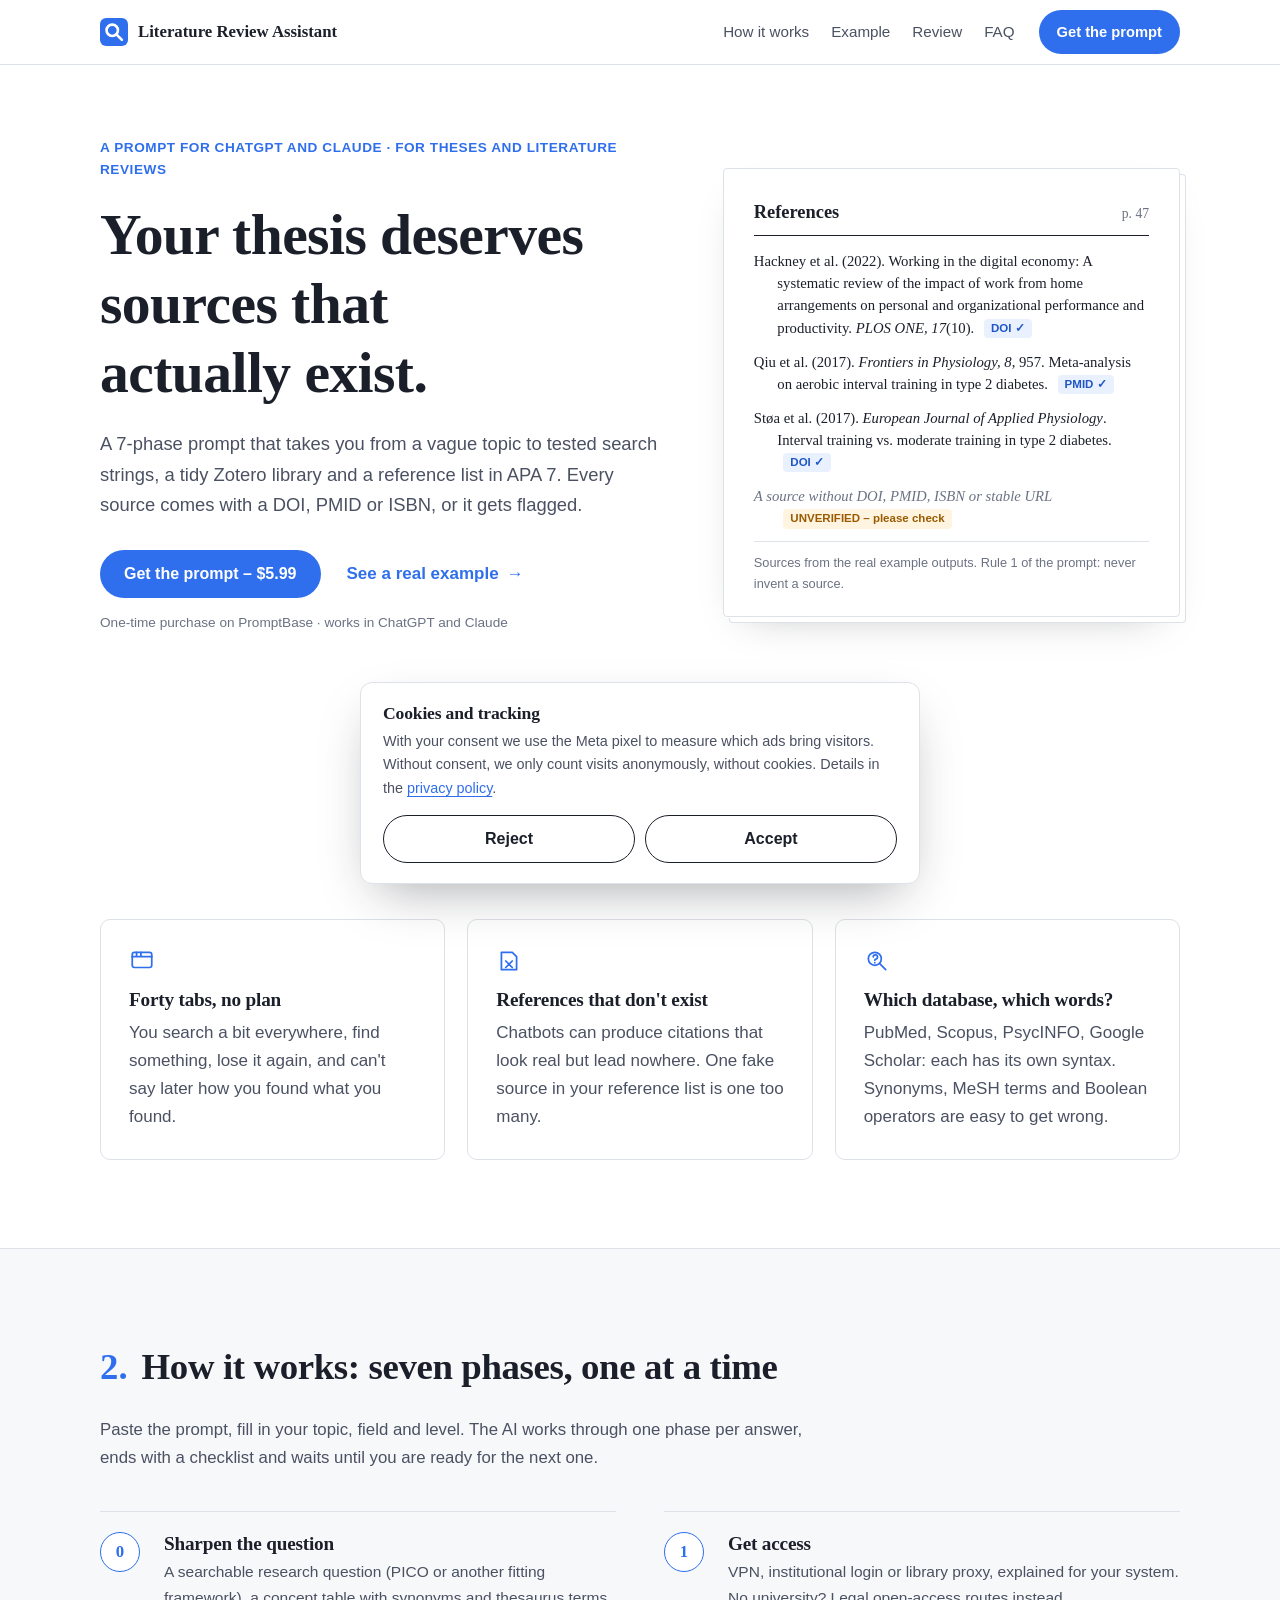
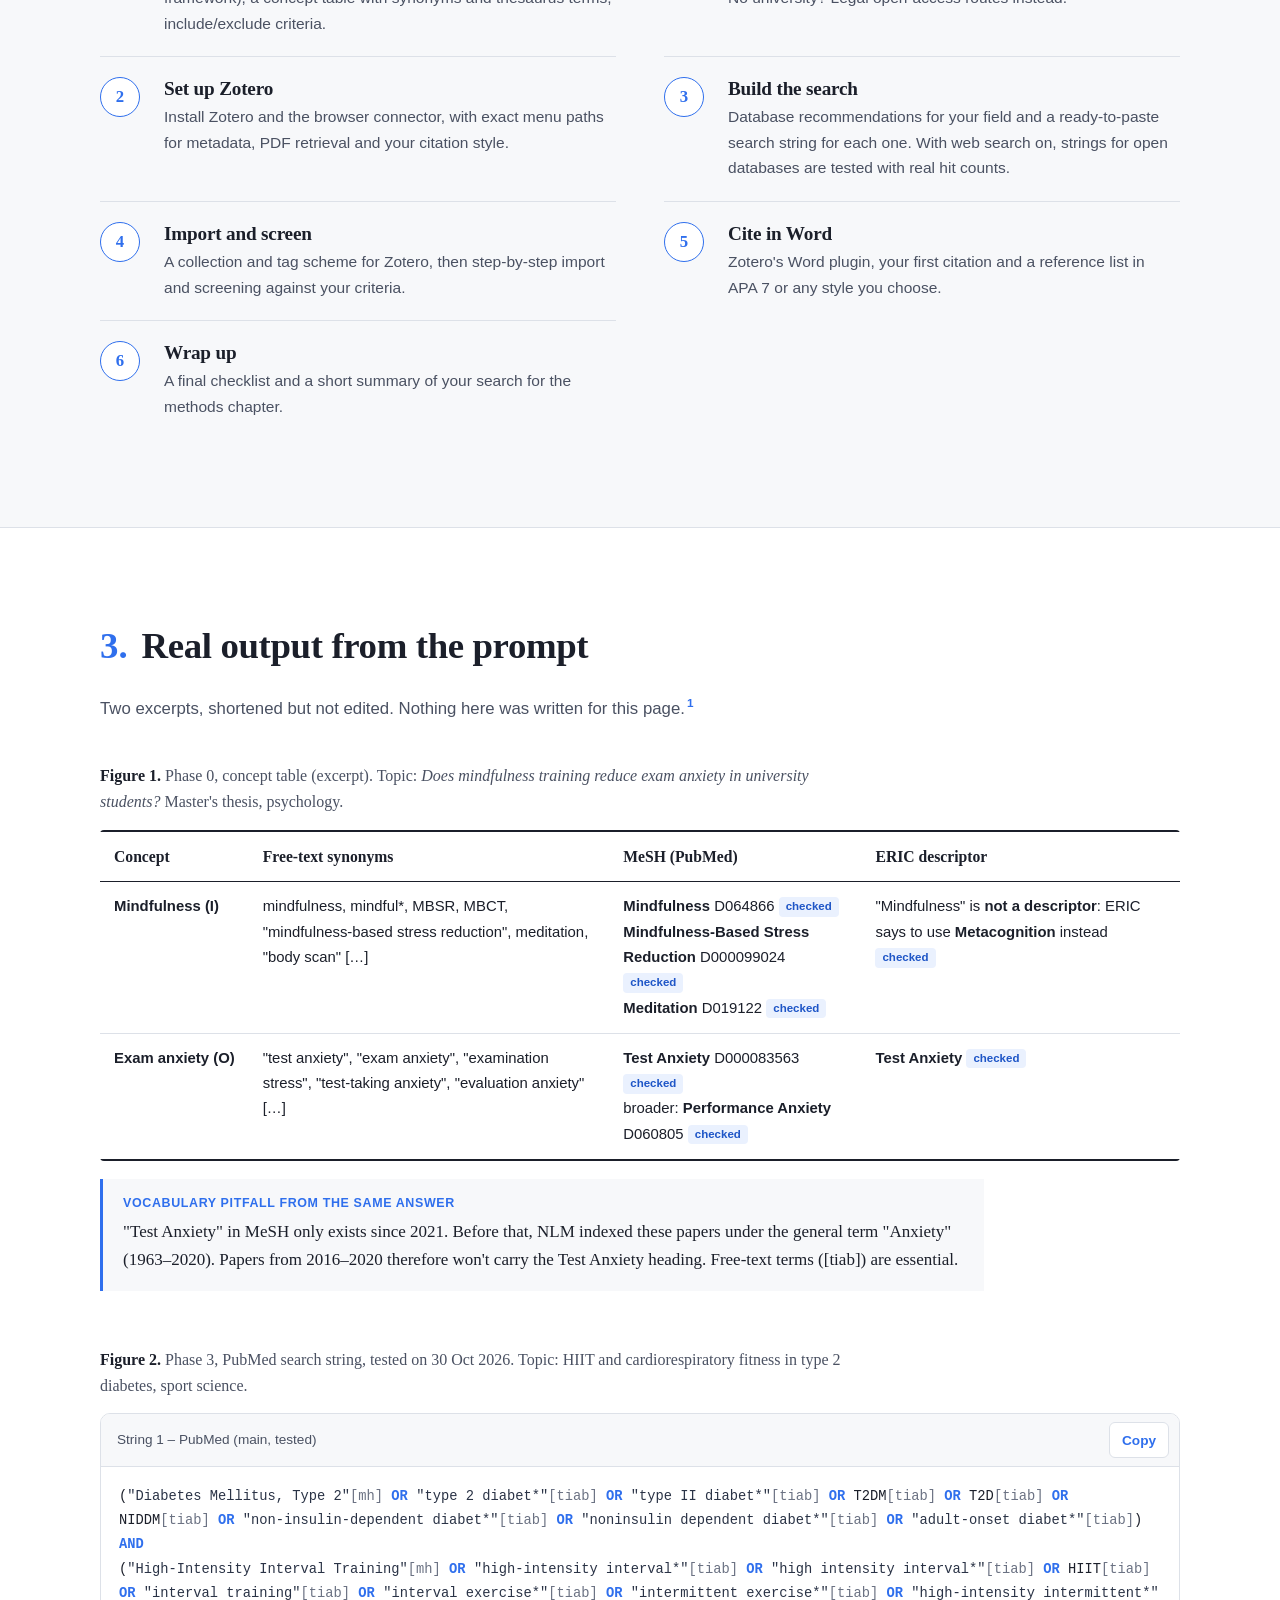
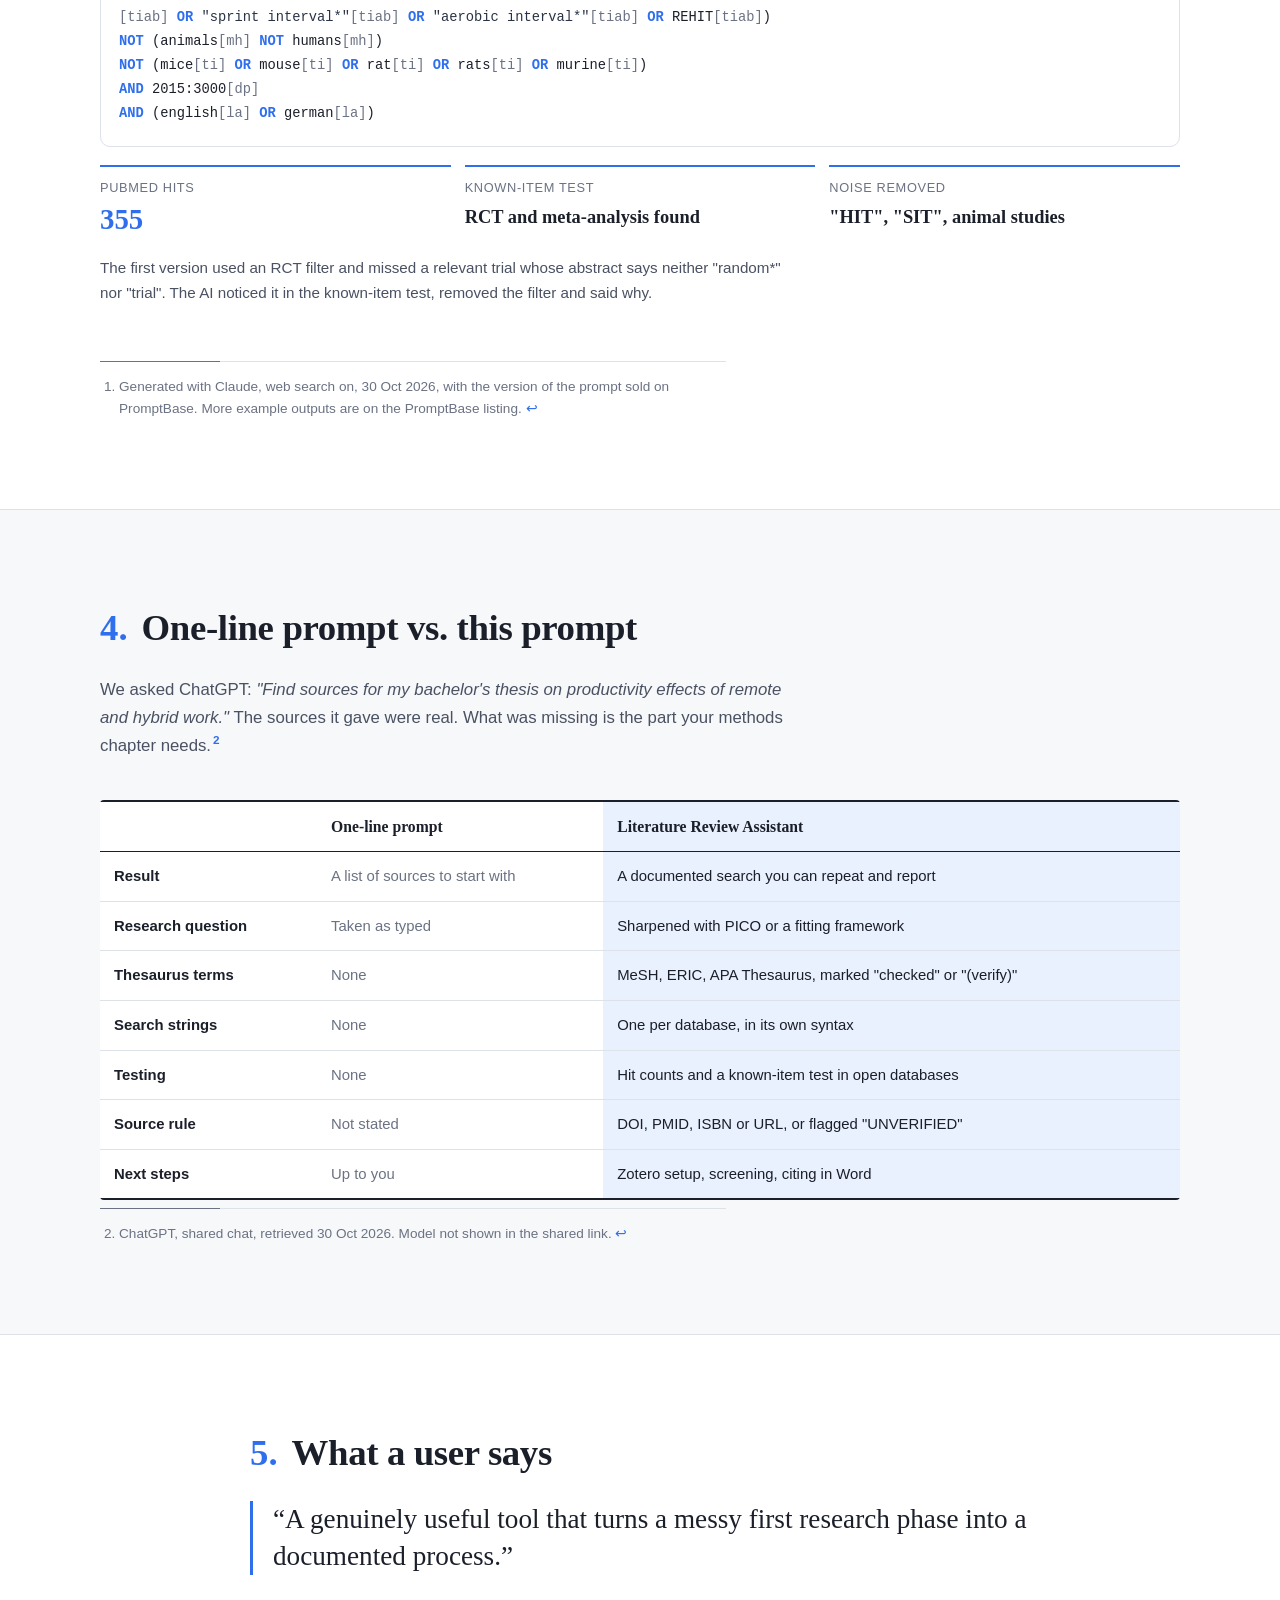
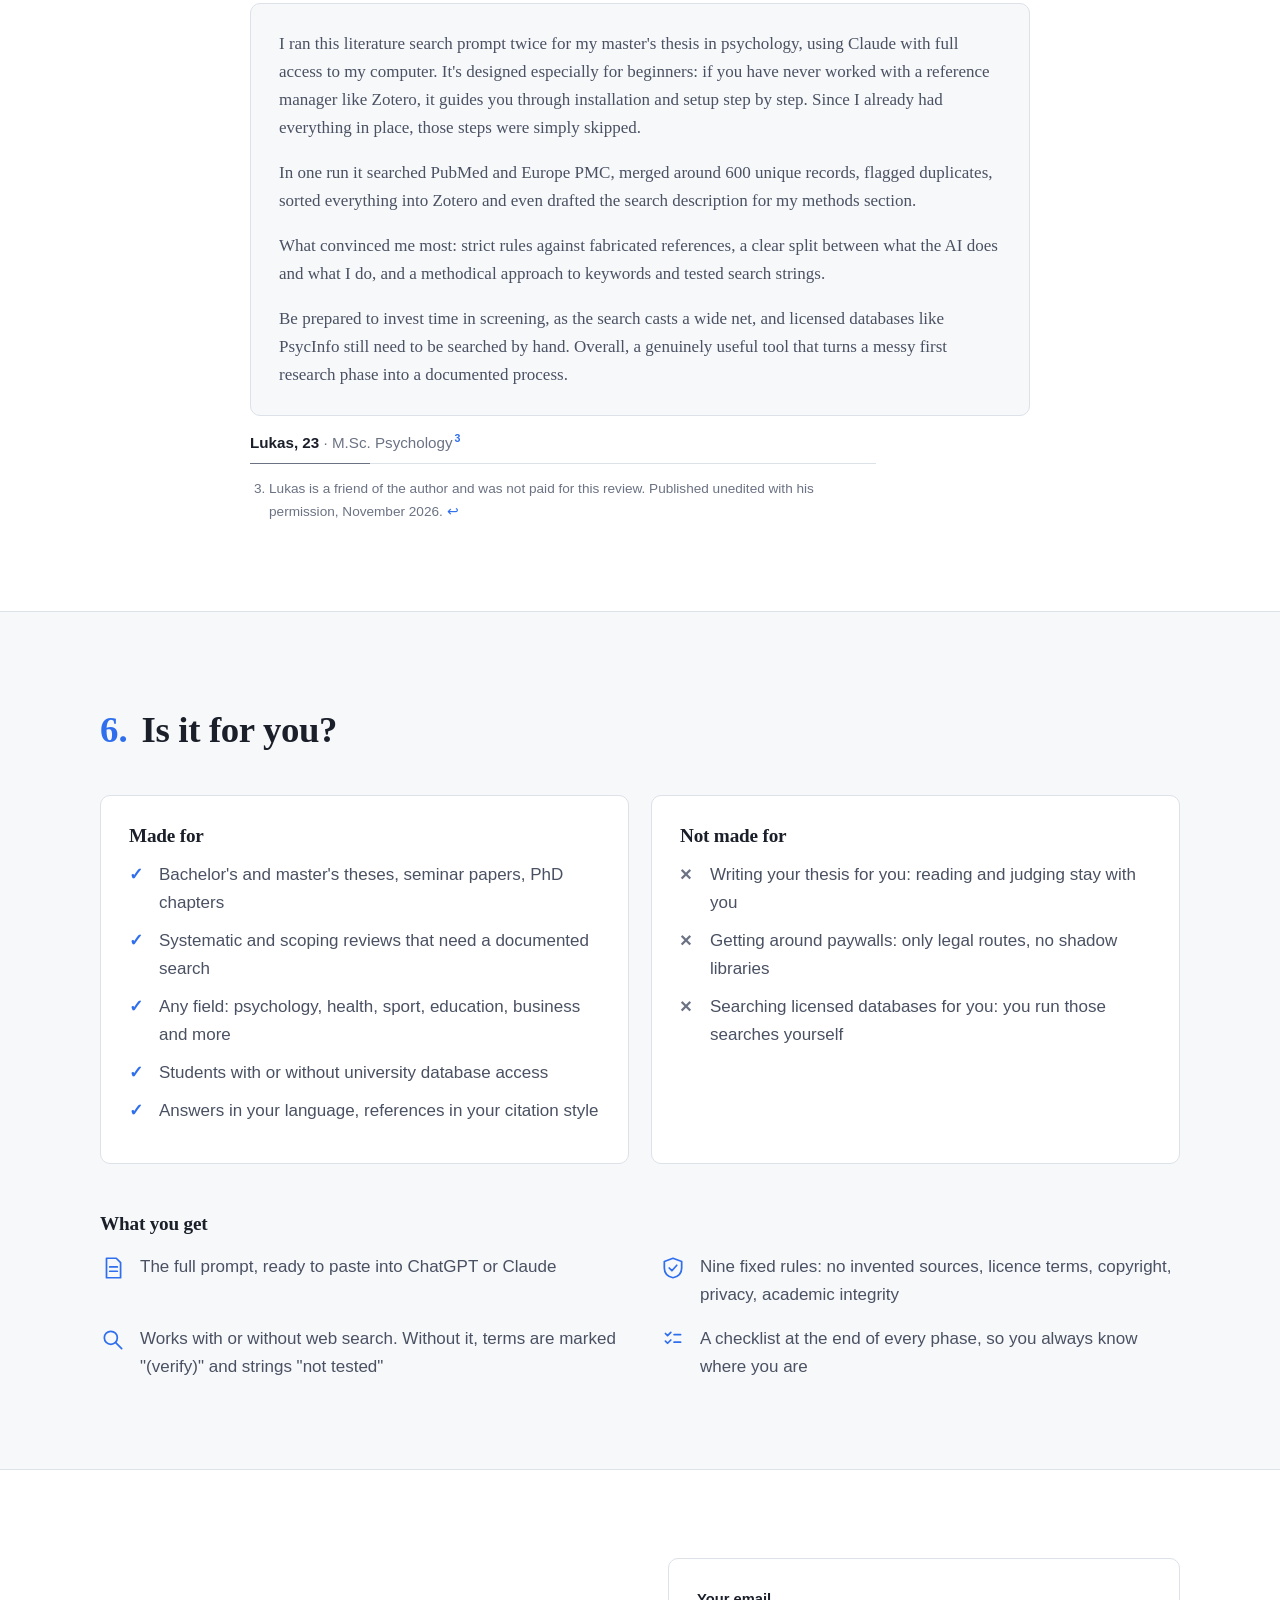
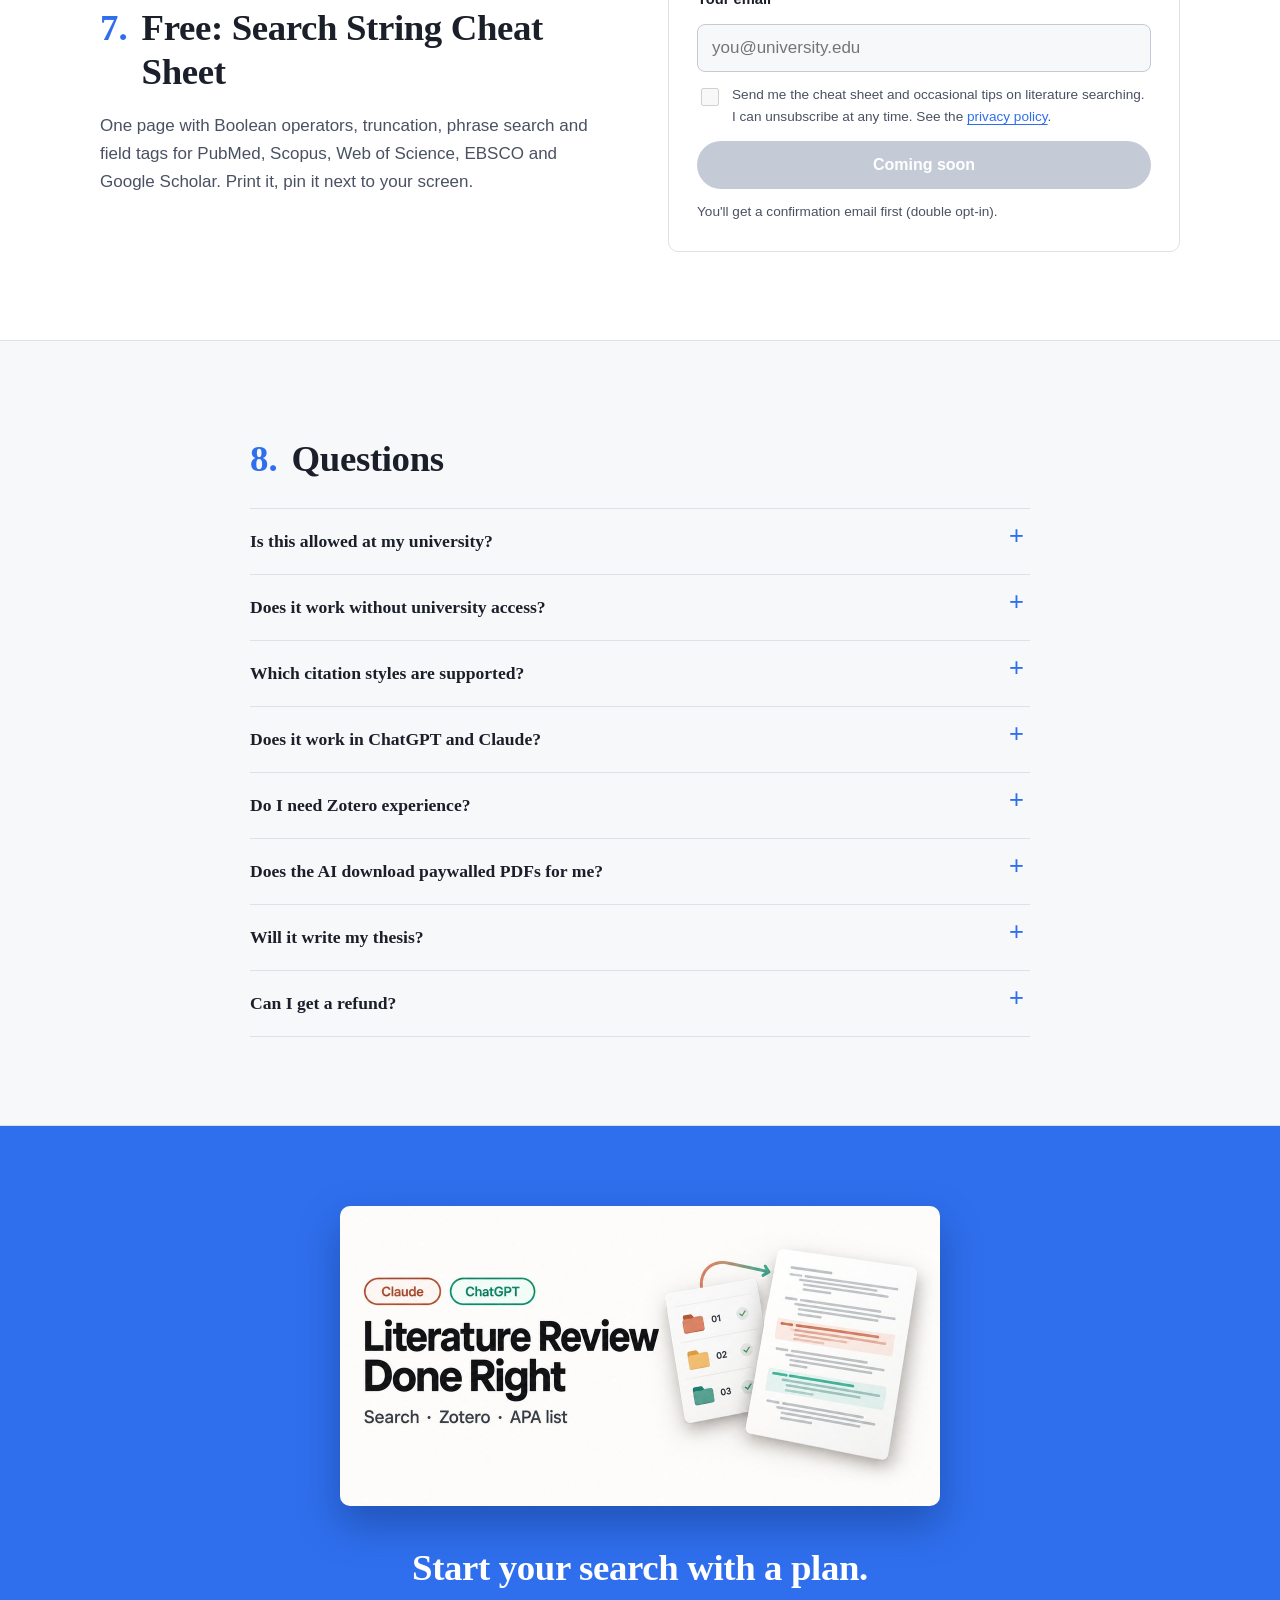
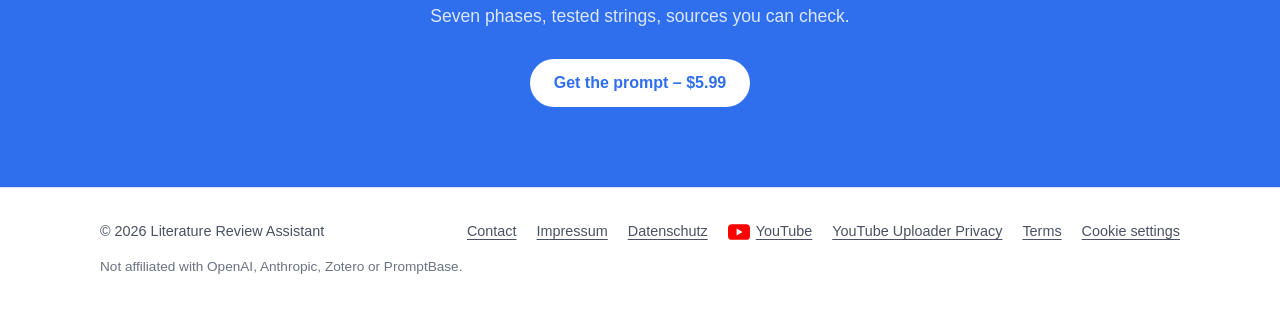
==== index.html @ dd9e2f10 "Nutzerstimme: Review von Lukas als Abschnitt 5, mit Offenlegung Co-Authored-By: Claude Opus 5.5 <nor" ====
<!doctype html>
<html lang="en">
<head>
  <meta charset="utf-8">
  <meta name="viewport" content="width=device-width, initial-scale=1">
  <title>Literature Review Assistant – Prompt for Theses</title>
  <meta name="description" content="A 7-phase prompt for ChatGPT and Claude: from thesis topic to tested search strings, a Zotero library and an APA 7 reference list. No invented sources.">
  <link rel="canonical" href="https://litreviewcoach.com/">
  <meta property="og:type" content="website">
  <meta property="og:title" content="Literature Review Assistant – sources that actually exist">
  <meta property="og:description" content="A 7-phase prompt for ChatGPT and Claude that guides your literature search step by step. $5.99 on PromptBase.">
  <meta property="og:image" content="https://litreviewcoach.com/og-image.png">
  <meta property="og:url" content="https://litreviewcoach.com/">
  <meta name="twitter:card" content="summary_large_image">
  <meta name="twitter:title" content="Literature Review Assistant – sources that actually exist">
  <meta name="twitter:description" content="From thesis topic to tested search strings and a finished reference list. $5.99 on PromptBase.">
  <meta name="twitter:image" content="https://litreviewcoach.com/og-image.png">
  <meta name="theme-color" content="#FFFFFF">
  <link rel="icon" href="data:image/svg+xml,%3Csvg xmlns='http://www.w3.org/2000/svg' viewBox='0 0 32 32'%3E%3Crect width='32' height='32' rx='7' fill='%232F6FED'/%3E%3Ccircle cx='14' cy='14' r='6.5' fill='none' stroke='white' stroke-width='3'/%3E%3Cpath d='M19 19l6 6' stroke='white' stroke-width='3' stroke-linecap='round'/%3E%3C/svg%3E">
  <link rel="stylesheet" href="styles.css">
  <script type="application/ld+json">
  {
    "@context": "https://schema.org",
    "@type": "FAQPage",
    "mainEntity": [
      {"@type": "Question", "name": "Is this allowed at my university?", "acceptedAnswer": {"@type": "Answer", "text": "That depends on your institution's rules on AI use. The prompt reminds you to check them and to disclose AI use where required. It never queries licensed databases for you and never downloads paywalled PDFs."}},
      {"@type": "Question", "name": "Does it work without university access?", "acceptedAnswer": {"@type": "Answer", "text": "Yes. Enter \"none\" as your university and the prompt switches to open databases and legal routes such as open access, public libraries and interlibrary loan."}},
      {"@type": "Question", "name": "Which citation styles are supported?", "acceptedAnswer": {"@type": "Answer", "text": "APA 7th Edition by default. You can set any other style, for example Harvard, Chicago, MLA or IEEE, and Zotero formats your reference list in it."}},
      {"@type": "Question", "name": "Does it work in ChatGPT and Claude?", "acceptedAnswer": {"@type": "Answer", "text": "Yes. It is one prompt, listed on PromptBase as a Claude prompt and tested in both Claude and ChatGPT. It follows the same 7 phases and rules in both; in ChatGPT the answers per phase come out a little shorter. Turn on web search so the AI can check thesaurus terms and test search strings."}},
      {"@type": "Question", "name": "Do I need Zotero experience?", "acceptedAnswer": {"@type": "Answer", "text": "No. Phase 2 walks you through installing and setting up Zotero with exact menu paths."}},
      {"@type": "Question", "name": "Does the AI download paywalled PDFs for me?", "acceptedAnswer": {"@type": "Answer", "text": "No. You search licensed databases yourself. The prompt never suggests shadow libraries and points you to legal ways in: open-access versions, interlibrary loan or emailing the author."}},
      {"@type": "Question", "name": "Will it write my thesis?", "acceptedAnswer": {"@type": "Answer", "text": "No. It plans and documents your literature search. Reading, judging and writing stay with you."}}
    ]
  }
  </script>
</head>
<body>
  <a class="skip" href="#main">Skip to content</a>

  <header class="site-header">
    <div class="wrap header-inner">
      <a class="brand" href="#top" aria-label="Literature Review Assistant, back to top">
        <svg class="brand-mark" viewBox="0 0 32 32" aria-hidden="true"><rect width="32" height="32" rx="7"/><circle cx="14" cy="14" r="6.5"/><path d="M19 19l6 6"/></svg>
        <span>Literature Review Assistant</span>
      </a>
      <nav class="nav" aria-label="Sections">
        <a href="#how">How it works</a>
        <a href="#example">Example</a>
        <a href="#review">Review</a>
        <a href="#faq">FAQ</a>
      </nav>
      <a class="btn btn-small" data-listing="claude" href="https://promptbase.com/prompt/literature-review-assistant-with-zotero-2" target="_blank" rel="noopener">Get the prompt</a>
    </div>
  </header>

  <main id="main">
    <!-- HERO -->
    <section class="hero" id="top">
      <div class="wrap hero-grid">
        <div class="hero-copy reveal">
          <p class="eyebrow">A prompt for ChatGPT and Claude · for theses and literature reviews</p>
          <h1>Your thesis deserves sources that actually&nbsp;exist.</h1>
          <p class="lead">A 7-phase prompt that takes you from a vague topic to tested search strings, a tidy Zotero library and a reference list in APA&nbsp;7. Every source comes with a DOI, PMID or ISBN, or it gets flagged.</p>
          <div class="cta-row">
            <a class="btn" data-listing="claude" href="https://promptbase.com/prompt/literature-review-assistant-with-zotero-2" target="_blank" rel="noopener">Get the prompt – $5.99</a>
            <a class="link-arrow" href="#example">See a real example</a>
          </div>
          <p class="fine">One-time purchase on PromptBase · works in ChatGPT and Claude</p>
        </div>

        <figure class="paper reveal" aria-label="Illustration: a reference list where each source is checked">
          <div class="paper-head">
            <span>References</span>
            <span class="paper-page">p. 47</span>
          </div>
          <ol class="refs">
            <li>
              <span class="ref-text">Hackney et al. (2022). Working in the digital economy: A systematic review of the impact of work from home arrangements on personal and organizational performance and productivity. <i>PLOS ONE, 17</i>(10).</span>
              <span class="chip ok">DOI ✓</span>
            </li>
            <li>
              <span class="ref-text">Qiu et al. (2017). <i>Frontiers in Physiology, 8</i>, 957. Meta-analysis on aerobic interval training in type 2 diabetes.</span>
              <span class="chip ok">PMID ✓</span>
            </li>
            <li>
              <span class="ref-text">Støa et al. (2017). <i>European Journal of Applied Physiology</i>. Interval training vs. moderate training in type 2 diabetes.</span>
              <span class="chip ok">DOI ✓</span>
            </li>
            <li class="ref-flag">
              <span class="ref-text">A source without DOI, PMID, ISBN or stable URL</span>
              <span class="chip warn">UNVERIFIED – please check</span>
            </li>
          </ol>
          <figcaption>Sources from the real example outputs. Rule&nbsp;1 of the prompt: never invent a source.</figcaption>
        </figure>
      </div>
    </section>

    <!-- 1 PROBLEM -->
    <section class="section" aria-labelledby="problem-h">
      <div class="wrap">
        <header class="sec-head reveal">
          <span class="sec-num">1.</span>
          <h2 id="problem-h">Sound familiar?</h2>
        </header>
        <div class="cards three">
          <article class="card reveal">
            <svg class="icon" viewBox="0 0 24 24" aria-hidden="true"><rect x="3" y="4" width="18" height="14" rx="2"/><path d="M3 8h18M7 4v4M11 4v4"/></svg>
            <h3>Forty tabs, no plan</h3>
            <p>You search a bit everywhere, find something, lose it again, and can't say later how you found what you found.</p>
          </article>
          <article class="card reveal">
            <svg class="icon" viewBox="0 0 24 24" aria-hidden="true"><path d="M5 4h10l4 4v12H5z"/><path d="M9 12l6 6M15 12l-6 6"/></svg>
            <h3>References that don't exist</h3>
            <p>Chatbots can produce citations that look real but lead nowhere. One fake source in your reference list is one too many.</p>
          </article>
          <article class="card reveal">
            <svg class="icon" viewBox="0 0 24 24" aria-hidden="true"><circle cx="10" cy="10" r="6"/><path d="M14.5 14.5L20 20"/><path d="M8.5 8.2a2 2 0 1 1 2.4 2c-.6.2-.9.6-.9 1.2"/><path d="M10 13.6v.1"/></svg>
            <h3>Which database, which words?</h3>
            <p>PubMed, Scopus, PsycINFO, Google Scholar: each has its own syntax. Synonyms, MeSH terms and Boolean operators are easy to get wrong.</p>
          </article>
        </div>
      </div>
    </section>

    <!-- 2 HOW IT WORKS -->
    <section class="section alt" id="how" aria-labelledby="how-h">
      <div class="wrap">
        <header class="sec-head reveal">
          <span class="sec-num">2.</span>
          <h2 id="how-h">How it works: seven phases, one at a time</h2>
        </header>
        <p class="sec-intro reveal">Paste the prompt, fill in your topic, field and level. The AI works through one phase per answer, ends with a checklist and waits until you are ready for the next one.</p>
        <ol class="timeline">
          <li class="reveal"><span class="t-num">0</span><div><h3>Sharpen the question</h3><p>A searchable research question (PICO or another fitting framework), a concept table with synonyms and thesaurus terms, include/exclude criteria.</p></div></li>
          <li class="reveal"><span class="t-num">1</span><div><h3>Get access</h3><p>VPN, institutional login or library proxy, explained for your system. No university? Legal open-access routes instead.</p></div></li>
          <li class="reveal"><span class="t-num">2</span><div><h3>Set up Zotero</h3><p>Install Zotero and the browser connector, with exact menu paths for metadata, PDF retrieval and your citation style.</p></div></li>
          <li class="reveal"><span class="t-num">3</span><div><h3>Build the search</h3><p>Database recommendations for your field and a ready-to-paste search string for each one. With web search on, strings for open databases are tested with real hit counts.</p></div></li>
          <li class="reveal"><span class="t-num">4</span><div><h3>Import and screen</h3><p>A collection and tag scheme for Zotero, then step-by-step import and screening against your criteria.</p></div></li>
          <li class="reveal"><span class="t-num">5</span><div><h3>Cite in Word</h3><p>Zotero's Word plugin, your first citation and a reference list in APA&nbsp;7 or any style you choose.</p></div></li>
          <li class="reveal"><span class="t-num">6</span><div><h3>Wrap up</h3><p>A final checklist and a short summary of your search for the methods chapter.</p></div></li>
        </ol>
      </div>
    </section>

    <!-- 3 EXAMPLE -->
    <section class="section" id="example" aria-labelledby="example-h">
      <div class="wrap">
        <header class="sec-head reveal">
          <span class="sec-num">3.</span>
          <h2 id="example-h">Real output from the prompt</h2>
        </header>
        <p class="sec-intro reveal">Two excerpts, shortened but not edited. Nothing here was written for this page.<sup class="fn"><a href="#n1" id="r1">1</a></sup></p>

        <figure class="figure reveal">
          <figcaption class="fig-cap"><b>Figure 1.</b> Phase&nbsp;0, concept table (excerpt). Topic: <i>Does mindfulness training reduce exam anxiety in university students?</i> Master's thesis, psychology.</figcaption>
          <div class="table-scroll" tabindex="0" role="region" aria-label="Concept table, scrollable">
            <table class="booktabs concept">
              <thead>
                <tr><th scope="col">Concept</th><th scope="col">Free-text synonyms</th><th scope="col">MeSH (PubMed)</th><th scope="col">ERIC descriptor</th></tr>
              </thead>
              <tbody>
                <tr>
                  <th scope="row">Mindfulness (I)</th>
                  <td>mindfulness, mindful*, MBSR, MBCT, "mindfulness-based stress reduction", meditation, "body scan" […]</td>
                  <td><b>Mindfulness</b> D064866 <span class="chip ok">checked</span><br><b>Mindfulness-Based Stress Reduction</b> D000099024 <span class="chip ok">checked</span><br><b>Meditation</b> D019122 <span class="chip ok">checked</span></td>
                  <td>"Mindfulness" is <b>not a descriptor</b>: ERIC says to use <b>Metacognition</b> instead <span class="chip ok">checked</span></td>
                </tr>
                <tr>
                  <th scope="row">Exam anxiety (O)</th>
                  <td>"test anxiety", "exam anxiety", "examination stress", "test-taking anxiety", "evaluation anxiety" […]</td>
                  <td><b>Test Anxiety</b> D000083563 <span class="chip ok">checked</span><br>broader: <b>Performance Anxiety</b> D060805 <span class="chip ok">checked</span></td>
                  <td><b>Test Anxiety</b> <span class="chip ok">checked</span></td>
                </tr>
              </tbody>
            </table>
          </div>
          <blockquote class="pitfall">
            <p class="pitfall-label">Vocabulary pitfall from the same answer</p>
            <p>"Test Anxiety" in MeSH only exists since 2021. Before that, NLM indexed these papers under the general term "Anxiety" (1963–2020). Papers from 2016–2020 therefore won't carry the Test Anxiety heading. Free-text terms ([tiab]) are essential.</p>
          </blockquote>
        </figure>

        <figure class="figure reveal">
          <figcaption class="fig-cap"><b>Figure 2.</b> Phase&nbsp;3, PubMed search string, tested on 30&nbsp;Oct 2026. Topic: HIIT and cardiorespiratory fitness in type&nbsp;2 diabetes, sport science.</figcaption>
          <div class="code-wrap">
            <div class="code-bar"><span>String 1 – PubMed (main, tested)</span><button class="copy" type="button" data-copy="#pubmed">Copy</button></div>
            <pre class="code" id="pubmed" data-hl>("Diabetes Mellitus, Type 2"[mh] OR "type 2 diabet*"[tiab] OR "type II diabet*"[tiab] OR T2DM[tiab] OR T2D[tiab] OR NIDDM[tiab] OR "non-insulin-dependent diabet*"[tiab] OR "noninsulin dependent diabet*"[tiab] OR "adult-onset diabet*"[tiab])
AND
("High-Intensity Interval Training"[mh] OR "high-intensity interval*"[tiab] OR "high intensity interval*"[tiab] OR HIIT[tiab] OR "interval training"[tiab] OR "interval exercise*"[tiab] OR "intermittent exercise*"[tiab] OR "high-intensity intermittent*"[tiab] OR "sprint interval*"[tiab] OR "aerobic interval*"[tiab] OR REHIT[tiab])
NOT (animals[mh] NOT humans[mh])
NOT (mice[ti] OR mouse[ti] OR rat[ti] OR rats[ti] OR murine[ti])
AND 2015:3000[dp]
AND (english[la] OR german[la])</pre>
          </div>
          <dl class="stats">
            <div><dt>PubMed hits</dt><dd>355</dd></div>
            <div><dt>Known-item test</dt><dd>RCT and meta-analysis found</dd></div>
            <div><dt>Noise removed</dt><dd>"HIT", "SIT", animal studies</dd></div>
          </dl>
          <p class="fig-note">The first version used an RCT filter and missed a relevant trial whose abstract says neither "random*" nor "trial". The AI noticed it in the known-item test, removed the filter and said why.</p>
        </figure>

        <ol class="notes">
          <li id="n1">Generated with Claude, web search on, 30&nbsp;Oct 2026, with the version of the prompt sold on PromptBase. More example outputs are on the PromptBase listing. <a href="#r1" aria-label="Back to text">↩</a></li>
        </ol>
      </div>
    </section>

    <!-- 4 COMPARISON -->
    <section class="section alt" aria-labelledby="cmp-h">
      <div class="wrap">
        <header class="sec-head reveal">
          <span class="sec-num">4.</span>
          <h2 id="cmp-h">One-line prompt vs. this prompt</h2>
        </header>
        <p class="sec-intro reveal">We asked ChatGPT: <i>"Find sources for my bachelor's thesis on productivity effects of remote and hybrid work."</i> The sources it gave were real. What was missing is the part your methods chapter needs.<sup class="fn"><a href="#n2" id="r2">2</a></sup></p>
        <div class="table-scroll reveal" tabindex="0" role="region" aria-label="Comparison table, scrollable">
          <table class="booktabs compare">
            <thead>
              <tr><th scope="col"></th><th scope="col">One-line prompt</th><th scope="col">Literature Review Assistant</th></tr>
            </thead>
            <tbody>
              <tr><th scope="row">Result</th><td>A list of sources to start with</td><td>A documented search you can repeat and report</td></tr>
              <tr><th scope="row">Research question</th><td>Taken as typed</td><td>Sharpened with PICO or a fitting framework</td></tr>
              <tr><th scope="row">Thesaurus terms</th><td>None</td><td>MeSH, ERIC, APA Thesaurus, marked "checked" or "(verify)"</td></tr>
              <tr><th scope="row">Search strings</th><td>None</td><td>One per database, in its own syntax</td></tr>
              <tr><th scope="row">Testing</th><td>None</td><td>Hit counts and a known-item test in open databases</td></tr>
              <tr><th scope="row">Source rule</th><td>Not stated</td><td>DOI, PMID, ISBN or URL, or flagged "UNVERIFIED"</td></tr>
              <tr><th scope="row">Next steps</th><td>Up to you</td><td>Zotero setup, screening, citing in Word</td></tr>
            </tbody>
          </table>
        </div>
        <ol class="notes" start="2">
          <li id="n2">ChatGPT, shared chat, retrieved 30&nbsp;Oct 2026. Model not shown in the shared link. <a href="#r2" aria-label="Back to text">↩</a></li>
        </ol>
      </div>
    </section>

    <!-- 5 REVIEW -->
    <section class="section" id="review" aria-labelledby="review-h">
      <div class="wrap narrow">
        <header class="sec-head reveal">
          <span class="sec-num">5.</span>
          <h2 id="review-h">What a user says</h2>
        </header>
        <figure class="review reveal">
          <p class="review-pull">“A genuinely useful tool that turns a messy first research phase into a documented process.”</p>
          <blockquote class="review-text">
            <p>I ran this literature search prompt twice for my master's thesis in psychology, using Claude with full access to my computer. It's designed especially for beginners: if you have never worked with a reference manager like Zotero, it guides you through installation and setup step by step. Since I already had everything in place, those steps were simply skipped.</p>
            <p>In one run it searched PubMed and Europe PMC, merged around 600 unique records, flagged duplicates, sorted everything into Zotero and even drafted the search description for my methods section.</p>
            <p>What convinced me most: strict rules against fabricated references, a clear split between what the AI does and what I do, and a methodical approach to keywords and tested search strings.</p>
            <p>Be prepared to invest time in screening, as the search casts a wide net, and licensed databases like PsycInfo still need to be searched by hand. Overall, a genuinely useful tool that turns a messy first research phase into a documented process.</p>
          </blockquote>
          <figcaption class="review-by"><b>Lukas, 23</b> · M.Sc. Psychology<sup class="fn"><a href="#n3" id="r3">3</a></sup></figcaption>
        </figure>
        <ol class="notes" start="3">
          <li id="n3">Lukas is a friend of the author and was not paid for this review. Published unedited with his permission, November 2026. <a href="#r3" aria-label="Back to text">↩</a></li>
        </ol>
      </div>
    </section>

    <!-- 6 FOR WHOM -->
    <section class="section alt" aria-labelledby="fit-h">
      <div class="wrap">
        <header class="sec-head reveal">
          <span class="sec-num">6.</span>
          <h2 id="fit-h">Is it for you?</h2>
        </header>
        <div class="cards two">
          <div class="card reveal">
            <h3 class="fit-yes">Made for</h3>
            <ul class="ticks">
              <li>Bachelor's and master's theses, seminar papers, PhD chapters</li>
              <li>Systematic and scoping reviews that need a documented search</li>
              <li>Any field: psychology, health, sport, education, business and more</li>
              <li>Students with or without university database access</li>
              <li>Answers in your language, references in your citation style</li>
            </ul>
          </div>
          <div class="card reveal">
            <h3 class="fit-no">Not made for</h3>
            <ul class="crosses">
              <li>Writing your thesis for you: reading and judging stay with you</li>
              <li>Getting around paywalls: only legal routes, no shadow libraries</li>
              <li>Searching licensed databases for you: you run those searches yourself</li>
            </ul>
          </div>
        </div>
        <div class="inside reveal">
          <h3>What you get</h3>
          <ul class="inside-list">
            <li><svg class="icon" viewBox="0 0 24 24" aria-hidden="true"><path d="M6 3h9l4 4v14H6z"/><path d="M9 11h7M9 15h7"/></svg><span>The full prompt, ready to paste into ChatGPT or Claude</span></li>
            <li><svg class="icon" viewBox="0 0 24 24" aria-hidden="true"><path d="M12 3l8 3v6c0 5-3.5 8-8 9-4.5-1-8-4-8-9V6z"/><path d="M8.5 12l2.5 2.5 4.5-5"/></svg><span>Nine fixed rules: no invented sources, licence terms, copyright, privacy, academic integrity</span></li>
            <li><svg class="icon" viewBox="0 0 24 24" aria-hidden="true"><circle cx="10" cy="10" r="6"/><path d="M14.5 14.5L20 20"/></svg><span>Works with or without web search. Without it, terms are marked "(verify)" and strings "not tested"</span></li>
            <li><svg class="icon" viewBox="0 0 24 24" aria-hidden="true"><path d="M5 6l2 2 3-3M5 13l2 2 3-3"/><path d="M13 7h6M13 14h6"/></svg><span>A checklist at the end of every phase, so you always know where you are</span></li>
          </ul>
        </div>
      </div>
    </section>

    <!-- 7 LEAD MAGNET -->
    <section class="section" id="cheatsheet" aria-labelledby="lead-h">
      <div class="wrap lead-grid">
        <div class="reveal">
          <header class="sec-head">
            <span class="sec-num">7.</span>
            <h2 id="lead-h">Free: Search String Cheat Sheet</h2>
          </header>
          <p>One page with Boolean operators, truncation, phrase search and field tags for PubMed, Scopus, Web of Science, EBSCO and Google Scholar. Print it, pin it next to your screen.</p>
        </div>
        <!-- TODO: action auf den Formular-Endpunkt des Newsletter-Anbieters setzen (z. B. Brevo oder MailerLite, Double-Opt-in aktivieren), dann "disabled" entfernen und data-ready="true" setzen. -->
        <form class="lead-form reveal" action="[FORM_ENDPOINT]" method="post" data-ready="false">
          <label for="email">Your email</label>
          <input id="email" name="email" type="email" autocomplete="email" placeholder="you@university.edu" required disabled>
          <label class="consent">
            <input type="checkbox" name="consent" required disabled>
            <span>Send me the cheat sheet and occasional tips on literature searching. I can unsubscribe at any time. See the <a href="datenschutz.html">privacy policy</a>.</span>
          </label>
          <button class="btn" type="submit" disabled>Coming soon</button>
          <p class="fine">You'll get a confirmation email first (double opt-in).</p>
        </form>
      </div>
    </section>

    <!-- 8 FAQ -->
    <section class="section alt" id="faq" aria-labelledby="faq-h">
      <div class="wrap narrow">
        <header class="sec-head reveal">
          <span class="sec-num">8.</span>
          <h2 id="faq-h">Questions</h2>
        </header>
        <div class="faq reveal">
          <details><summary>Is this allowed at my university?</summary><p>That depends on your institution's rules on AI use. The prompt reminds you to check them and to disclose AI use where required. It never queries licensed databases for you and never downloads paywalled PDFs.</p></details>
          <details><summary>Does it work without university access?</summary><p>Yes. Enter "none" as your university and the prompt switches to open databases and legal routes such as open access, public libraries and interlibrary loan.</p></details>
          <details><summary>Which citation styles are supported?</summary><p>APA 7th Edition by default. You can set any other style, for example Harvard, Chicago, MLA or IEEE, and Zotero formats your reference list in it.</p></details>
          <details><summary>Does it work in ChatGPT and Claude?</summary><p>Yes. It is one prompt, listed on PromptBase as a Claude prompt and tested in both Claude and ChatGPT. It follows the same 7 phases and rules in both; in ChatGPT the answers per phase come out a little shorter. Turn on web search so the AI can check thesaurus terms and test search strings.</p></details>
          <details><summary>Do I need Zotero experience?</summary><p>No. Phase&nbsp;2 walks you through installing and setting up Zotero with exact menu paths.</p></details>
          <details><summary>Does the AI download paywalled PDFs for me?</summary><p>No. You search licensed databases yourself. The prompt never suggests shadow libraries and points you to legal ways in: open-access versions, interlibrary loan or emailing the author.</p></details>
          <details><summary>Will it write my thesis?</summary><p>No. It plans and documents your literature search. Reading, judging and writing stay with you.</p></details>
          <details><summary>Can I get a refund?</summary><p>Purchases run through PromptBase, so PromptBase's terms apply.</p></details>
        </div>
      </div>
    </section>

    <!-- FINAL CTA -->
    <section class="final">
      <div class="wrap narrow final-inner reveal">
        <img class="final-cover" src="cover.jpg" width="600" height="300" loading="lazy" alt="Cover: Literature Review Done Right – for Claude and ChatGPT. Search, Zotero, APA list.">
        <h2>Start your search with a plan.</h2>
        <p>Seven phases, tested strings, sources you can check.</p>
        <a class="btn btn-light" data-listing="claude" href="https://promptbase.com/prompt/literature-review-assistant-with-zotero-2" target="_blank" rel="noopener">Get the prompt – $5.99</a>
      </div>
    </section>
  </main>

  <footer class="site-footer">
    <div class="wrap footer-inner">
      <p>© <span data-year>2026</span> Literature Review Assistant</p>
      <nav aria-label="Legal">
        <a href="kontakt.html">Contact</a>
        <a href="impressum.html">Impressum</a>
        <a href="datenschutz.html">Datenschutz</a>
        <a class="yt-link" href="https://www.youtube.com/@litreview_coach" rel="noopener"><svg class="yt-icon" viewBox="0 0 28 20" width="22" height="16" aria-hidden="true"><rect width="28" height="20" rx="5" fill="#FF0000"/><path d="M11 5.5v9l7.5-4.5z" fill="#fff"/></svg>YouTube</a>
        <a href="youtube-privacy.html">YouTube Uploader Privacy</a>
        <a href="youtube-terms.html">Terms</a>
        <button class="linklike" type="button" data-cookie-settings hidden>Cookie settings</button>
      </nav>
      <p class="fine">Not affiliated with OpenAI, Anthropic, Zotero or PromptBase.</p>
    </div>
  </footer>


  <!-- Cookie-Banner: erscheint nur, wenn in script.js eine Pixel-ID eingetragen ist -->
  <div class="cookie" id="cookie" role="dialog" aria-live="polite" aria-labelledby="cookie-h" hidden>
    <h2 id="cookie-h">Cookies and tracking</h2>
    <p>With your consent we use the Meta pixel to measure which ads bring visitors. Without consent, we only count visits anonymously, without cookies. Details in the <a href="datenschutz.html">privacy policy</a>.</p>
    <div class="cookie-actions">
      <button class="btn btn-ghost" type="button" data-consent="no">Reject</button>
      <button class="btn btn-ghost" type="button" data-consent="yes">Accept</button>
    </div>
  </div>

  <script src="script.js"></script>
</body>
</html>
---- styles.css ----
/* Literature Review Assistant – Landingpage
   Schriften bewusst ohne Google Fonts (DSGVO): System-Serifen und -Sans. */

:root {
  --bg: #FFFFFF;
  --bg-alt: #F7F8FA;
  --ink: #1B1F2A;
  --ink-soft: #4A5162;
  --ink-mute: #6B7283;
  --rule: #DDE1E8;
  --rule-strong: #1B1F2A;
  --accent: #2F6FED;
  --accent-dark: #1F56C7;
  --accent-tint: #EAF1FE;
  --warn: #9A5B00;
  --warn-tint: #FFF4E0;

  --serif: "Iowan Old Style", "Charter", "Bitstream Charter", "Sitka Text", Cambria, Georgia, serif;
  --sans: -apple-system, BlinkMacSystemFont, "Segoe UI", Roboto, "Helvetica Neue", Arial, sans-serif;
  --mono: ui-monospace, "SF Mono", Menlo, Consolas, "Liberation Mono", monospace;

  --radius: 10px;
  --wrap: 1120px;
  --gutter: 20px;
}

*, *::before, *::after { box-sizing: border-box; }
html { scroll-behavior: smooth; -webkit-text-size-adjust: 100%; }
body {
  margin: 0;
  background: var(--bg);
  color: var(--ink);
  font: 17px/1.65 var(--sans);
  overflow-x: hidden;
}
img, svg { display: block; max-width: 100%; }
a { color: var(--accent); text-underline-offset: 3px; }
a:hover { color: var(--accent-dark); }
:focus-visible { outline: 3px solid var(--accent); outline-offset: 3px; border-radius: 4px; }

h1, h2, h3 { font-family: var(--serif); font-weight: 600; line-height: 1.2; margin: 0; letter-spacing: -0.01em; }
h1 { font-size: clamp(2.2rem, 5.2vw, 3.6rem); }
h2 { font-size: clamp(1.6rem, 3.4vw, 2.3rem); }
h3 { font-size: 1.2rem; }
p { margin: 0 0 1em; }
i { font-style: italic; }

.skip { position: absolute; left: -999px; top: 8px; background: var(--ink); color: #fff; padding: 8px 14px; border-radius: 6px; z-index: 100; }
.skip:focus { left: 8px; }

.wrap { max-width: var(--wrap); margin: 0 auto; padding: 0 var(--gutter); }
.narrow { max-width: 820px; }

/* Header */
.site-header { position: sticky; top: 0; z-index: 20; background: rgba(255,255,255,.92); backdrop-filter: saturate(1.4) blur(8px); border-bottom: 1px solid var(--rule); }
.header-inner { display: flex; align-items: center; gap: 24px; height: 64px; }
.brand { display: flex; align-items: center; gap: 10px; color: var(--ink); text-decoration: none; font-family: var(--serif); font-weight: 600; font-size: 1.05rem; }
.brand-mark { width: 28px; height: 28px; flex: none; }
.brand-mark rect { fill: var(--accent); }
.brand-mark circle, .brand-mark path { fill: none; stroke: #fff; stroke-width: 3; stroke-linecap: round; }
.nav { display: flex; gap: 22px; margin-left: auto; }
.nav a { color: var(--ink-soft); text-decoration: none; font-size: .95rem; }
.nav a:hover { color: var(--accent); }

/* Buttons */
.btn {
  display: inline-flex; align-items: center; justify-content: center; min-height: 48px; padding: 0 24px;
  background: var(--accent); color: #fff; border: 0; border-radius: 999px;
  font: 600 1rem/1 var(--sans); cursor: pointer; text-decoration: none;
  transition: background .15s, transform .15s;
}
.btn:hover { background: var(--accent-dark); color: #fff; }
.btn:active { transform: translateY(1px); }
.btn[disabled] { background: #C4CBD7; cursor: not-allowed; }
.btn-small { min-height: 44px; padding: 0 18px; font-size: .92rem; }
.btn-light { background: #fff; color: var(--accent); }
.btn-light:hover { background: var(--accent-tint); color: var(--accent-dark); }
.btn-ghost { background: #fff; color: var(--ink); border: 1.5px solid var(--ink); }
.btn-ghost:hover { background: var(--ink); color: #fff; }
.link-arrow { font-weight: 600; text-decoration: none; display: inline-flex; align-items: center; min-height: 44px; }
.link-arrow::after { content: "→"; margin-left: 8px; transition: transform .15s; }
.link-arrow:hover::after { transform: translateX(3px); }
.linklike { background: none; border: 0; padding: 0; font: inherit; color: var(--ink-soft); cursor: pointer; text-decoration: underline; text-underline-offset: 3px; }

.fine { font-size: .85rem; color: var(--ink-mute); }
.eyebrow { font-size: .85rem; letter-spacing: .04em; text-transform: uppercase; color: var(--accent); font-weight: 600; margin-bottom: 18px; }

/* Hero */
.hero { padding: 72px 0 88px; }
.hero-grid { display: grid; grid-template-columns: 1.1fr .9fr; gap: 64px; align-items: center; }
.lead { font-size: 1.15rem; color: var(--ink-soft); max-width: 36em; margin: 22px 0 30px; }
.cta-row { display: flex; flex-wrap: wrap; align-items: center; gap: 14px 26px; margin-bottom: 14px; }

/* Papier-Karte mit Literaturverzeichnis */
.paper {
  margin: 0; background: #fff; border: 1px solid var(--rule); border-radius: 4px;
  padding: 28px 30px 22px; position: relative;
  box-shadow: 0 1px 0 #fff, 6px 6px 0 -1px #fff, 6px 6px 0 0 var(--rule), 0 18px 40px -24px rgba(27,31,42,.35);
}
.paper-head { display: flex; justify-content: space-between; align-items: baseline; border-bottom: 1px solid var(--rule-strong); padding-bottom: 8px; margin-bottom: 14px; }
.paper-head span:first-child { font-family: var(--serif); font-weight: 600; font-size: 1.15rem; }
.paper-page { font-family: var(--serif); font-size: .85rem; color: var(--ink-mute); }
.refs { list-style: none; margin: 0; padding: 0; font-family: var(--serif); font-size: .92rem; line-height: 1.5; }
.refs li { padding-left: 1.6em; text-indent: -1.6em; margin-bottom: 12px; }
.refs .ref-text { color: var(--ink); }
.refs .chip { text-indent: 0; margin-left: 6px; }
.ref-flag .ref-text { color: var(--ink-mute); font-style: italic; }
.paper figcaption { font-size: .8rem; color: var(--ink-mute); border-top: 1px solid var(--rule); padding-top: 10px; margin-top: 4px; }

.chip { display: inline-block; font: 600 .72rem/1 var(--sans); padding: 4px 7px; border-radius: 4px; white-space: nowrap; vertical-align: 1px; }
.chip.ok { background: var(--accent-tint); color: var(--accent-dark); }
.chip.warn { background: var(--warn-tint); color: var(--warn); }

/* Abschnitte */
.section { padding: 88px 0; }
.section.alt { background: var(--bg-alt); border-top: 1px solid var(--rule); border-bottom: 1px solid var(--rule); }
.sec-head { display: flex; align-items: baseline; gap: 14px; margin-bottom: 18px; }
.sec-num { font-family: var(--serif); font-size: clamp(1.6rem, 3.4vw, 2.3rem); color: var(--accent); font-weight: 600; }
.sec-intro { color: var(--ink-soft); max-width: 42em; margin-bottom: 40px; font-size: 1.05rem; }
sup.fn { font-size: .7em; line-height: 0; margin-left: 2px; }
sup.fn a { text-decoration: none; font-weight: 600; }

.cards { display: grid; gap: 22px; margin-top: 34px; }
.cards.three { grid-template-columns: repeat(3, 1fr); }
.cards.two { grid-template-columns: repeat(2, 1fr); }
.card { background: #fff; border: 1px solid var(--rule); border-radius: var(--radius); padding: 28px; }
.card h3 { margin: 14px 0 8px; }
.card p { color: var(--ink-soft); margin: 0; }
.icon { width: 26px; height: 26px; fill: none; stroke: var(--accent); stroke-width: 1.6; stroke-linecap: round; stroke-linejoin: round; }

/* Zeitleiste */
.timeline { list-style: none; margin: 0; padding: 0; display: grid; grid-template-columns: repeat(2, 1fr); gap: 0 48px; counter-reset: none; }
.timeline li { display: grid; grid-template-columns: 48px 1fr; gap: 16px; padding: 20px 0; border-top: 1px solid var(--rule); }
.t-num { width: 40px; height: 40px; border-radius: 50%; border: 1.5px solid var(--accent); color: var(--accent); font: 600 1.05rem/37px var(--serif); text-align: center; background: #fff; }
.timeline h3 { margin-bottom: 4px; }
.timeline p { margin: 0; color: var(--ink-soft); font-size: .97rem; }

/* Abbildungen */
.figure { margin: 0 0 56px; }
.fig-cap { font-family: var(--serif); font-size: 1rem; color: var(--ink-soft); margin-bottom: 14px; max-width: 48em; }
.fig-cap b { color: var(--ink); }
.fig-note { color: var(--ink-soft); font-size: .95rem; max-width: 46em; margin-top: 18px; }
.table-scroll { overflow-x: auto; -webkit-overflow-scrolling: touch; border-radius: 4px; }

/* Tabellen im booktabs-Stil */
.booktabs { width: 100%; border-collapse: collapse; background: #fff; font-size: .93rem; border-top: 2px solid var(--rule-strong); border-bottom: 2px solid var(--rule-strong); }
.booktabs th, .booktabs td { text-align: left; vertical-align: top; padding: 12px 14px; }
.booktabs thead th { font-family: var(--serif); font-weight: 600; border-bottom: 1px solid var(--rule-strong); font-size: .98rem; }
.booktabs tbody tr + tr th, .booktabs tbody tr + tr td { border-top: 1px solid var(--rule); }
.booktabs tbody th { font-weight: 600; white-space: nowrap; }
.concept { min-width: 760px; }
.concept td { line-height: 1.7; }
.compare { min-width: 600px; }
.compare td:nth-child(2) { color: var(--ink-mute); }
.compare thead th:last-child, .compare td:last-child { background: var(--accent-tint); }
.compare td:last-child { color: var(--ink); }

.pitfall { margin: 18px 0 0; padding: 16px 20px; border-left: 3px solid var(--accent); background: var(--bg-alt); max-width: 52em; }
.pitfall p { margin: 0; font-family: var(--serif); }
.pitfall .pitfall-label { font: 600 .78rem/1.4 var(--sans); text-transform: uppercase; letter-spacing: .05em; color: var(--accent); margin-bottom: 6px; }

/* Suchstring */
.code-wrap { border: 1px solid var(--rule); border-radius: var(--radius); overflow: hidden; background: #fff; }
.code-bar { display: flex; justify-content: space-between; align-items: center; gap: 12px; padding: 8px 10px 8px 16px; background: var(--bg-alt); border-bottom: 1px solid var(--rule); font-size: .85rem; color: var(--ink-soft); }
.copy { font: 600 .85rem var(--sans); color: var(--accent); background: #fff; border: 1px solid var(--rule); border-radius: 6px; padding: 0 12px; min-height: 36px; cursor: pointer; }
.copy:hover { border-color: var(--accent); }
.code { margin: 0; padding: 18px 18px 20px; font: .86rem/1.75 var(--mono); white-space: pre-wrap; word-break: break-word; color: var(--ink); }
.code .op { color: var(--accent); font-weight: 700; }
.code .tag { color: var(--ink-mute); }
.code .str { color: #2A3346; }

.stats { display: grid; grid-template-columns: repeat(3, 1fr); gap: 14px; margin: 18px 0 0; }
.stats div { border-top: 2px solid var(--accent); padding-top: 10px; }
.stats dt { font-size: .8rem; text-transform: uppercase; letter-spacing: .05em; color: var(--ink-mute); }
.stats dd { margin: 4px 0 0; font-family: var(--serif); font-size: 1.15rem; font-weight: 600; }
.stats div:first-child dd { font-size: 1.8rem; color: var(--accent); line-height: 1.2; }

/* Fußnoten */
.notes { margin: 8px 0 0; padding: 14px 0 0 1.4em; border-top: 1px solid var(--rule); font-size: .85rem; color: var(--ink-mute); max-width: 46em; position: relative; }
.notes::before { content: ""; position: absolute; top: -1px; left: 0; width: 120px; border-top: 1px solid var(--ink-mute); }
.notes a { text-decoration: none; }

/* Für wen */
.fit-yes, .fit-no { margin-top: 0 !important; }
.ticks, .crosses { list-style: none; padding: 0; margin: 14px 0 0; }
.ticks li, .crosses li { position: relative; padding-left: 30px; margin-bottom: 10px; color: var(--ink-soft); }
.ticks li::before, .crosses li::before { position: absolute; left: 0; top: 0; font-weight: 700; }
.ticks li::before { content: "✓"; color: var(--accent); }
.crosses li::before { content: "×"; color: var(--ink-mute); font-size: 1.2em; line-height: 1.3; }
.inside { margin-top: 48px; }
.inside h3 { margin-bottom: 18px; }
.inside-list { list-style: none; padding: 0; margin: 0; display: grid; grid-template-columns: repeat(2, 1fr); gap: 16px 40px; }
.inside-list li { display: flex; gap: 14px; align-items: flex-start; color: var(--ink-soft); }
.inside-list .icon { flex: none; margin-top: 2px; }

/* Lead-Formular */
.lead-grid { display: grid; grid-template-columns: 1fr 1fr; gap: 56px; align-items: center; }
.lead-grid p { color: var(--ink-soft); }
.lead-form { background: #fff; border: 1px solid var(--rule); border-radius: var(--radius); padding: 28px; display: grid; gap: 12px; }
.lead-form label { font-weight: 600; font-size: .92rem; }
.lead-form input[type=email] { width: 100%; min-height: 48px; padding: 0 14px; border: 1.5px solid #C4CBD7; border-radius: 8px; font: inherit; color: var(--ink); background: #fff; }
.lead-form input[type=email]:focus { border-color: var(--accent); outline: none; box-shadow: 0 0 0 3px var(--accent-tint); }
.lead-form input:disabled { background: var(--bg-alt); }
.lead-form textarea { width: 100%; padding: 12px 14px; border: 1.5px solid #C4CBD7; border-radius: 8px; font: inherit; color: var(--ink); background: #fff; resize: vertical; }
.lead-form textarea:focus { border-color: var(--accent); outline: none; box-shadow: 0 0 0 3px var(--accent-tint); }
.lead-form input[type=text] { width: 100%; min-height: 48px; padding: 0 14px; border: 1.5px solid #C4CBD7; border-radius: 8px; font: inherit; color: var(--ink); background: #fff; }
.lead-form input[type=text]:focus { border-color: var(--accent); outline: none; box-shadow: 0 0 0 3px var(--accent-tint); }
.contact-form { margin-top: 28px; max-width: 560px; }
.contact-form label:not(.consent) { margin-top: 6px; }
.opt { font-weight: 400; color: var(--ink-mute); }
.hp { position: absolute !important; left: -9999px; width: 1px; height: 1px; opacity: 0; }
.consent { display: flex; gap: 10px; align-items: flex-start; font-weight: 400 !important; font-size: .85rem !important; color: var(--ink-soft); }
.consent input { margin-top: 4px; width: 18px; height: 18px; flex: none; accent-color: var(--accent); }
.lead-form .fine { margin: 0; }

/* FAQ */
.faq details { border-top: 1px solid var(--rule); }
.faq details:last-child { border-bottom: 1px solid var(--rule); }
.faq summary { list-style: none; cursor: pointer; padding: 18px 40px 18px 0; position: relative; font-family: var(--serif); font-weight: 600; font-size: 1.1rem; min-height: 44px; }
.faq summary::-webkit-details-marker { display: none; }
.faq summary::after { content: "+"; position: absolute; right: 6px; top: 14px; font: 400 1.6rem/1 var(--sans); color: var(--accent); transition: transform .2s; }
.faq details[open] summary::after { transform: rotate(45deg); }
.faq details p { color: var(--ink-soft); padding-bottom: 8px; max-width: 44em; }

/* Schluss */
.final { background: var(--accent); color: #fff; padding: 80px 0; text-align: center; }
.final h2 { color: #fff; }
.final p { color: #DCE7FD; margin: 12px 0 28px; font-size: 1.1rem; }
.final-cover { display: block; width: 100%; max-width: 600px; height: auto; margin: 0 auto 40px; border-radius: var(--radius); box-shadow: 0 18px 40px rgba(10, 30, 80, .35); }

/* Footer */
.site-footer { padding: 32px 0 40px; border-top: 1px solid var(--rule); }
.footer-inner { display: flex; flex-wrap: wrap; justify-content: space-between; align-items: center; gap: 12px 28px; font-size: .9rem; color: var(--ink-soft); }
.footer-inner p { margin: 0; }
.footer-inner nav { display: flex; gap: 20px; flex-wrap: wrap; }
.footer-inner nav a { color: var(--ink-soft); }
.yt-link { display: inline-flex; align-items: center; gap: 6px; }
.yt-icon { flex: none; }
.footer-inner .fine { flex-basis: 100%; }


/* Cookie-Banner */
.cookie { position: fixed; left: 16px; right: 16px; bottom: 16px; z-index: 50; max-width: 560px; margin: 0 auto; background: #fff; border: 1px solid var(--rule); border-radius: 12px; padding: 20px 22px; box-shadow: 0 20px 50px -18px rgba(27,31,42,.4); }
.cookie h2 { font-size: 1.1rem; margin-bottom: 6px; }
.cookie p { font-size: .9rem; color: var(--ink-soft); margin-bottom: 14px; }
.cookie-actions { display: grid; grid-template-columns: 1fr 1fr; gap: 10px; }

/* Rechtsseiten */
.legal { padding: 56px 0 80px; }
.legal h1 { font-size: clamp(2rem, 4vw, 2.6rem); margin-bottom: 24px; }
.legal h2 { font-size: 1.35rem; margin: 36px 0 10px; }
.legal p, .legal li { color: var(--ink-soft); max-width: 44em; }
.legal .back { display: inline-block; margin-bottom: 24px; }

/* Einblenden */
.reveal { opacity: 0; transform: translateY(14px); transition: opacity .6s ease, transform .6s ease; }
.reveal.in { opacity: 1; transform: none; }
.no-js .reveal { opacity: 1; transform: none; }

@media (prefers-reduced-motion: reduce) {
  html { scroll-behavior: auto; }
  .reveal { opacity: 1; transform: none; transition: none; }
  * { transition: none !important; }
}

/* Nutzerstimme */
.review { margin: 0; }
.review-pull { font-family: var(--serif); font-size: clamp(1.3rem, 2.6vw, 1.7rem); line-height: 1.35; color: var(--ink); margin: 8px 0 28px; padding-left: 20px; border-left: 3px solid var(--accent); }
.review-text { margin: 0; padding: 26px 28px; background: var(--bg-alt); border: 1px solid var(--rule); border-radius: var(--radius); }
.review-text p { font-family: var(--serif); color: var(--ink-soft); }
.review-text p:last-child { margin-bottom: 0; }
.review-by { margin-top: 14px; color: var(--ink-mute); font-size: .95rem; }
.review-by b { color: var(--ink); }

/* Responsiv */
@media (max-width: 940px) {
  .hero-grid { grid-template-columns: 1fr; gap: 48px; }
  .paper { max-width: 560px; }
  .cards.three { grid-template-columns: 1fr; }
  .lead-grid { grid-template-columns: 1fr; gap: 28px; }
}
@media (max-width: 760px) {
  :root { --gutter: 16px; }
  body { font-size: 16px; }
  .nav { display: none; }
  .header-inner { justify-content: space-between; }
  .brand span { font-size: .98rem; }
  .hero { padding: 44px 0 64px; }
  .section { padding: 64px 0; }
  .timeline { grid-template-columns: 1fr; }
  .cards.two, .inside-list { grid-template-columns: 1fr; }
  .stats { grid-template-columns: 1fr; }
  .paper { padding: 22px 20px 18px; }
  .cta-row .btn { width: 100%; }
}
@media (max-width: 400px) {
  .brand span { display: none; }
}
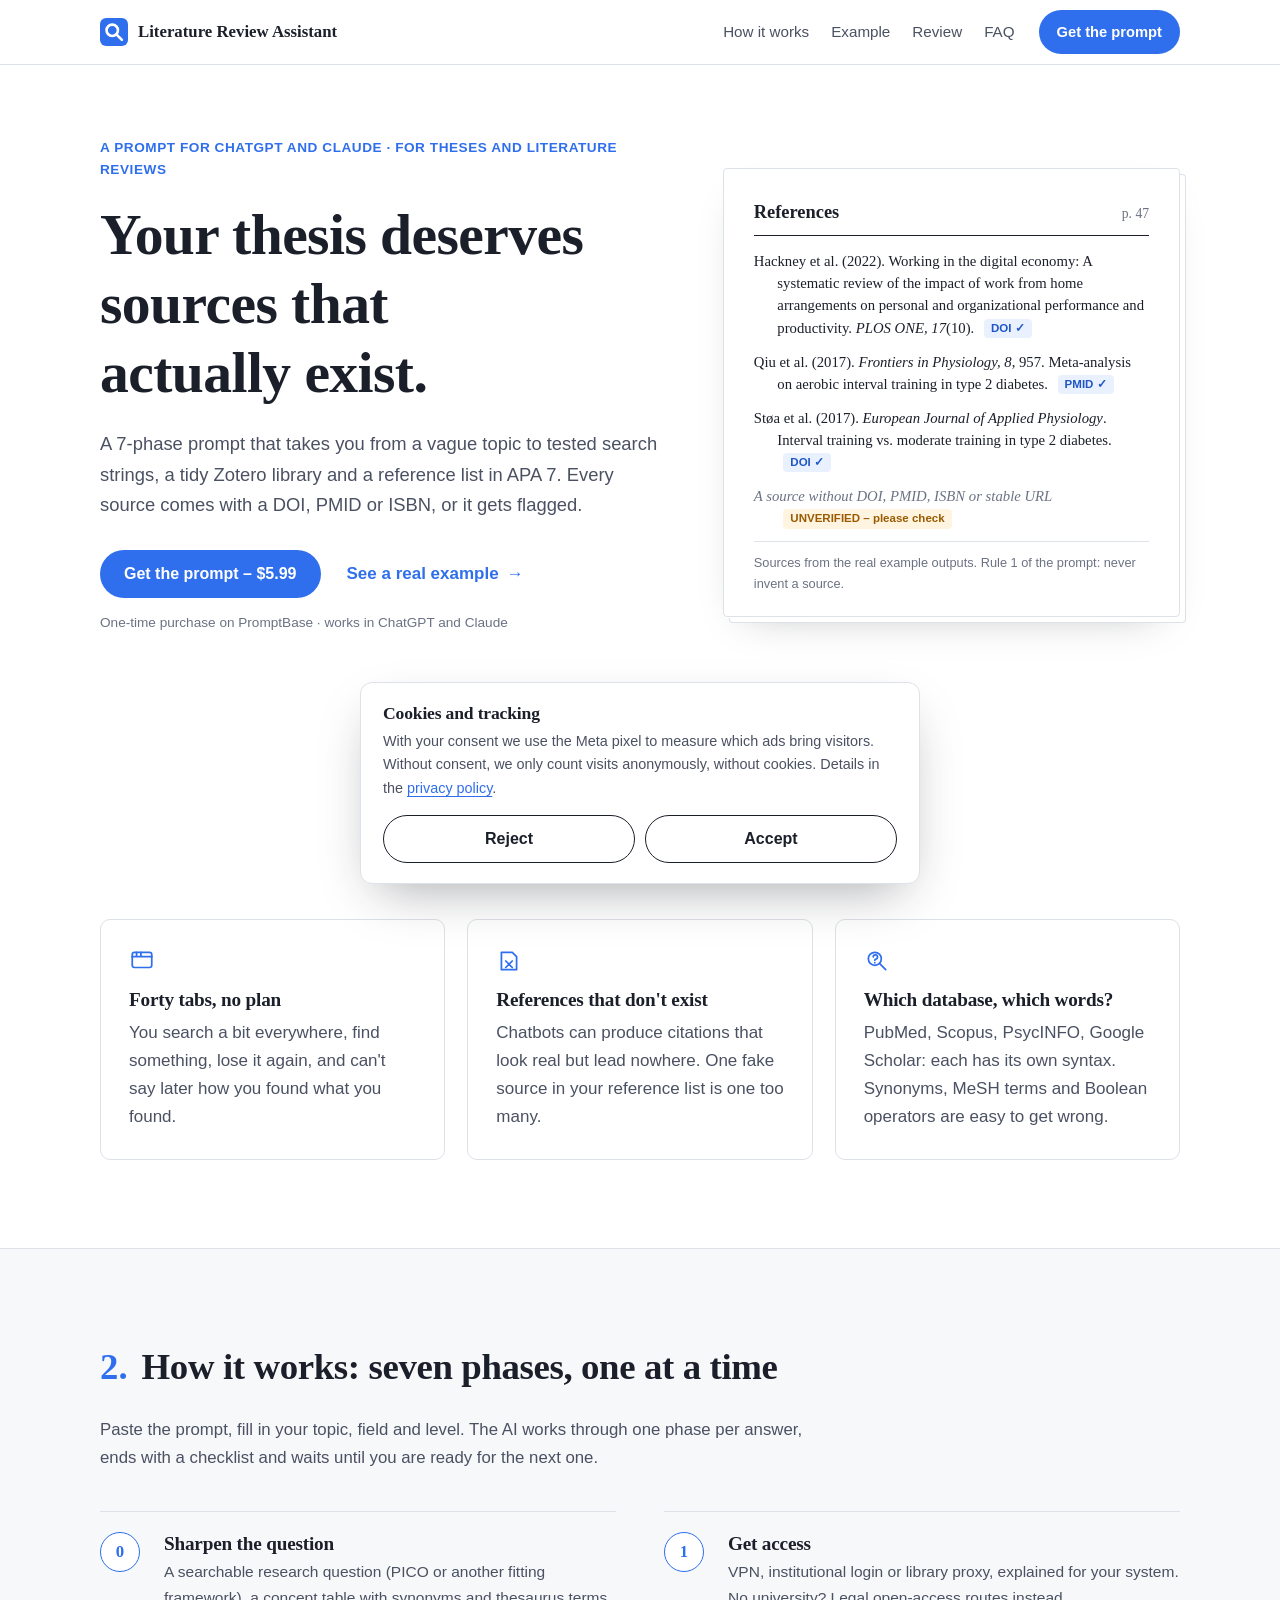
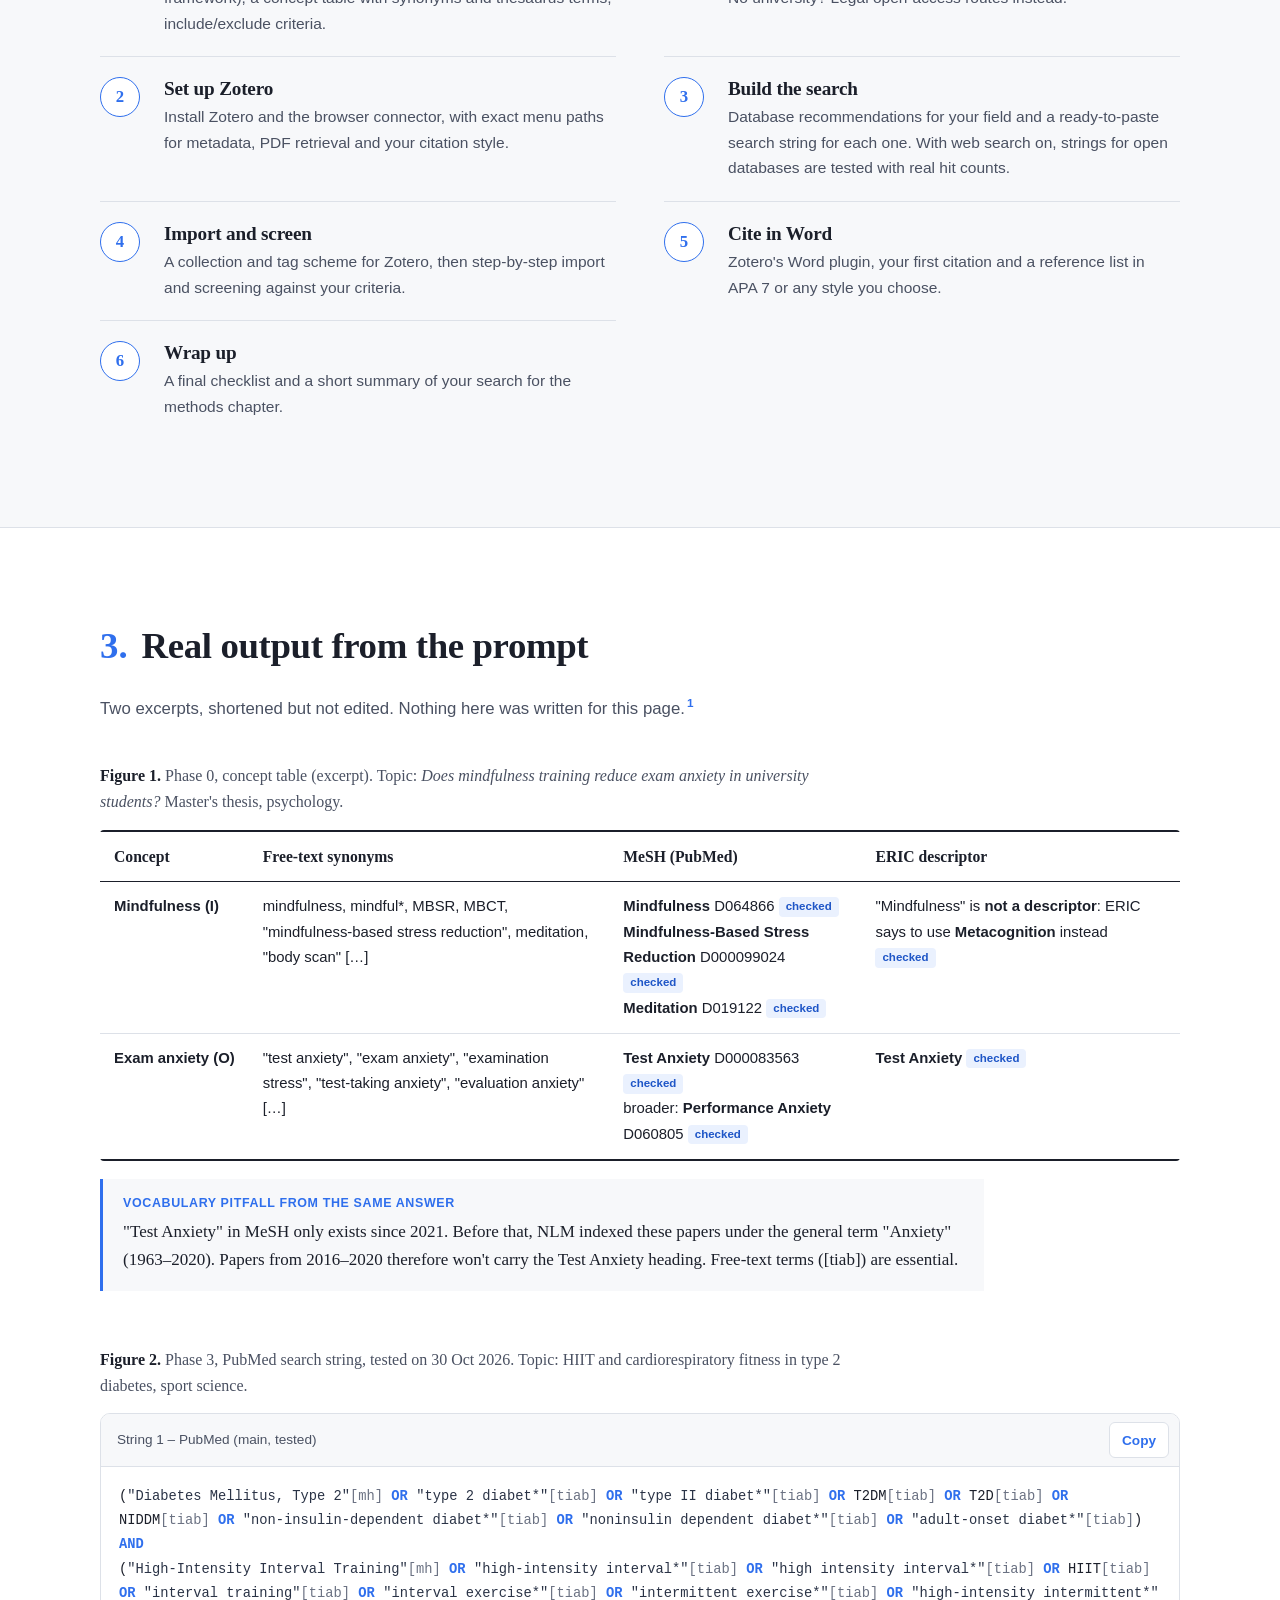
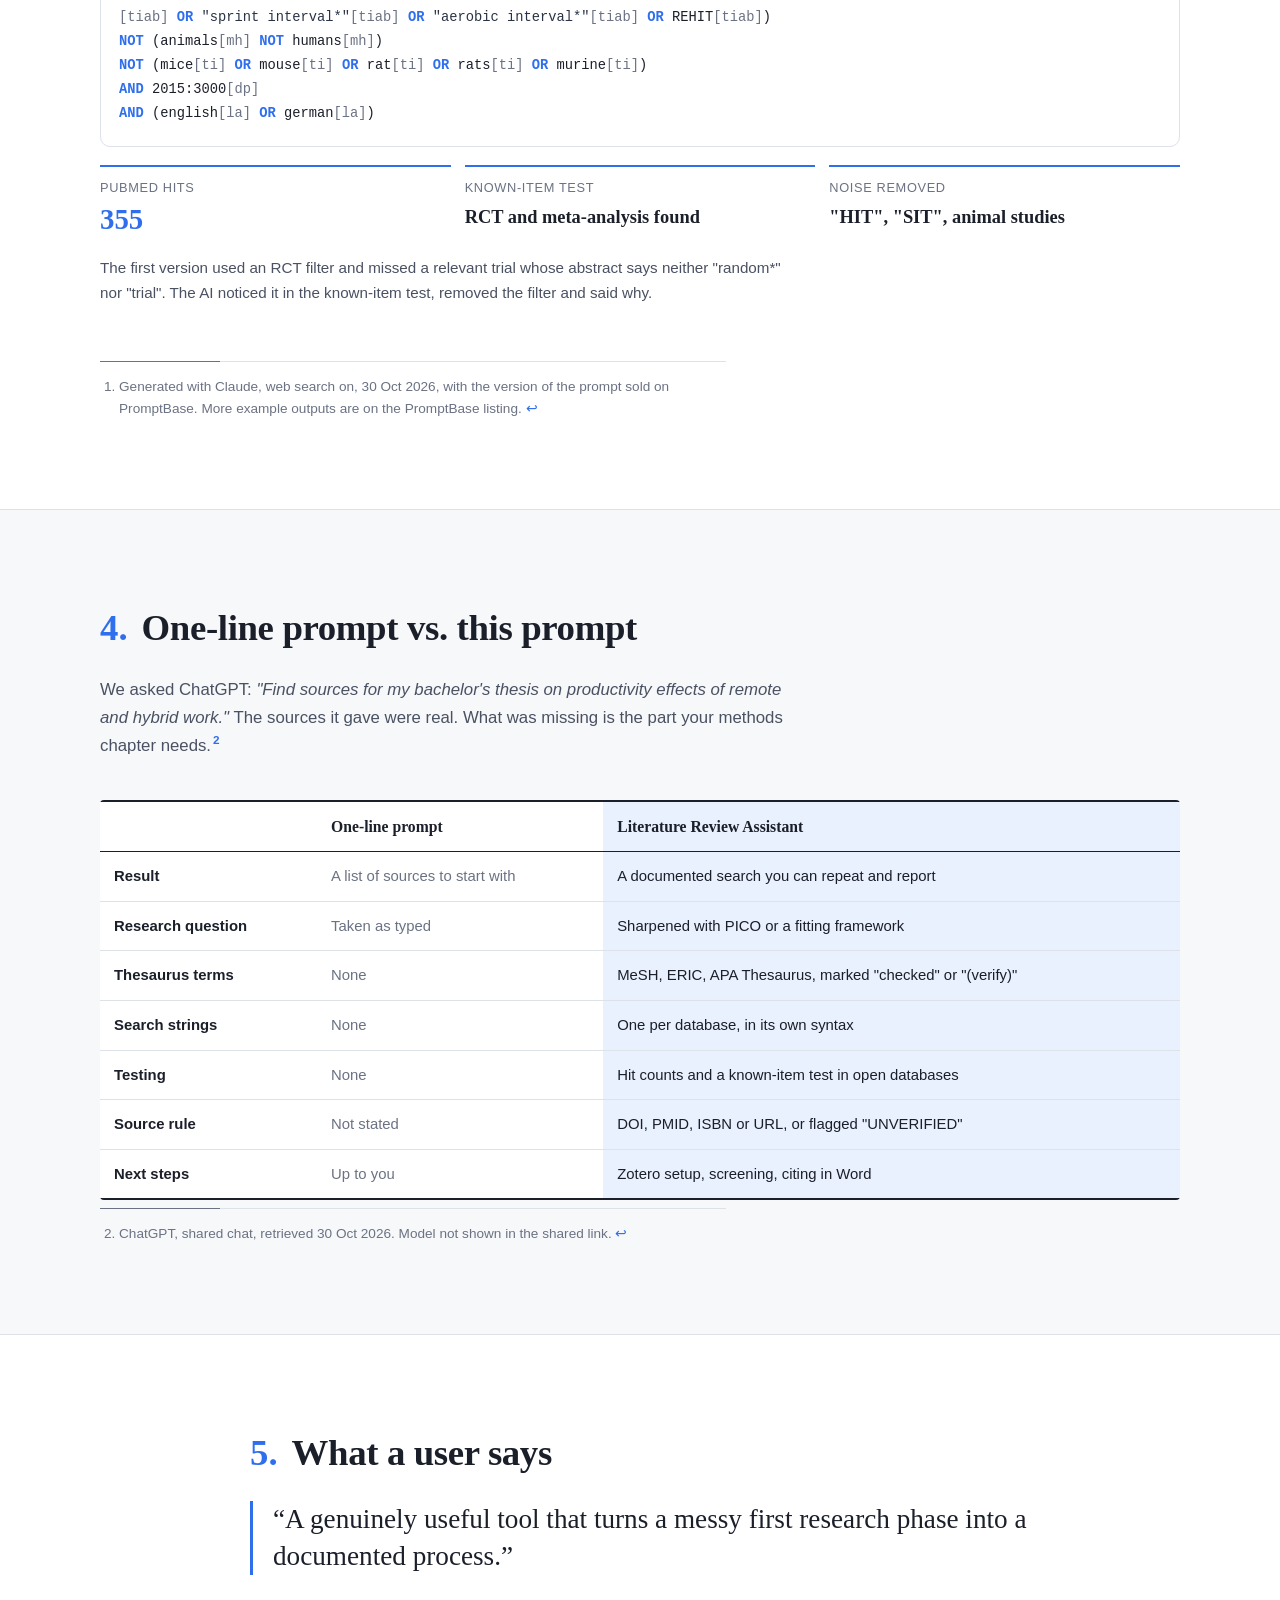
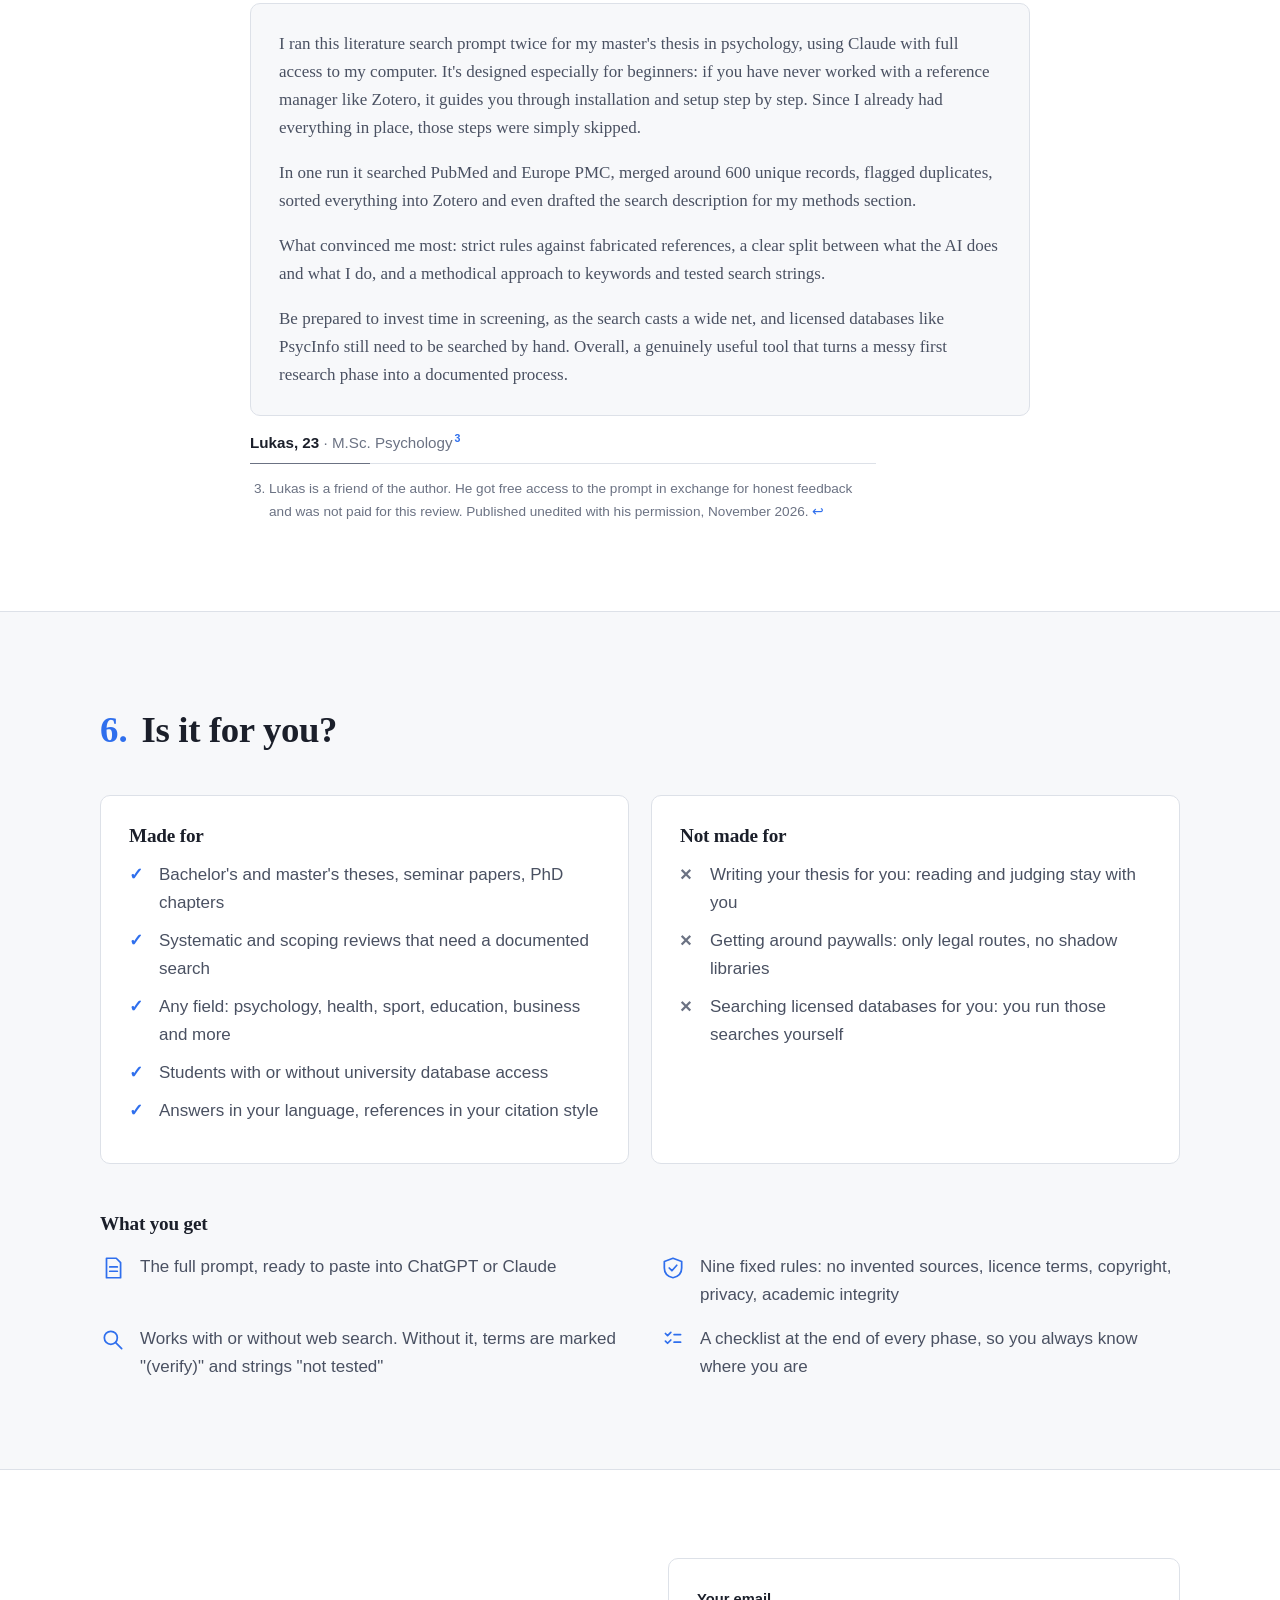
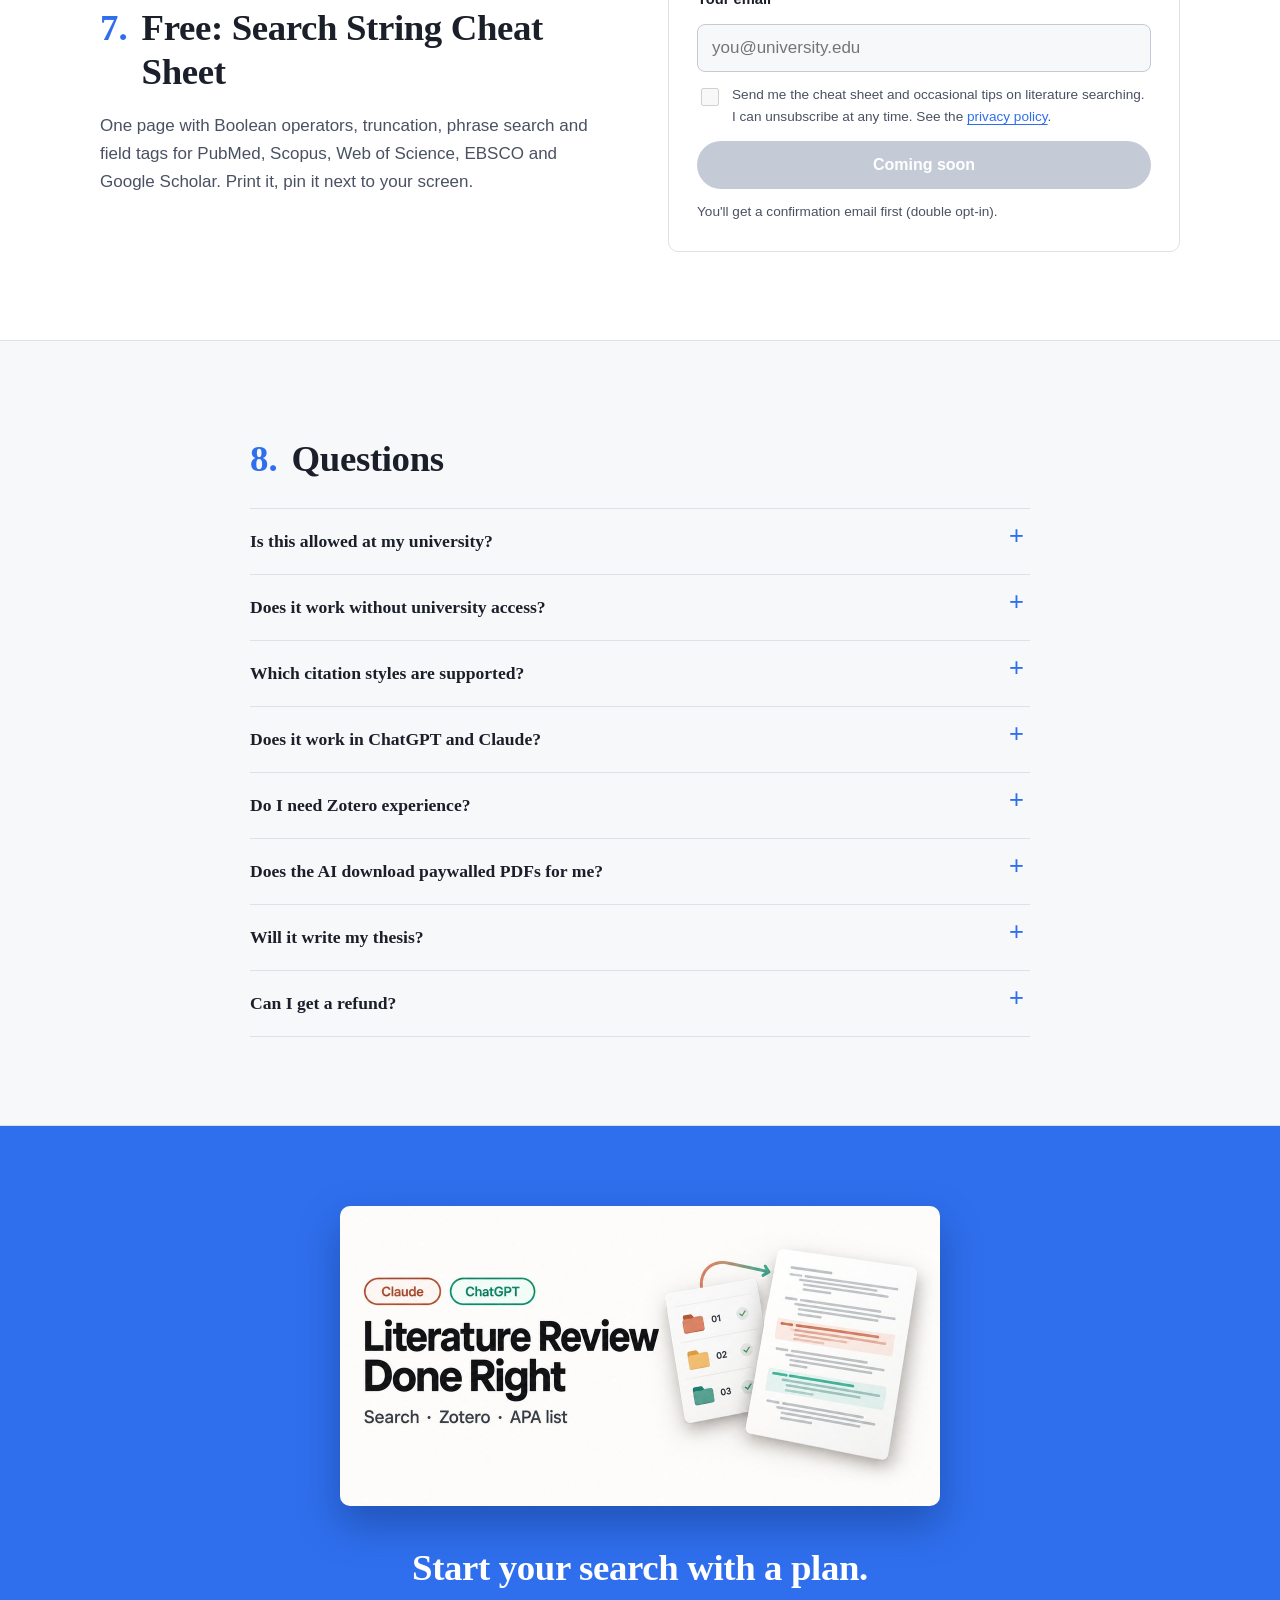
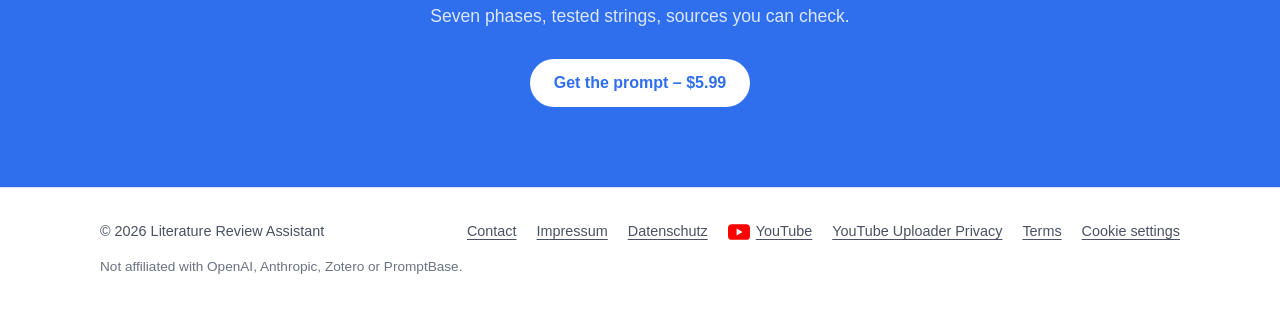
==== commit 7b52f319: "Review-Fußnote: Gratis-Zugang offengelegt Co-Authored-By: Claude Opus 5.5 <noreply@anthropic.com>" ====
--- a/index.html
+++ b/index.html
@@ -255,7 +255,7 @@
           <figcaption class="review-by"><b>Lukas, 23</b> · M.Sc. Psychology<sup class="fn"><a href="#n3" id="r3">3</a></sup></figcaption>
         </figure>
         <ol class="notes" start="3">
-          <li id="n3">Lukas is a friend of the author and was not paid for this review. Published unedited with his permission, November 2026. <a href="#r3" aria-label="Back to text">↩</a></li>
+          <li id="n3">Lukas is a friend of the author. He got free access to the prompt in exchange for honest feedback and was not paid for this review. Published unedited with his permission, November 2026. <a href="#r3" aria-label="Back to text">↩</a></li>
         </ol>
       </div>
     </section>
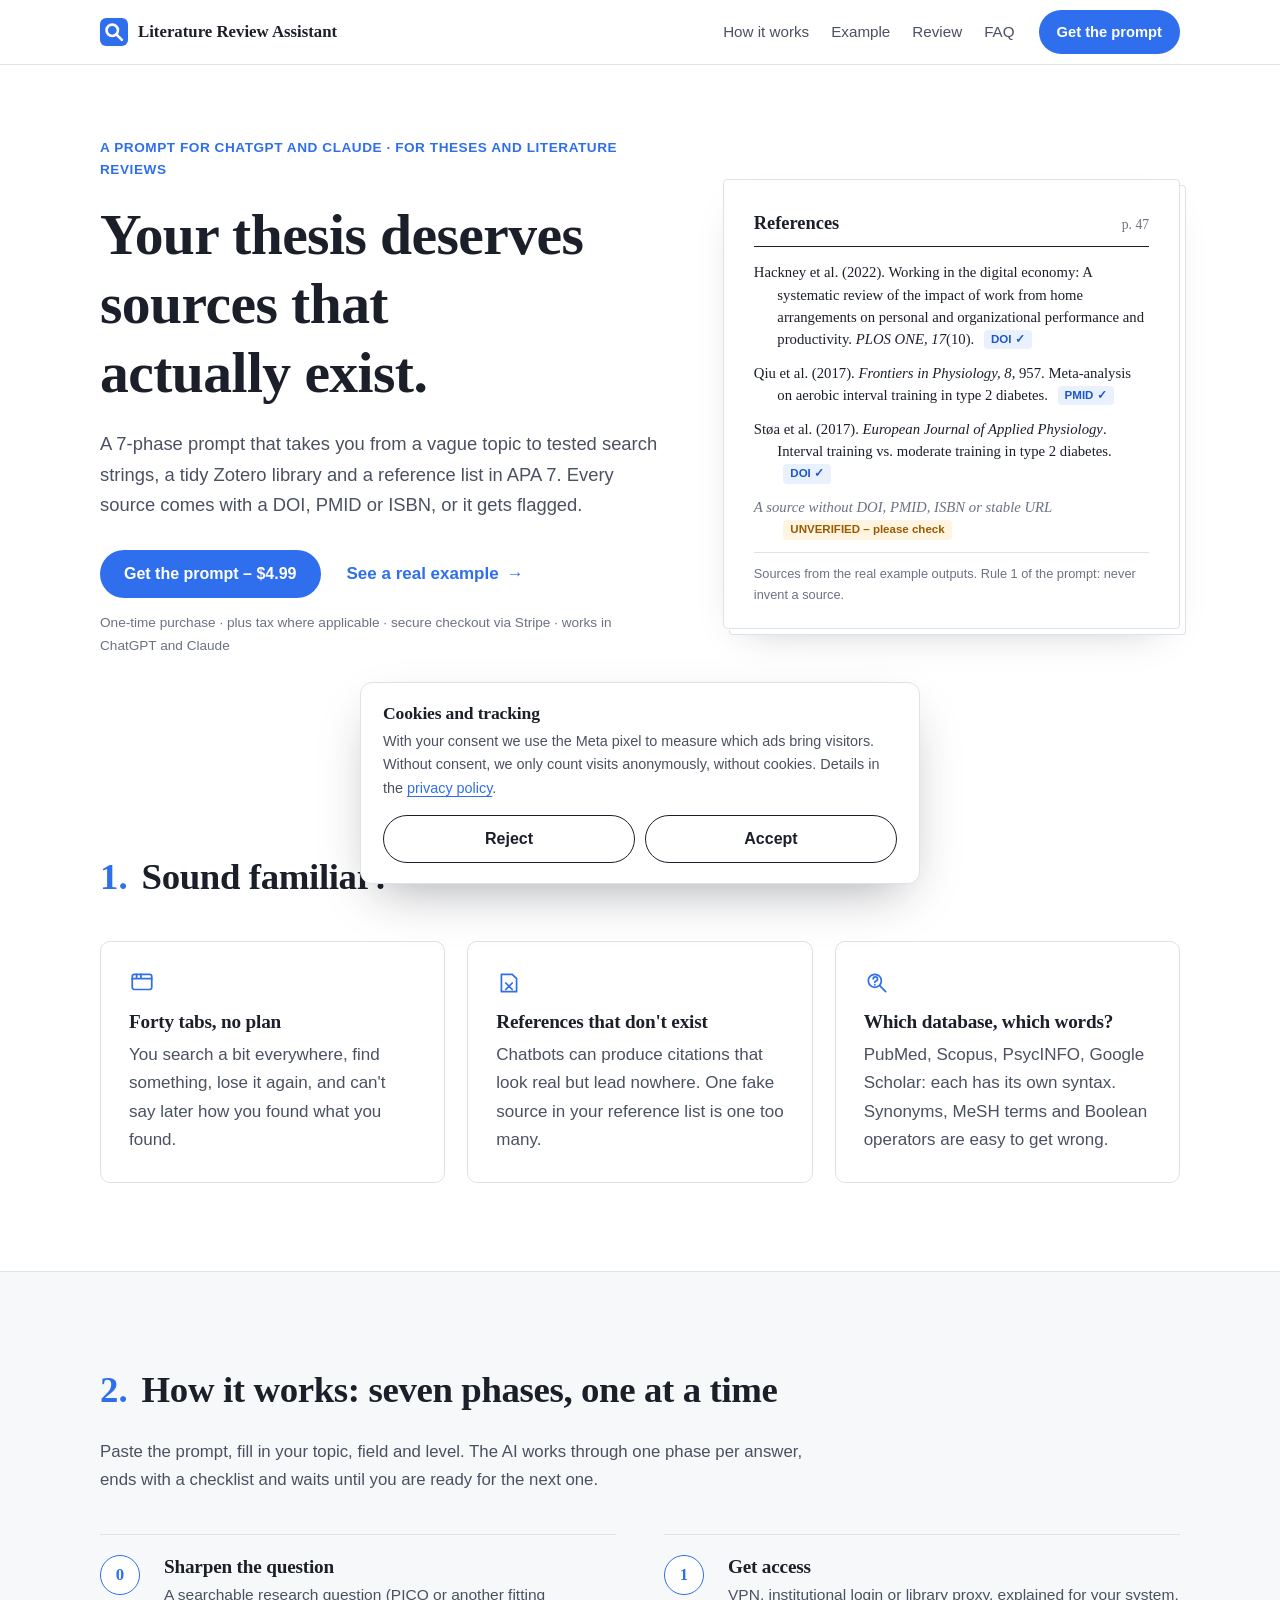
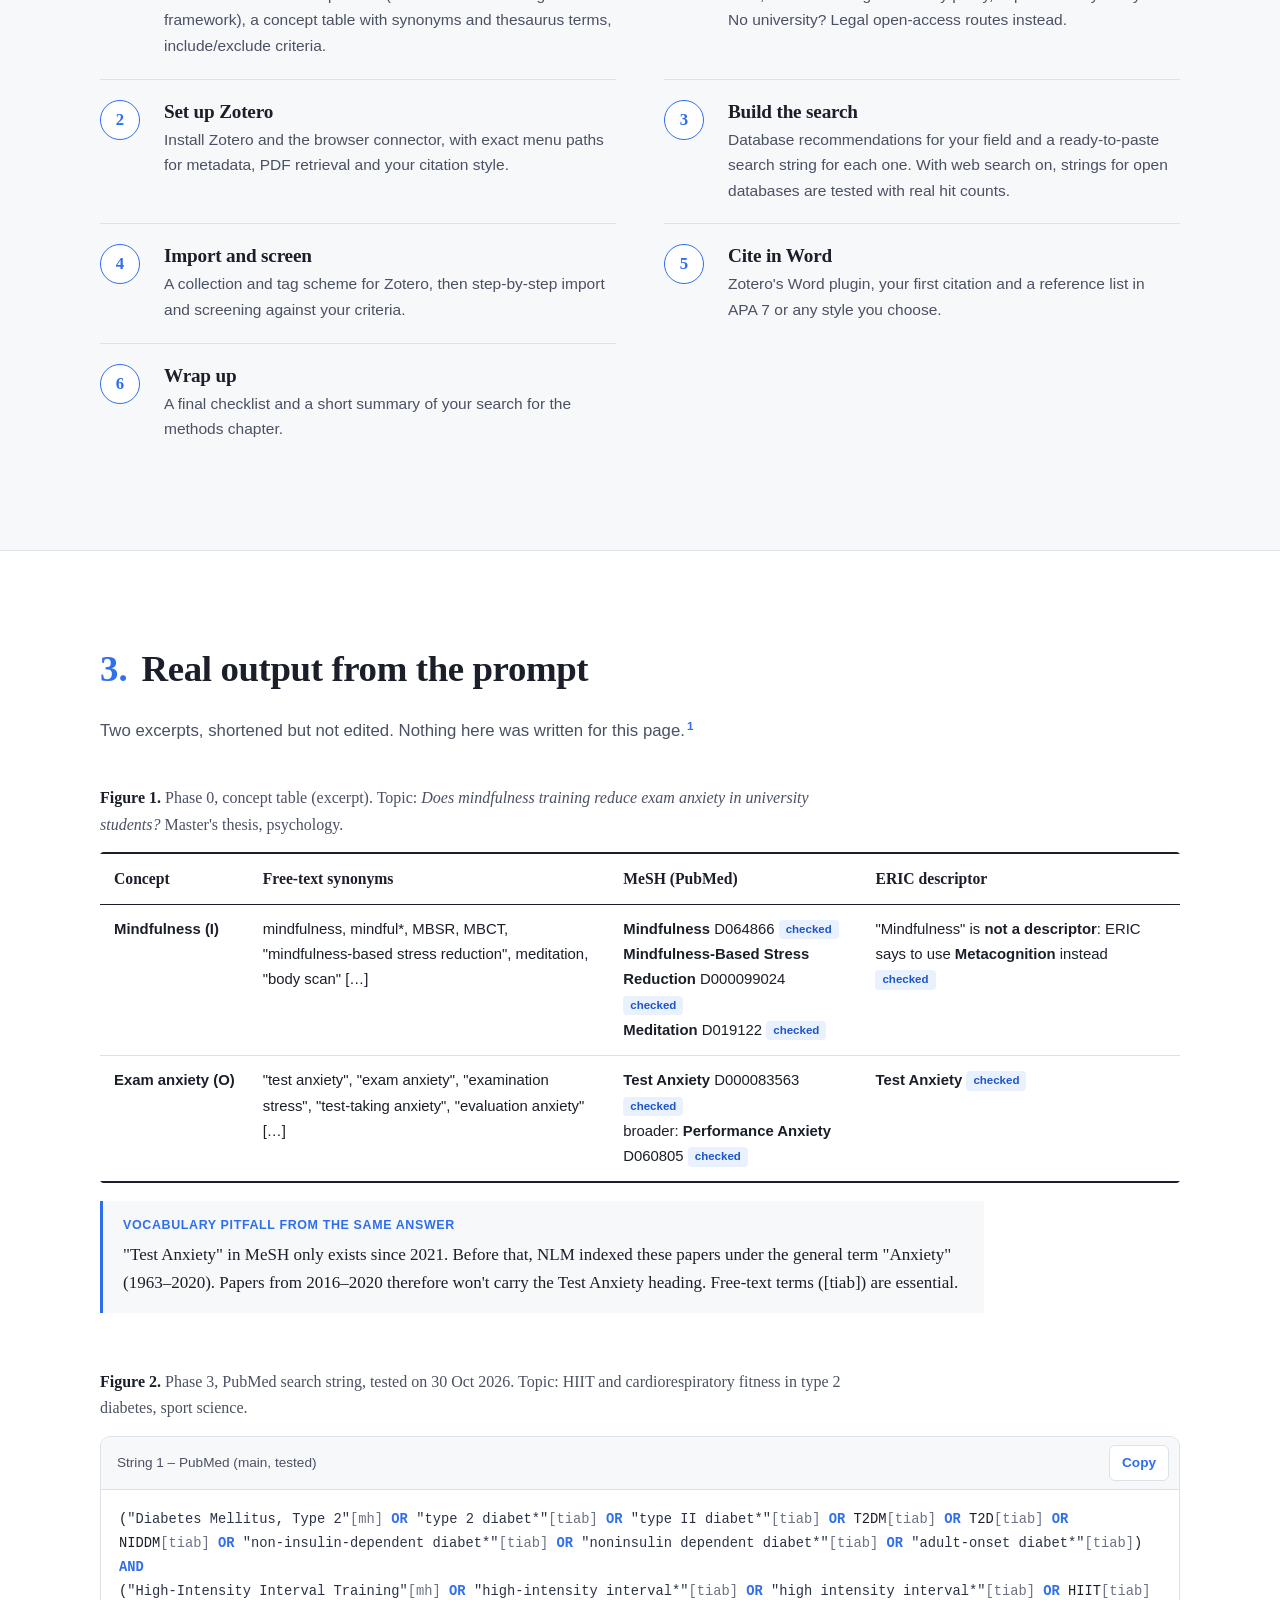
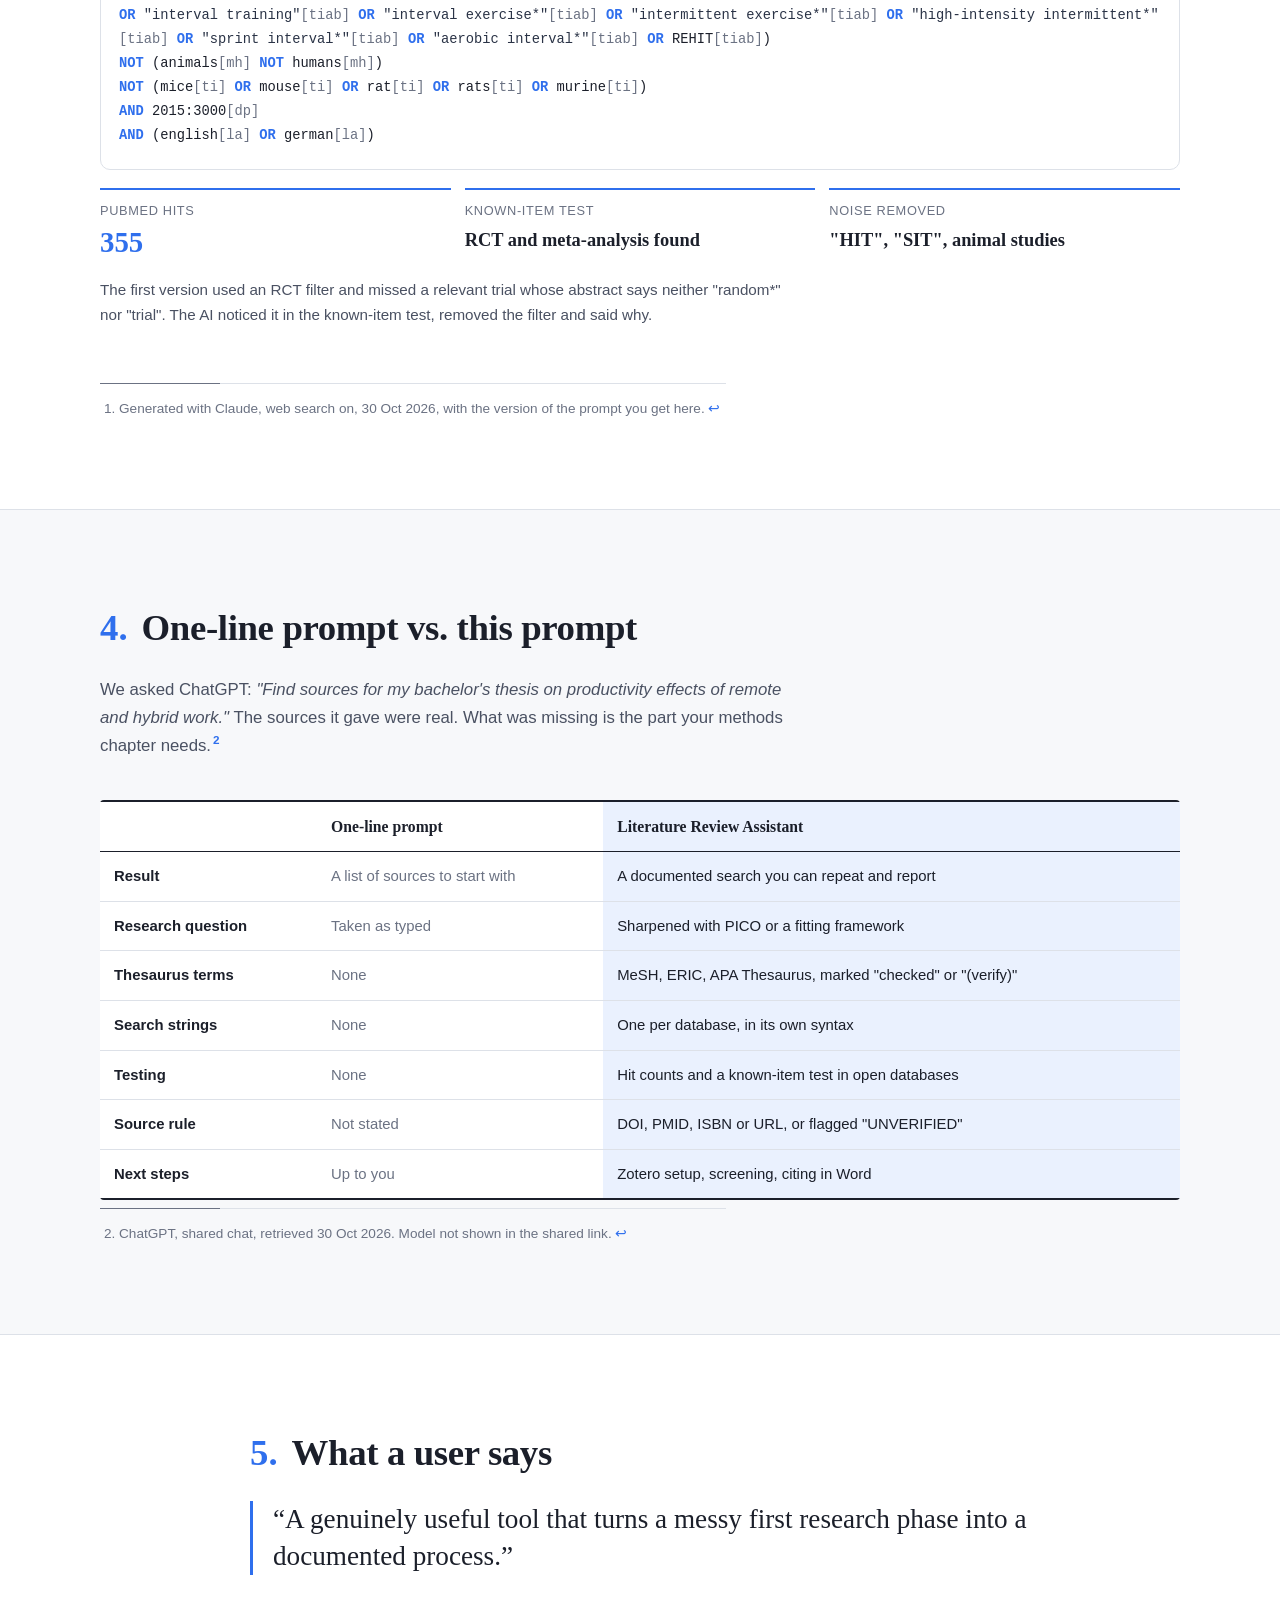
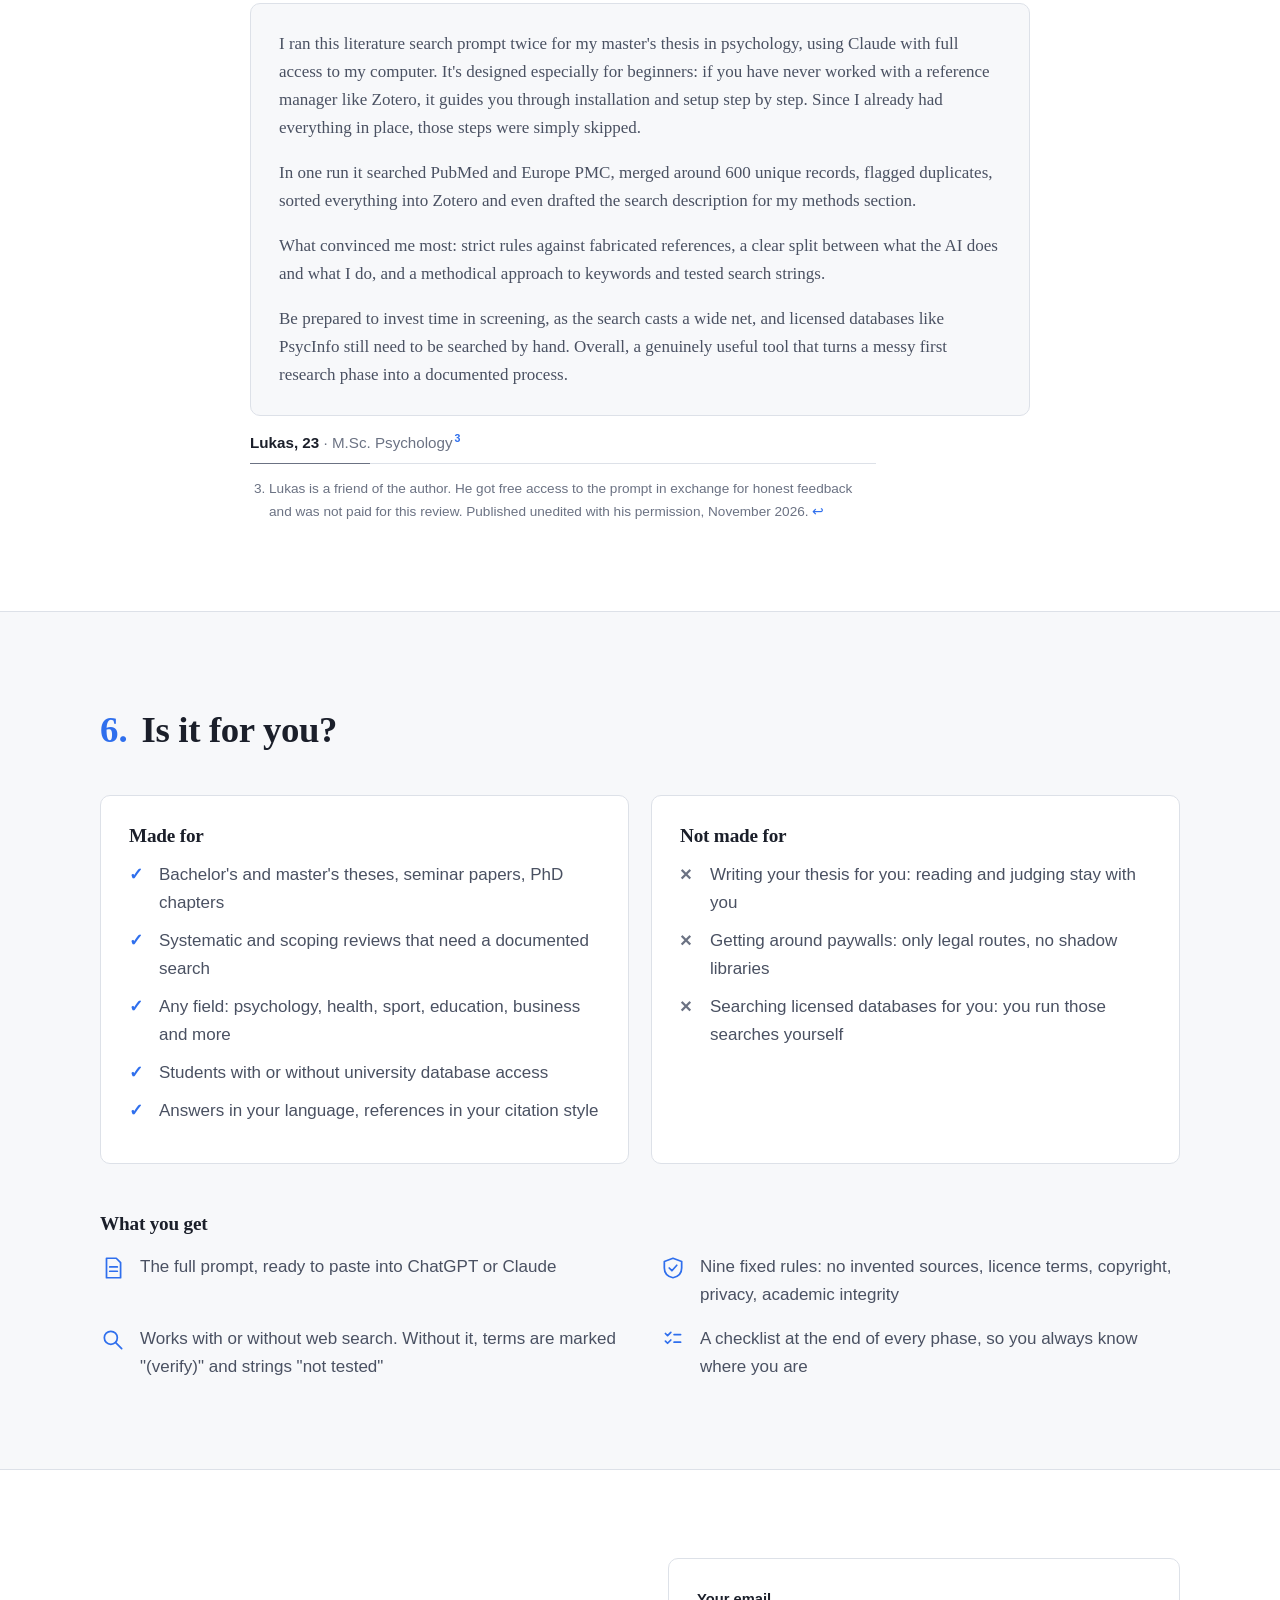
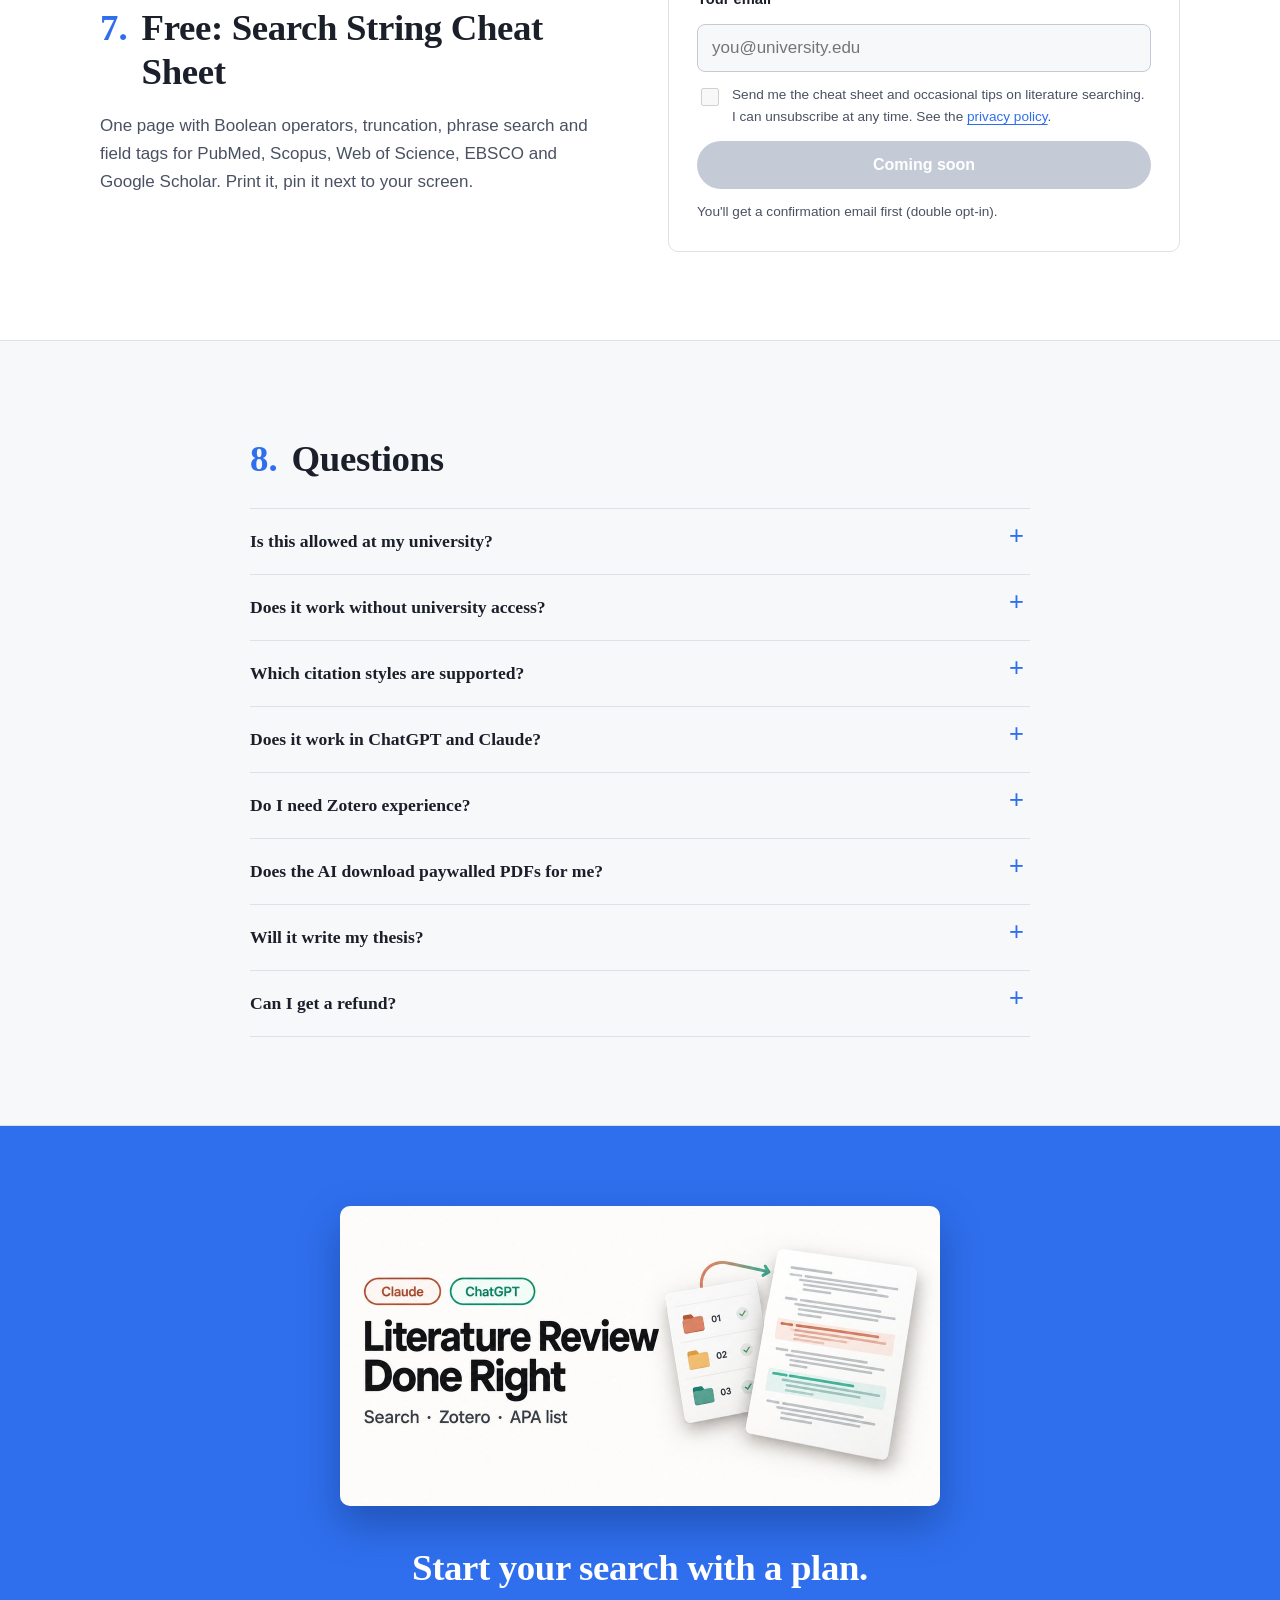
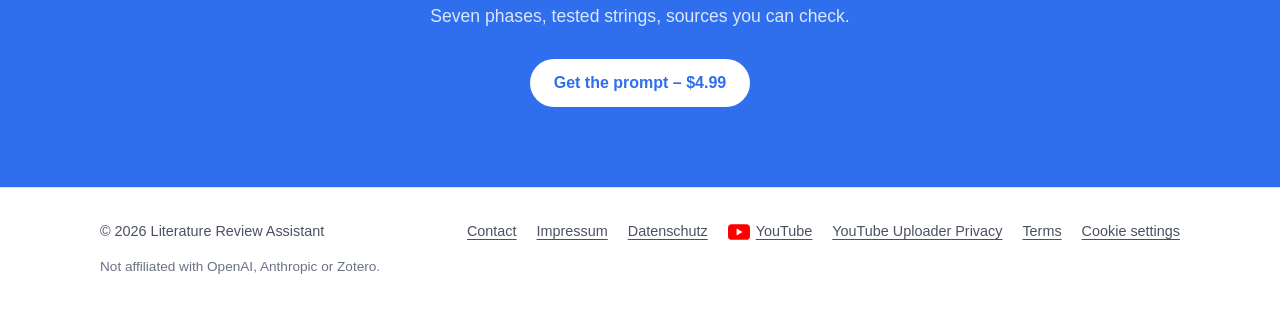
==== commit 5a6a96ec: "Eigener Verkauf über Stripe statt PromptBase, Hosting über Cloudflare - Kauf-Buttons auf Stripe-Zahl" ====
--- a/index.html
+++ b/index.html
@@ -8,12 +8,12 @@
   <link rel="canonical" href="https://litreviewcoach.com/">
   <meta property="og:type" content="website">
   <meta property="og:title" content="Literature Review Assistant – sources that actually exist">
-  <meta property="og:description" content="A 7-phase prompt for ChatGPT and Claude that guides your literature search step by step. $5.99 on PromptBase.">
+  <meta property="og:description" content="A 7-phase prompt for ChatGPT and Claude that guides your literature search step by step. $4.99, one-time purchase.">
   <meta property="og:image" content="https://litreviewcoach.com/og-image.png">
   <meta property="og:url" content="https://litreviewcoach.com/">
   <meta name="twitter:card" content="summary_large_image">
   <meta name="twitter:title" content="Literature Review Assistant – sources that actually exist">
-  <meta name="twitter:description" content="From thesis topic to tested search strings and a finished reference list. $5.99 on PromptBase.">
+  <meta name="twitter:description" content="From thesis topic to tested search strings and a finished reference list. $4.99, one-time purchase.">
   <meta name="twitter:image" content="https://litreviewcoach.com/og-image.png">
   <meta name="theme-color" content="#FFFFFF">
   <link rel="icon" href="data:image/svg+xml,%3Csvg xmlns='http://www.w3.org/2000/svg' viewBox='0 0 32 32'%3E%3Crect width='32' height='32' rx='7' fill='%232F6FED'/%3E%3Ccircle cx='14' cy='14' r='6.5' fill='none' stroke='white' stroke-width='3'/%3E%3Cpath d='M19 19l6 6' stroke='white' stroke-width='3' stroke-linecap='round'/%3E%3C/svg%3E">
@@ -26,7 +26,7 @@
       {"@type": "Question", "name": "Is this allowed at my university?", "acceptedAnswer": {"@type": "Answer", "text": "That depends on your institution's rules on AI use. The prompt reminds you to check them and to disclose AI use where required. It never queries licensed databases for you and never downloads paywalled PDFs."}},
       {"@type": "Question", "name": "Does it work without university access?", "acceptedAnswer": {"@type": "Answer", "text": "Yes. Enter \"none\" as your university and the prompt switches to open databases and legal routes such as open access, public libraries and interlibrary loan."}},
       {"@type": "Question", "name": "Which citation styles are supported?", "acceptedAnswer": {"@type": "Answer", "text": "APA 7th Edition by default. You can set any other style, for example Harvard, Chicago, MLA or IEEE, and Zotero formats your reference list in it."}},
-      {"@type": "Question", "name": "Does it work in ChatGPT and Claude?", "acceptedAnswer": {"@type": "Answer", "text": "Yes. It is one prompt, listed on PromptBase as a Claude prompt and tested in both Claude and ChatGPT. It follows the same 7 phases and rules in both; in ChatGPT the answers per phase come out a little shorter. Turn on web search so the AI can check thesaurus terms and test search strings."}},
+      {"@type": "Question", "name": "Does it work in ChatGPT and Claude?", "acceptedAnswer": {"@type": "Answer", "text": "Yes. It is one prompt, tested in both Claude and ChatGPT. It follows the same 7 phases and rules in both; in ChatGPT the answers per phase come out a little shorter. Turn on web search so the AI can check thesaurus terms and test search strings."}},
       {"@type": "Question", "name": "Do I need Zotero experience?", "acceptedAnswer": {"@type": "Answer", "text": "No. Phase 2 walks you through installing and setting up Zotero with exact menu paths."}},
       {"@type": "Question", "name": "Does the AI download paywalled PDFs for me?", "acceptedAnswer": {"@type": "Answer", "text": "No. You search licensed databases yourself. The prompt never suggests shadow libraries and points you to legal ways in: open-access versions, interlibrary loan or emailing the author."}},
       {"@type": "Question", "name": "Will it write my thesis?", "acceptedAnswer": {"@type": "Answer", "text": "No. It plans and documents your literature search. Reading, judging and writing stay with you."}}
@@ -49,7 +49,7 @@
         <a href="#review">Review</a>
         <a href="#faq">FAQ</a>
       </nav>
-      <a class="btn btn-small" data-listing="claude" href="https://promptbase.com/prompt/literature-review-assistant-with-zotero-2" target="_blank" rel="noopener">Get the prompt</a>
+      <a class="btn btn-small" data-listing="claude" href="https://buy.stripe.com/3cIeVf79a9Mi5iaf4o0Jq00" target="_blank" rel="noopener">Get the prompt</a>
     </div>
   </header>
 
@@ -62,10 +62,10 @@
           <h1>Your thesis deserves sources that actually&nbsp;exist.</h1>
           <p class="lead">A 7-phase prompt that takes you from a vague topic to tested search strings, a tidy Zotero library and a reference list in APA&nbsp;7. Every source comes with a DOI, PMID or ISBN, or it gets flagged.</p>
           <div class="cta-row">
-            <a class="btn" data-listing="claude" href="https://promptbase.com/prompt/literature-review-assistant-with-zotero-2" target="_blank" rel="noopener">Get the prompt – $5.99</a>
+            <a class="btn" data-listing="claude" href="https://buy.stripe.com/3cIeVf79a9Mi5iaf4o0Jq00" target="_blank" rel="noopener">Get the prompt – $4.99</a>
             <a class="link-arrow" href="#example">See a real example</a>
           </div>
-          <p class="fine">One-time purchase on PromptBase · works in ChatGPT and Claude</p>
+          <p class="fine">One-time purchase · plus tax where applicable · secure checkout via Stripe · works in ChatGPT and Claude</p>
         </div>
 
         <figure class="paper reveal" aria-label="Illustration: a reference list where each source is checked">
@@ -202,7 +202,7 @@
         </figure>
 
         <ol class="notes">
-          <li id="n1">Generated with Claude, web search on, 30&nbsp;Oct 2026, with the version of the prompt sold on PromptBase. More example outputs are on the PromptBase listing. <a href="#r1" aria-label="Back to text">↩</a></li>
+          <li id="n1">Generated with Claude, web search on, 30&nbsp;Oct 2026, with the version of the prompt you get here. <a href="#r1" aria-label="Back to text">↩</a></li>
         </ol>
       </div>
     </section>
@@ -334,11 +334,11 @@
           <details><summary>Is this allowed at my university?</summary><p>That depends on your institution's rules on AI use. The prompt reminds you to check them and to disclose AI use where required. It never queries licensed databases for you and never downloads paywalled PDFs.</p></details>
           <details><summary>Does it work without university access?</summary><p>Yes. Enter "none" as your university and the prompt switches to open databases and legal routes such as open access, public libraries and interlibrary loan.</p></details>
           <details><summary>Which citation styles are supported?</summary><p>APA 7th Edition by default. You can set any other style, for example Harvard, Chicago, MLA or IEEE, and Zotero formats your reference list in it.</p></details>
-          <details><summary>Does it work in ChatGPT and Claude?</summary><p>Yes. It is one prompt, listed on PromptBase as a Claude prompt and tested in both Claude and ChatGPT. It follows the same 7 phases and rules in both; in ChatGPT the answers per phase come out a little shorter. Turn on web search so the AI can check thesaurus terms and test search strings.</p></details>
+          <details><summary>Does it work in ChatGPT and Claude?</summary><p>Yes. It is one prompt, tested in both Claude and ChatGPT. It follows the same 7 phases and rules in both; in ChatGPT the answers per phase come out a little shorter. Turn on web search so the AI can check thesaurus terms and test search strings.</p></details>
           <details><summary>Do I need Zotero experience?</summary><p>No. Phase&nbsp;2 walks you through installing and setting up Zotero with exact menu paths.</p></details>
           <details><summary>Does the AI download paywalled PDFs for me?</summary><p>No. You search licensed databases yourself. The prompt never suggests shadow libraries and points you to legal ways in: open-access versions, interlibrary loan or emailing the author.</p></details>
           <details><summary>Will it write my thesis?</summary><p>No. It plans and documents your literature search. Reading, judging and writing stay with you.</p></details>
-          <details><summary>Can I get a refund?</summary><p>Purchases run through PromptBase, so PromptBase's terms apply.</p></details>
+          <details><summary>Can I get a refund?</summary><p>Checkout and payment run through Stripe, our reseller and merchant of record, so their terms apply. If something doesn't work for you, <a href="kontakt.html">write to me</a> and we'll sort it out.</p></details>
         </div>
       </div>
     </section>
@@ -349,7 +349,7 @@
         <img class="final-cover" src="cover.jpg" width="600" height="300" loading="lazy" alt="Cover: Literature Review Done Right – for Claude and ChatGPT. Search, Zotero, APA list.">
         <h2>Start your search with a plan.</h2>
         <p>Seven phases, tested strings, sources you can check.</p>
-        <a class="btn btn-light" data-listing="claude" href="https://promptbase.com/prompt/literature-review-assistant-with-zotero-2" target="_blank" rel="noopener">Get the prompt – $5.99</a>
+        <a class="btn btn-light" data-listing="claude" href="https://buy.stripe.com/3cIeVf79a9Mi5iaf4o0Jq00" target="_blank" rel="noopener">Get the prompt – $4.99</a>
       </div>
     </section>
   </main>
@@ -366,7 +366,7 @@
         <a href="youtube-terms.html">Terms</a>
         <button class="linklike" type="button" data-cookie-settings hidden>Cookie settings</button>
       </nav>
-      <p class="fine">Not affiliated with OpenAI, Anthropic, Zotero or PromptBase.</p>
+      <p class="fine">Not affiliated with OpenAI, Anthropic or Zotero.</p>
     </div>
   </footer>
 
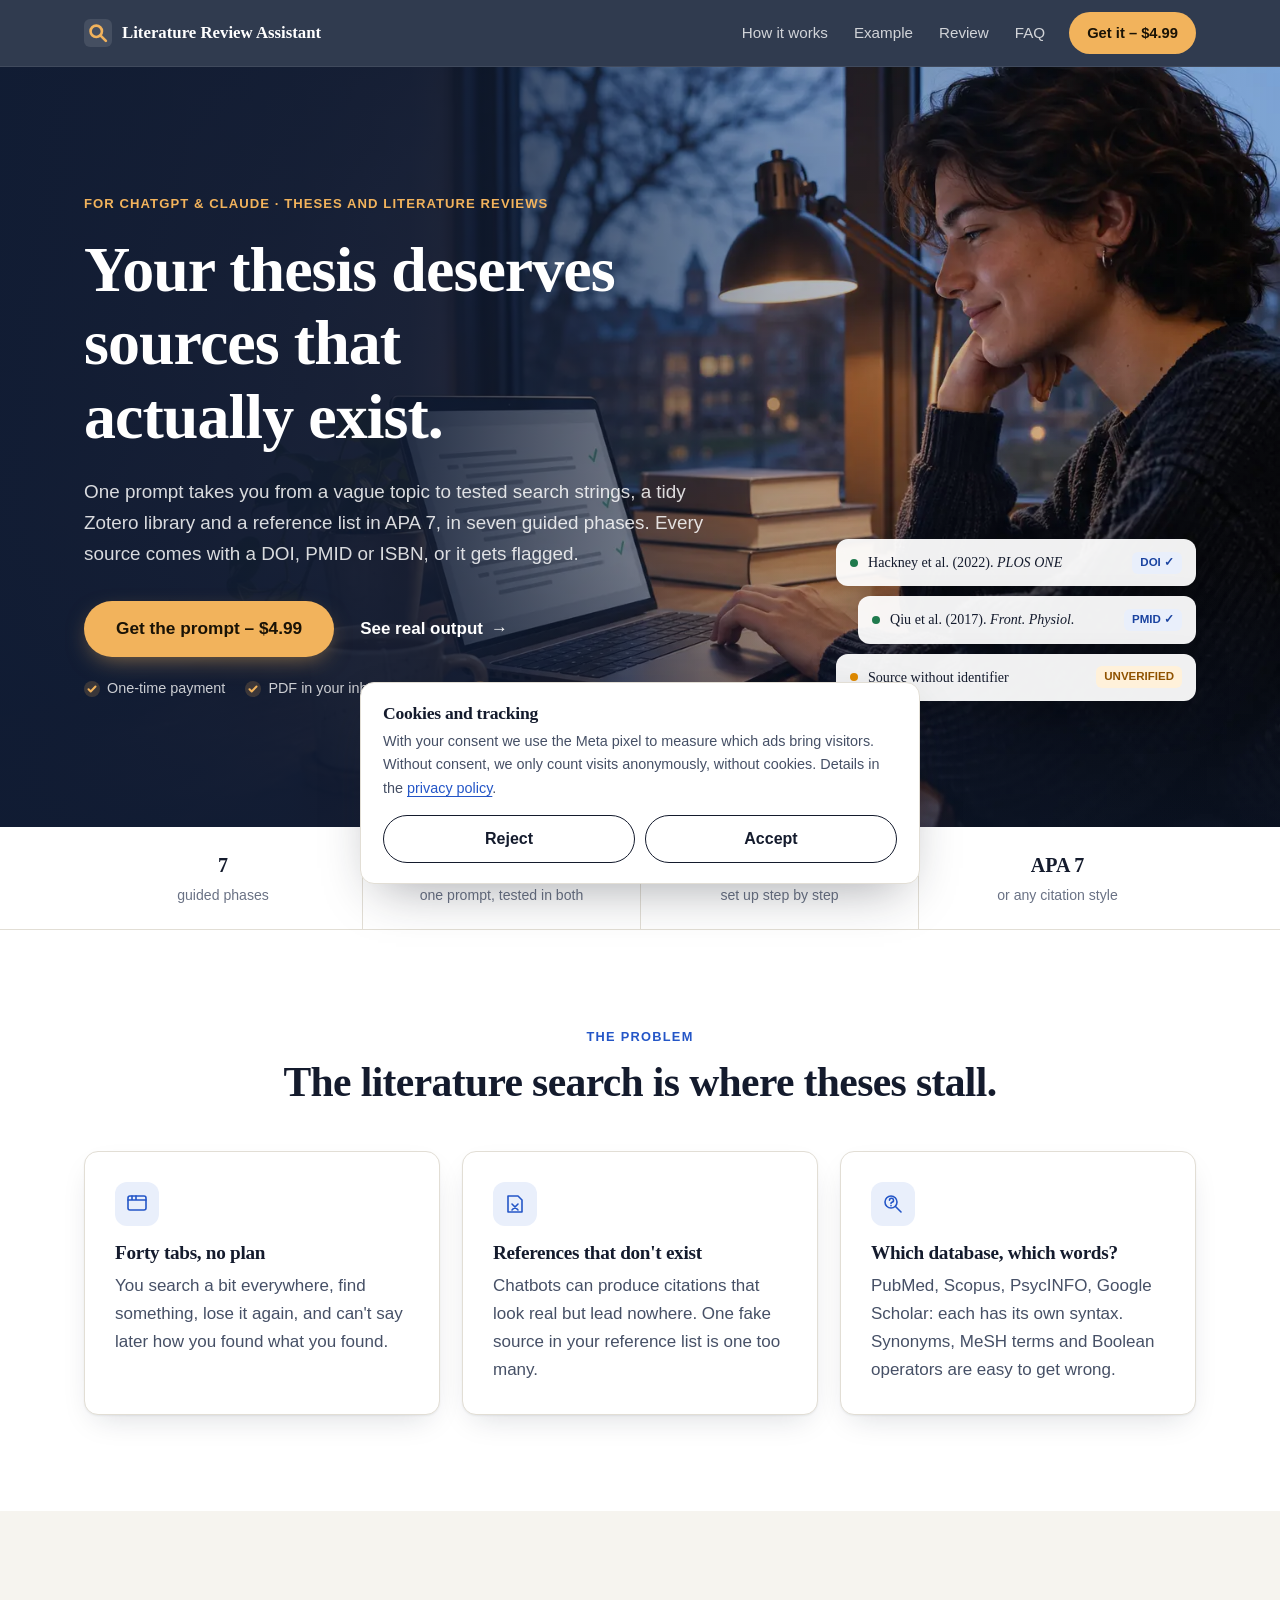
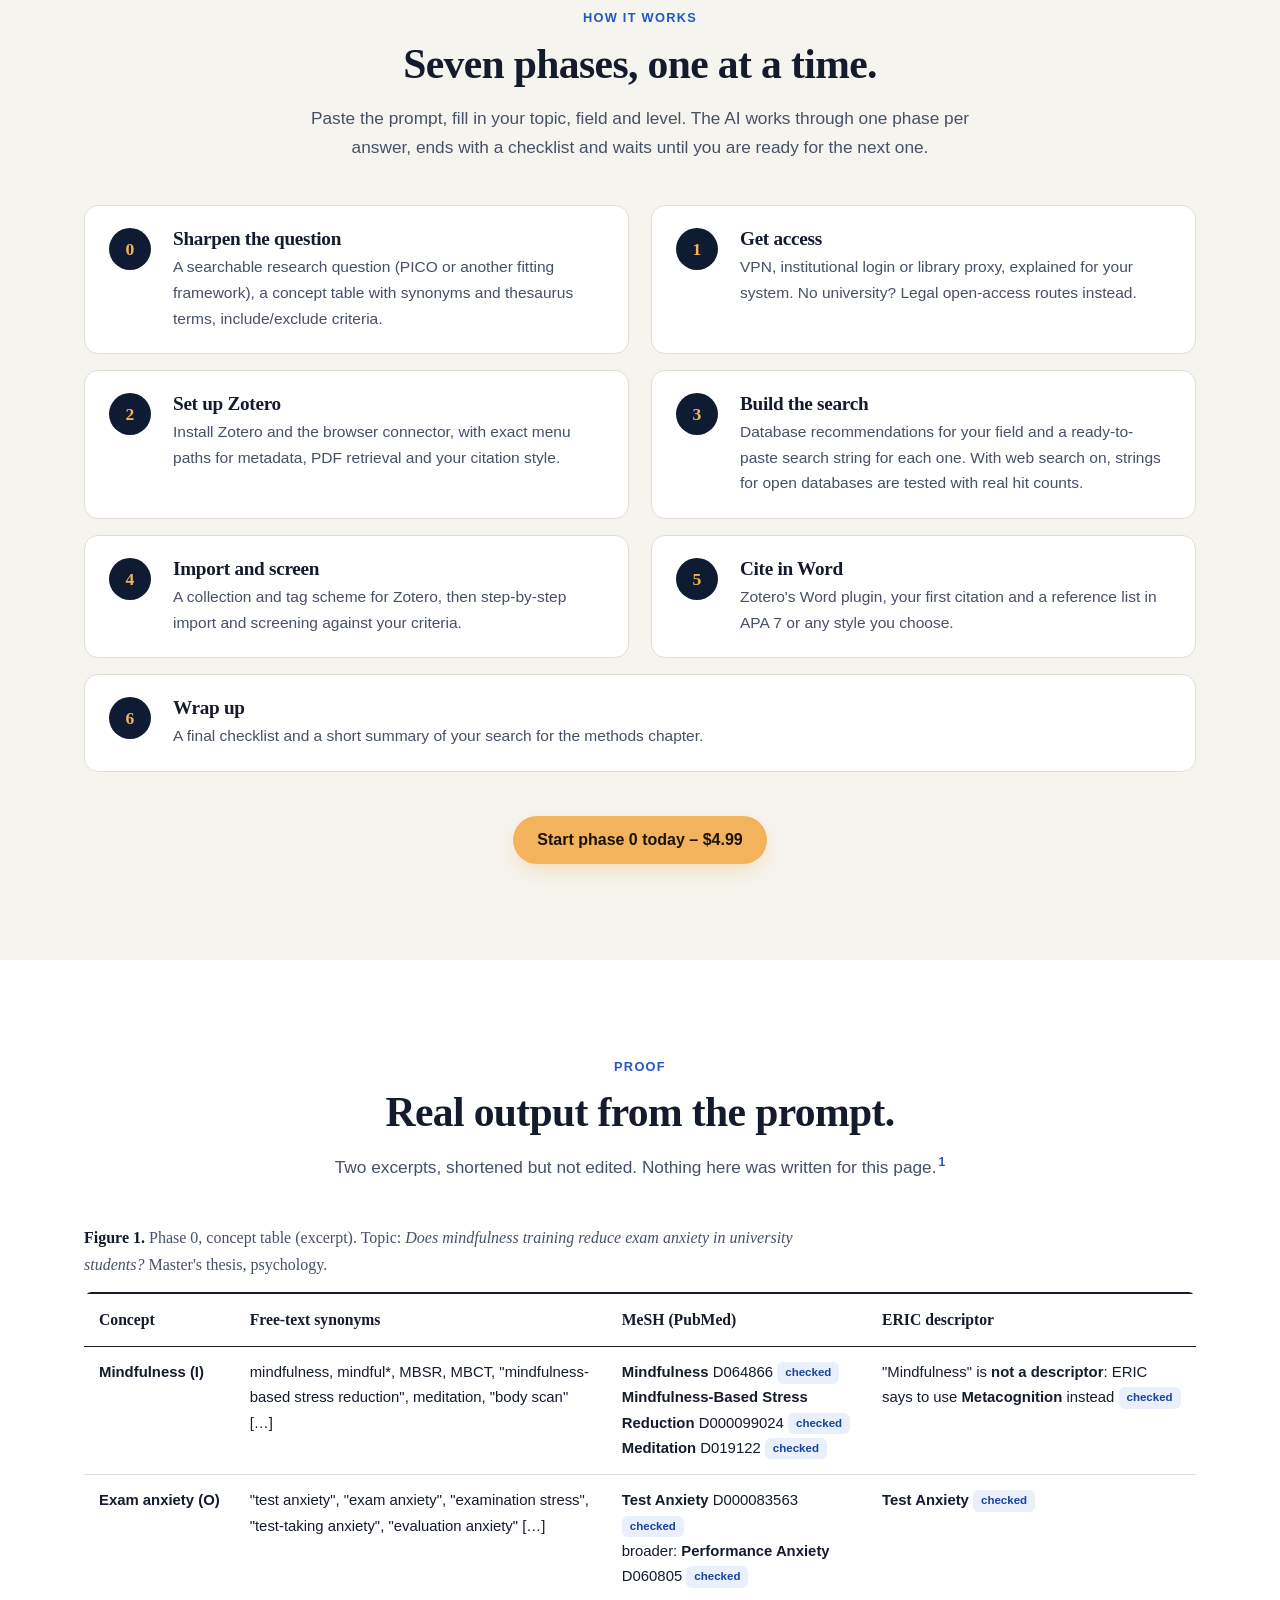
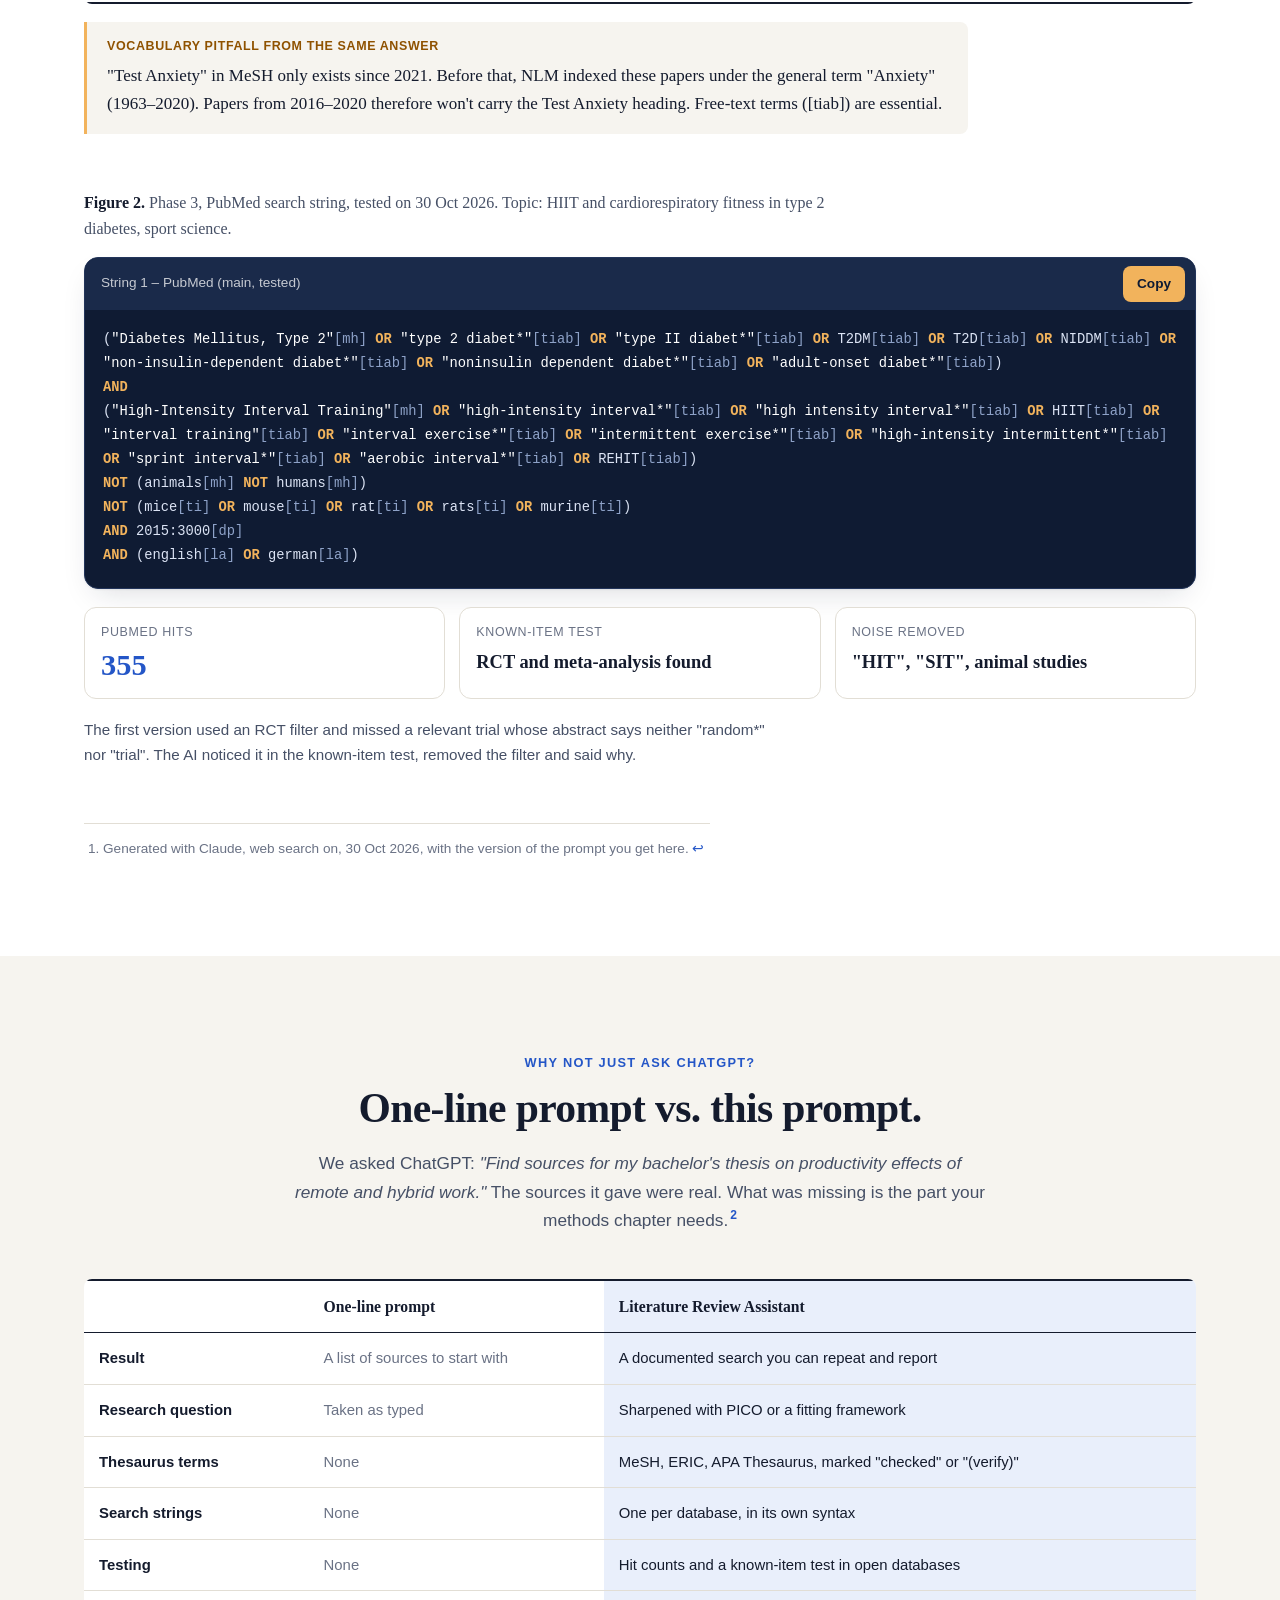
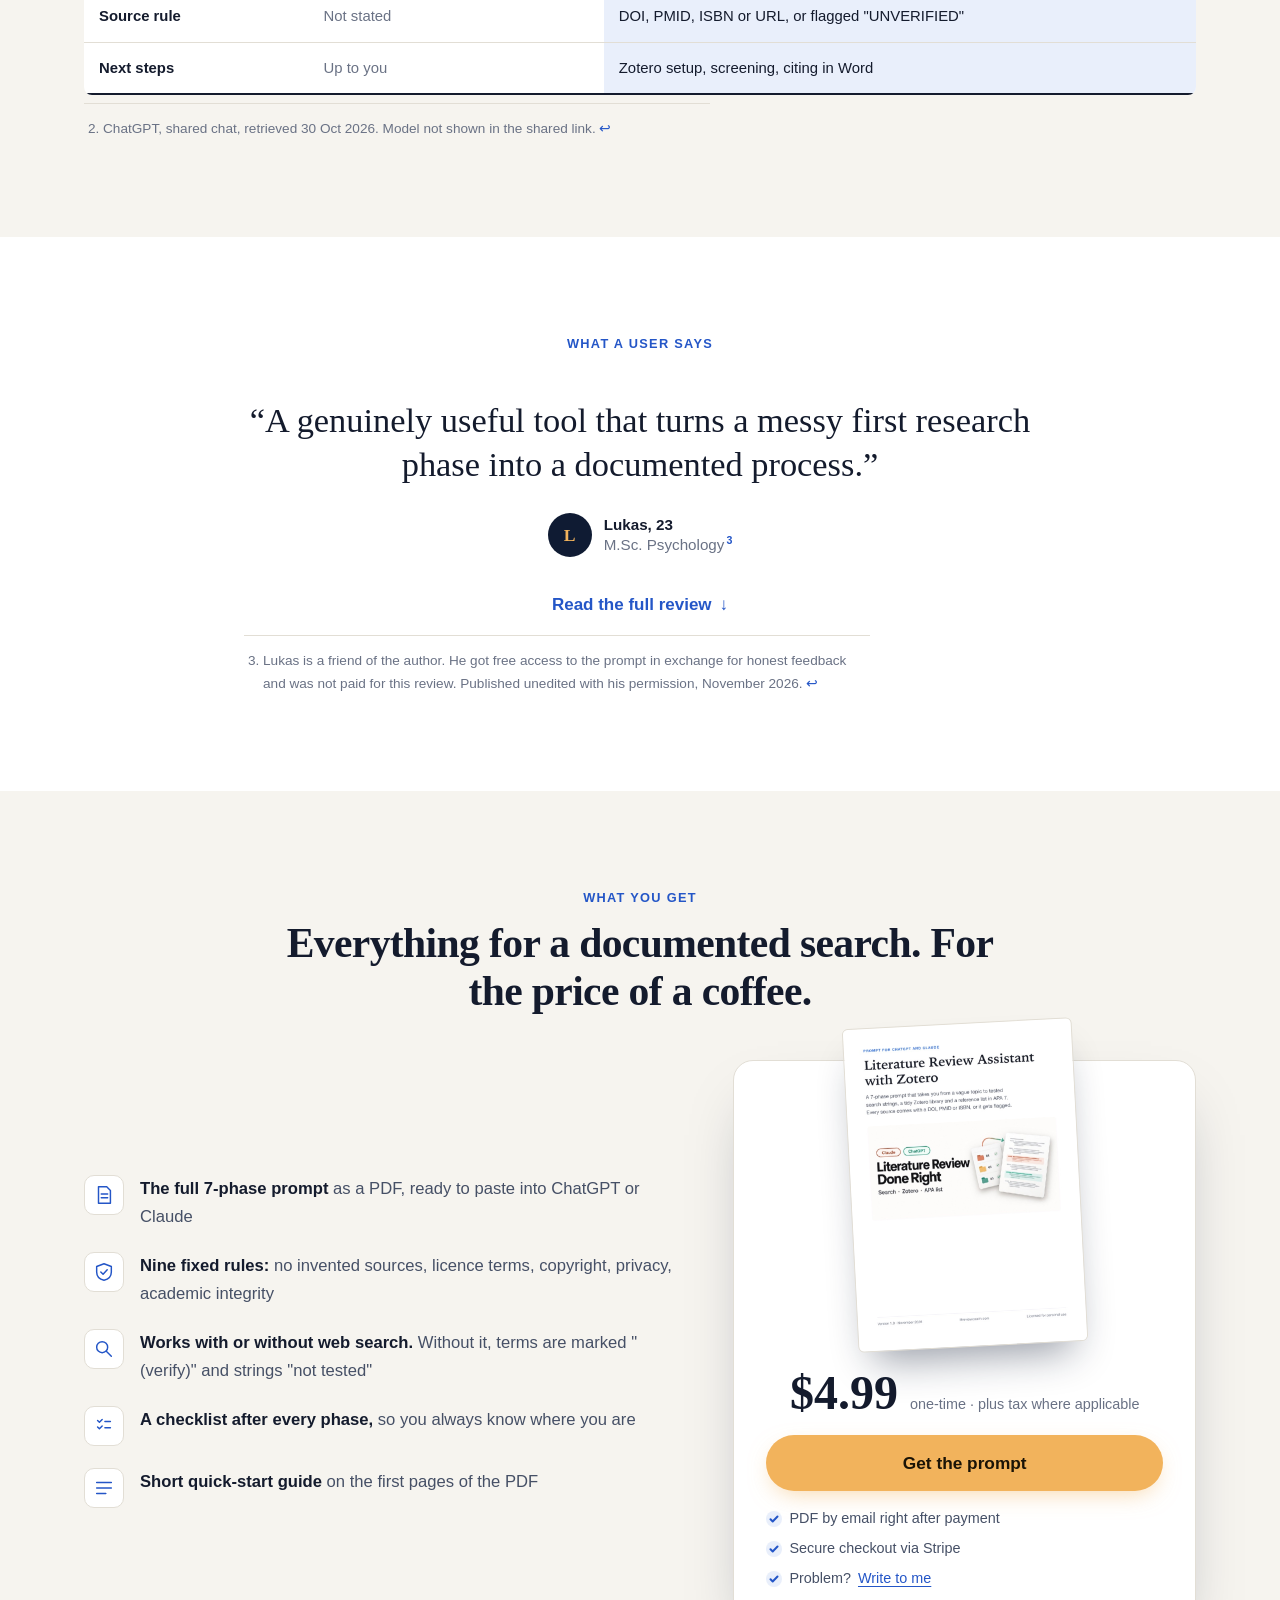
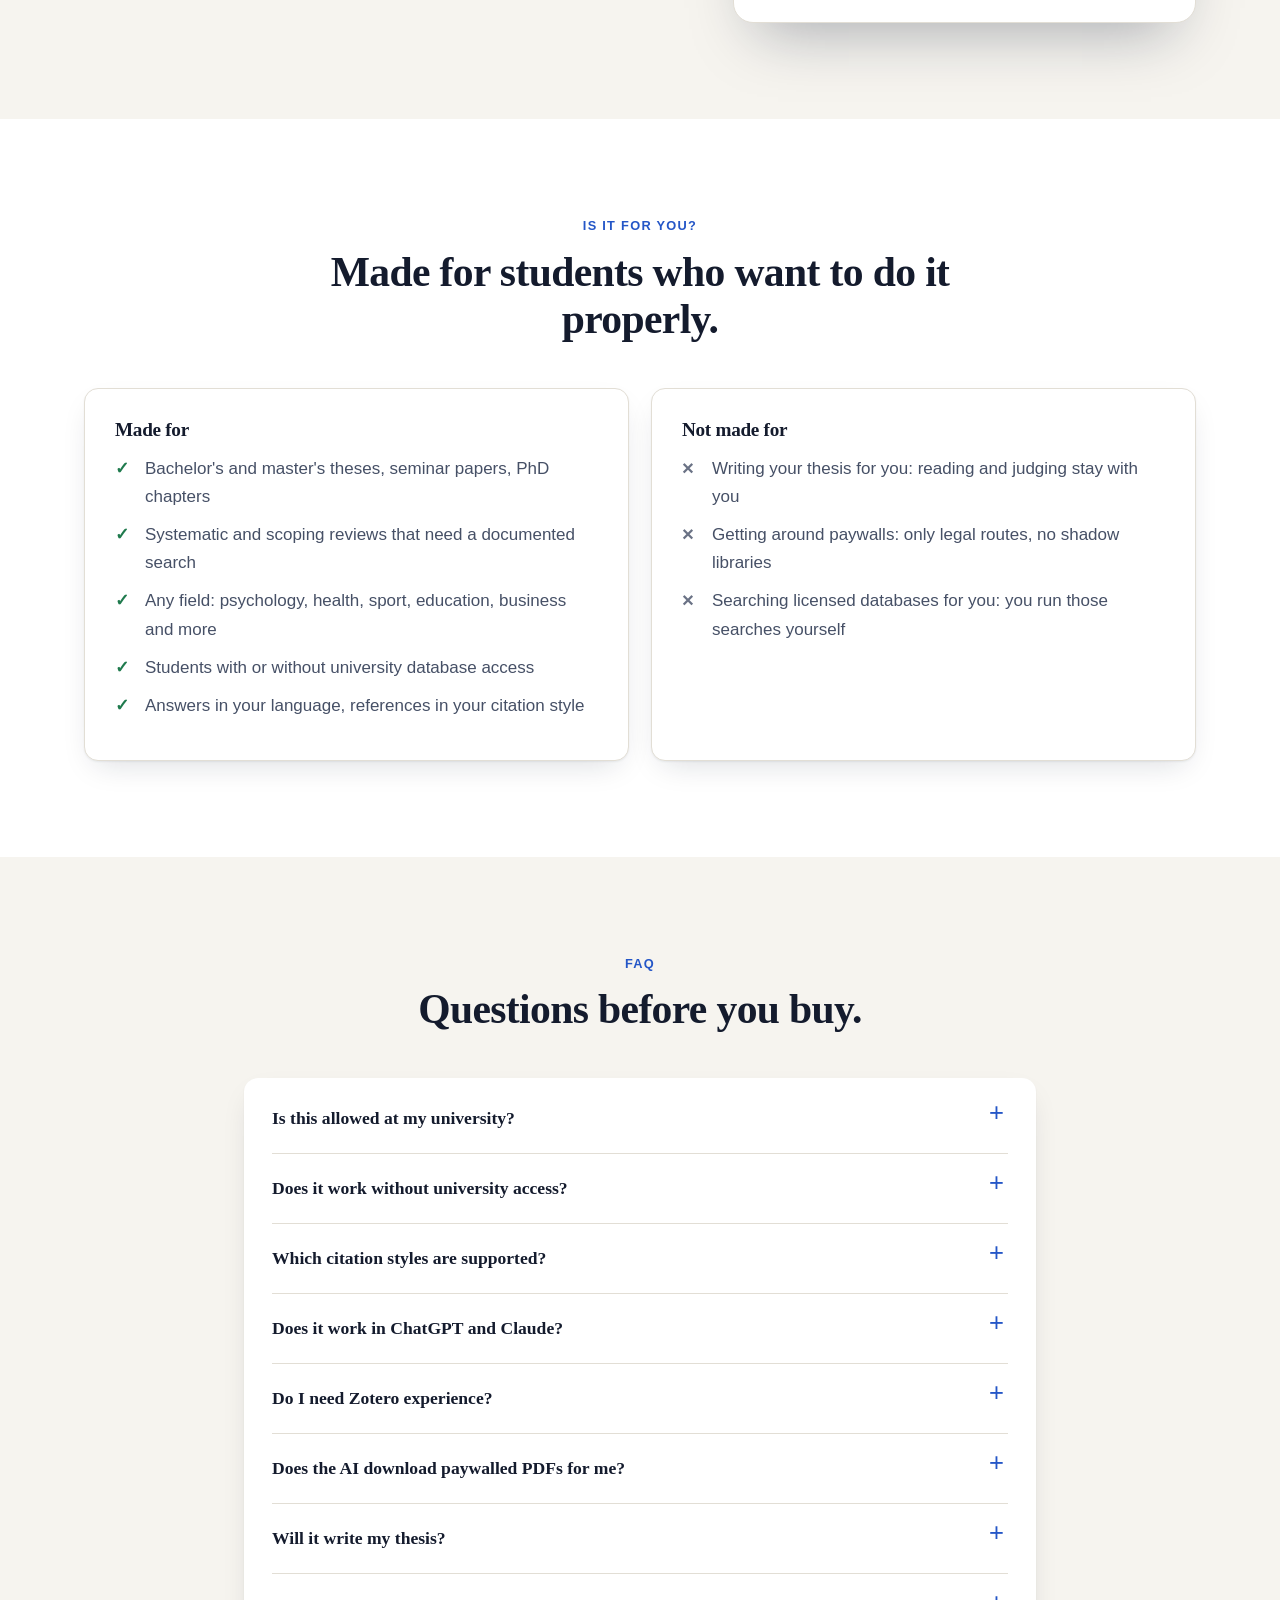
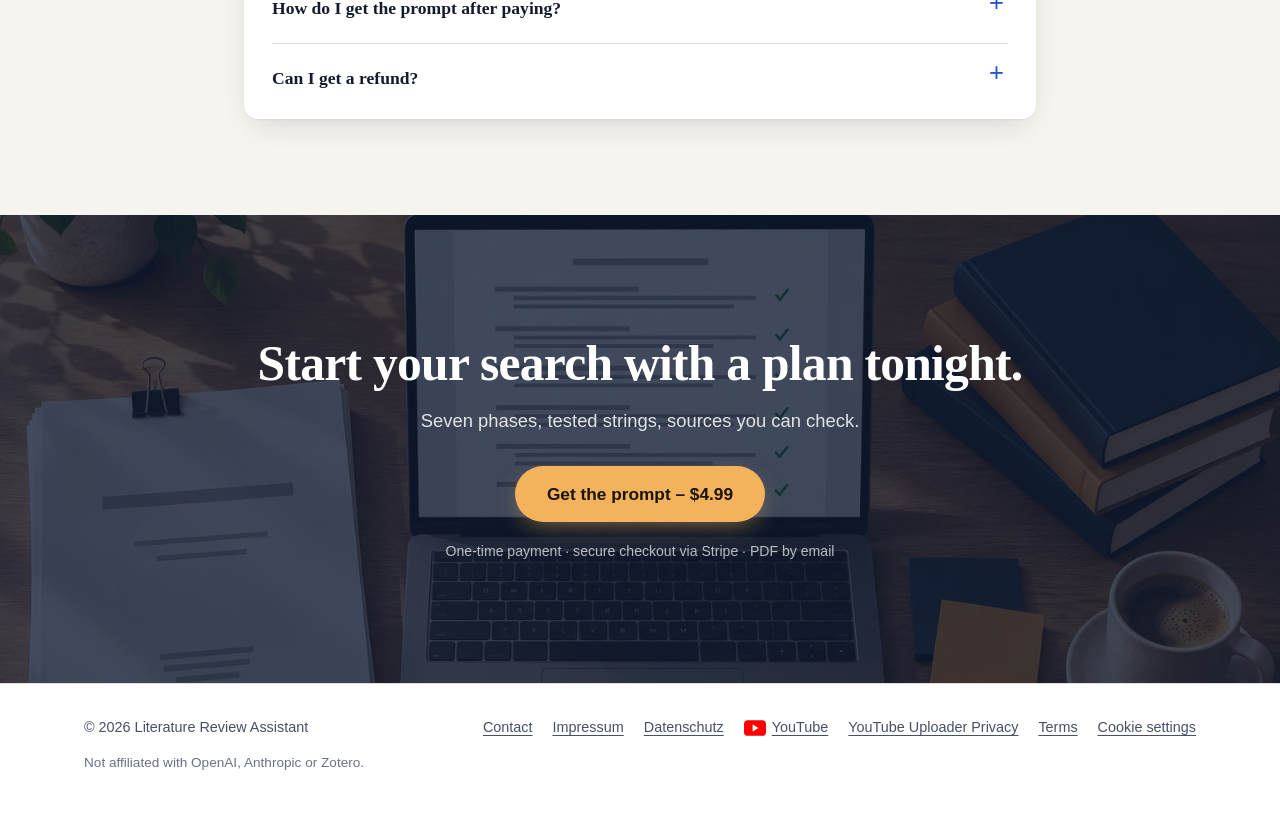
==== commit 8a43e5ec: "Neugestaltung: Hero mit Bild, Vertrauensleiste, Preis-Box, mobiler Kaufbalken Co-Authored-By: Claude" ====
--- a/index.html
+++ b/index.html
@@ -15,8 +15,9 @@
   <meta name="twitter:title" content="Literature Review Assistant – sources that actually exist">
   <meta name="twitter:description" content="From thesis topic to tested search strings and a finished reference list. $4.99, one-time purchase.">
   <meta name="twitter:image" content="https://litreviewcoach.com/og-image.png">
-  <meta name="theme-color" content="#FFFFFF">
-  <link rel="icon" href="data:image/svg+xml,%3Csvg xmlns='http://www.w3.org/2000/svg' viewBox='0 0 32 32'%3E%3Crect width='32' height='32' rx='7' fill='%232F6FED'/%3E%3Ccircle cx='14' cy='14' r='6.5' fill='none' stroke='white' stroke-width='3'/%3E%3Cpath d='M19 19l6 6' stroke='white' stroke-width='3' stroke-linecap='round'/%3E%3C/svg%3E">
+  <meta name="theme-color" content="#0F1B33">
+  <link rel="icon" href="data:image/svg+xml,%3Csvg xmlns='http://www.w3.org/2000/svg' viewBox='0 0 32 32'%3E%3Crect width='32' height='32' rx='7' fill='%230F1B33'/%3E%3Ccircle cx='14' cy='14' r='6.5' fill='none' stroke='%23F2B35C' stroke-width='3'/%3E%3Cpath d='M19 19l6 6' stroke='%23F2B35C' stroke-width='3' stroke-linecap='round'/%3E%3C/svg%3E">
+  <link rel="preload" as="image" href="img/hero.webp" type="image/webp">
   <link rel="stylesheet" href="styles.css">
   <script type="application/ld+json">
   {
@@ -49,59 +50,57 @@
         <a href="#review">Review</a>
         <a href="#faq">FAQ</a>
       </nav>
-      <a class="btn btn-small" data-listing="claude" href="https://buy.stripe.com/3cIeVf79a9Mi5iaf4o0Jq00" target="_blank" rel="noopener">Get the prompt</a>
+      <a class="btn btn-small" data-listing="claude" href="https://buy.stripe.com/3cIeVf79a9Mi5iaf4o0Jq00" target="_blank" rel="noopener">Get it – $4.99</a>
     </div>
   </header>
 
   <main id="main">
     <!-- HERO -->
     <section class="hero" id="top">
-      <div class="wrap hero-grid">
-        <div class="hero-copy reveal">
-          <p class="eyebrow">A prompt for ChatGPT and Claude · for theses and literature reviews</p>
+      <picture class="hero-media">
+        <source srcset="img/hero.webp" type="image/webp">
+        <img src="img/hero.jpg" width="1536" height="1024" fetchpriority="high" alt="A student at a desk in the evening, calmly working through a tidy reference list on a laptop.">
+      </picture>
+      <div class="wrap hero-inner">
+        <div class="hero-copy">
+          <p class="eyebrow">For ChatGPT &amp; Claude · theses and literature reviews</p>
           <h1>Your thesis deserves sources that actually&nbsp;exist.</h1>
-          <p class="lead">A 7-phase prompt that takes you from a vague topic to tested search strings, a tidy Zotero library and a reference list in APA&nbsp;7. Every source comes with a DOI, PMID or ISBN, or it gets flagged.</p>
+          <p class="lead">One prompt takes you from a vague topic to tested search strings, a tidy Zotero library and a reference list in APA&nbsp;7, in seven guided phases. Every source comes with a DOI, PMID or ISBN, or it gets flagged.</p>
           <div class="cta-row">
-            <a class="btn" data-listing="claude" href="https://buy.stripe.com/3cIeVf79a9Mi5iaf4o0Jq00" target="_blank" rel="noopener">Get the prompt – $4.99</a>
-            <a class="link-arrow" href="#example">See a real example</a>
-          </div>
-          <p class="fine">One-time purchase · plus tax where applicable · secure checkout via Stripe · works in ChatGPT and Claude</p>
-        </div>
-
-        <figure class="paper reveal" aria-label="Illustration: a reference list where each source is checked">
-          <div class="paper-head">
-            <span>References</span>
-            <span class="paper-page">p. 47</span>
-          </div>
-          <ol class="refs">
-            <li>
-              <span class="ref-text">Hackney et al. (2022). Working in the digital economy: A systematic review of the impact of work from home arrangements on personal and organizational performance and productivity. <i>PLOS ONE, 17</i>(10).</span>
-              <span class="chip ok">DOI ✓</span>
-            </li>
-            <li>
-              <span class="ref-text">Qiu et al. (2017). <i>Frontiers in Physiology, 8</i>, 957. Meta-analysis on aerobic interval training in type 2 diabetes.</span>
-              <span class="chip ok">PMID ✓</span>
-            </li>
-            <li>
-              <span class="ref-text">Støa et al. (2017). <i>European Journal of Applied Physiology</i>. Interval training vs. moderate training in type 2 diabetes.</span>
-              <span class="chip ok">DOI ✓</span>
-            </li>
-            <li class="ref-flag">
-              <span class="ref-text">A source without DOI, PMID, ISBN or stable URL</span>
-              <span class="chip warn">UNVERIFIED – please check</span>
-            </li>
-          </ol>
-          <figcaption>Sources from the real example outputs. Rule&nbsp;1 of the prompt: never invent a source.</figcaption>
-        </figure>
-      </div>
-    </section>
-
-    <!-- 1 PROBLEM -->
+            <a class="btn btn-cta btn-lg" data-listing="claude" href="https://buy.stripe.com/3cIeVf79a9Mi5iaf4o0Jq00" target="_blank" rel="noopener">Get the prompt – $4.99</a>
+            <a class="link-arrow light" href="#example">See real output</a>
+          </div>
+          <ul class="assure">
+            <li>One-time payment</li>
+            <li>PDF in your inbox right away</li>
+            <li>Secure checkout via Stripe</li>
+          </ul>
+        </div>
+
+        <div class="proof-stack" aria-label="Every source is checked: DOI, PMID or flagged as unverified">
+          <div class="proof"><span class="proof-dot ok"></span><span class="proof-txt">Hackney et al. (2022). <i>PLOS ONE</i></span><span class="chip ok">DOI ✓</span></div>
+          <div class="proof"><span class="proof-dot ok"></span><span class="proof-txt">Qiu et al. (2017). <i>Front. Physiol.</i></span><span class="chip ok">PMID ✓</span></div>
+          <div class="proof"><span class="proof-dot warn"></span><span class="proof-txt">Source without identifier</span><span class="chip warn">UNVERIFIED</span></div>
+        </div>
+      </div>
+    </section>
+
+    <!-- VERTRAUENSLEISTE -->
+    <section class="trustbar" aria-label="Key facts">
+      <ul class="wrap trust-list">
+        <li><b>7</b><span>guided phases</span></li>
+        <li><b>ChatGPT + Claude</b><span>one prompt, tested in both</span></li>
+        <li><b>Zotero</b><span>set up step by step</span></li>
+        <li><b>APA 7</b><span>or any citation style</span></li>
+      </ul>
+    </section>
+
+    <!-- PROBLEM -->
     <section class="section" aria-labelledby="problem-h">
       <div class="wrap">
-        <header class="sec-head reveal">
-          <span class="sec-num">1.</span>
-          <h2 id="problem-h">Sound familiar?</h2>
+        <header class="sec-head center reveal">
+          <p class="kicker">The problem</p>
+          <h2 id="problem-h">The literature search is where theses stall.</h2>
         </header>
         <div class="cards three">
           <article class="card reveal">
@@ -123,14 +122,14 @@
       </div>
     </section>
 
-    <!-- 2 HOW IT WORKS -->
+    <!-- HOW IT WORKS -->
     <section class="section alt" id="how" aria-labelledby="how-h">
       <div class="wrap">
-        <header class="sec-head reveal">
-          <span class="sec-num">2.</span>
-          <h2 id="how-h">How it works: seven phases, one at a time</h2>
-        </header>
-        <p class="sec-intro reveal">Paste the prompt, fill in your topic, field and level. The AI works through one phase per answer, ends with a checklist and waits until you are ready for the next one.</p>
+        <header class="sec-head center reveal">
+          <p class="kicker">How it works</p>
+          <h2 id="how-h">Seven phases, one at a time.</h2>
+          <p class="sec-intro">Paste the prompt, fill in your topic, field and level. The AI works through one phase per answer, ends with a checklist and waits until you are ready for the next one.</p>
+        </header>
         <ol class="timeline">
           <li class="reveal"><span class="t-num">0</span><div><h3>Sharpen the question</h3><p>A searchable research question (PICO or another fitting framework), a concept table with synonyms and thesaurus terms, include/exclude criteria.</p></div></li>
           <li class="reveal"><span class="t-num">1</span><div><h3>Get access</h3><p>VPN, institutional login or library proxy, explained for your system. No university? Legal open-access routes instead.</p></div></li>
@@ -140,17 +139,20 @@
           <li class="reveal"><span class="t-num">5</span><div><h3>Cite in Word</h3><p>Zotero's Word plugin, your first citation and a reference list in APA&nbsp;7 or any style you choose.</p></div></li>
           <li class="reveal"><span class="t-num">6</span><div><h3>Wrap up</h3><p>A final checklist and a short summary of your search for the methods chapter.</p></div></li>
         </ol>
-      </div>
-    </section>
-
-    <!-- 3 EXAMPLE -->
+        <div class="inline-cta reveal">
+          <a class="btn btn-cta" data-listing="claude" href="https://buy.stripe.com/3cIeVf79a9Mi5iaf4o0Jq00" target="_blank" rel="noopener">Start phase 0 today – $4.99</a>
+        </div>
+      </div>
+    </section>
+
+    <!-- EXAMPLE -->
     <section class="section" id="example" aria-labelledby="example-h">
       <div class="wrap">
-        <header class="sec-head reveal">
-          <span class="sec-num">3.</span>
-          <h2 id="example-h">Real output from the prompt</h2>
-        </header>
-        <p class="sec-intro reveal">Two excerpts, shortened but not edited. Nothing here was written for this page.<sup class="fn"><a href="#n1" id="r1">1</a></sup></p>
+        <header class="sec-head center reveal">
+          <p class="kicker">Proof</p>
+          <h2 id="example-h">Real output from the prompt.</h2>
+          <p class="sec-intro">Two excerpts, shortened but not edited. Nothing here was written for this page.<sup class="fn"><a href="#n1" id="r1">1</a></sup></p>
+        </header>
 
         <figure class="figure reveal">
           <figcaption class="fig-cap"><b>Figure 1.</b> Phase&nbsp;0, concept table (excerpt). Topic: <i>Does mindfulness training reduce exam anxiety in university students?</i> Master's thesis, psychology.</figcaption>
@@ -207,14 +209,14 @@
       </div>
     </section>
 
-    <!-- 4 COMPARISON -->
+    <!-- COMPARISON -->
     <section class="section alt" aria-labelledby="cmp-h">
       <div class="wrap">
-        <header class="sec-head reveal">
-          <span class="sec-num">4.</span>
-          <h2 id="cmp-h">One-line prompt vs. this prompt</h2>
-        </header>
-        <p class="sec-intro reveal">We asked ChatGPT: <i>"Find sources for my bachelor's thesis on productivity effects of remote and hybrid work."</i> The sources it gave were real. What was missing is the part your methods chapter needs.<sup class="fn"><a href="#n2" id="r2">2</a></sup></p>
+        <header class="sec-head center reveal">
+          <p class="kicker">Why not just ask ChatGPT?</p>
+          <h2 id="cmp-h">One-line prompt vs. this prompt.</h2>
+          <p class="sec-intro">We asked ChatGPT: <i>"Find sources for my bachelor's thesis on productivity effects of remote and hybrid work."</i> The sources it gave were real. What was missing is the part your methods chapter needs.<sup class="fn"><a href="#n2" id="r2">2</a></sup></p>
+        </header>
         <div class="table-scroll reveal" tabindex="0" role="region" aria-label="Comparison table, scrollable">
           <table class="booktabs compare">
             <thead>
@@ -231,41 +233,75 @@
             </tbody>
           </table>
         </div>
-        <ol class="notes" start="2">
-          <li id="n2">ChatGPT, shared chat, retrieved 30&nbsp;Oct 2026. Model not shown in the shared link. <a href="#r2" aria-label="Back to text">↩</a></li>
+        <ol class="notes">
+          <li id="n2" value="2">ChatGPT, shared chat, retrieved 30&nbsp;Oct 2026. Model not shown in the shared link. <a href="#r2" aria-label="Back to text">↩</a></li>
         </ol>
       </div>
     </section>
 
-    <!-- 5 REVIEW -->
+    <!-- REVIEW -->
     <section class="section" id="review" aria-labelledby="review-h">
       <div class="wrap narrow">
-        <header class="sec-head reveal">
-          <span class="sec-num">5.</span>
-          <h2 id="review-h">What a user says</h2>
+        <header class="sec-head center reveal">
+          <p class="kicker">What a user says</p>
+          <h2 id="review-h" class="visually-hidden">Review</h2>
         </header>
         <figure class="review reveal">
           <p class="review-pull">“A genuinely useful tool that turns a messy first research phase into a documented process.”</p>
-          <blockquote class="review-text">
-            <p>I ran this literature search prompt twice for my master's thesis in psychology, using Claude with full access to my computer. It's designed especially for beginners: if you have never worked with a reference manager like Zotero, it guides you through installation and setup step by step. Since I already had everything in place, those steps were simply skipped.</p>
-            <p>In one run it searched PubMed and Europe PMC, merged around 600 unique records, flagged duplicates, sorted everything into Zotero and even drafted the search description for my methods section.</p>
-            <p>What convinced me most: strict rules against fabricated references, a clear split between what the AI does and what I do, and a methodical approach to keywords and tested search strings.</p>
-            <p>Be prepared to invest time in screening, as the search casts a wide net, and licensed databases like PsycInfo still need to be searched by hand. Overall, a genuinely useful tool that turns a messy first research phase into a documented process.</p>
-          </blockquote>
-          <figcaption class="review-by"><b>Lukas, 23</b> · M.Sc. Psychology<sup class="fn"><a href="#n3" id="r3">3</a></sup></figcaption>
+          <figcaption class="review-by"><span class="avatar" aria-hidden="true">L</span><span><b>Lukas, 23</b><br>M.Sc. Psychology<sup class="fn"><a href="#n3" id="r3">3</a></sup></span></figcaption>
+          <details class="review-more">
+            <summary>Read the full review</summary>
+            <blockquote class="review-text">
+              <p>I ran this literature search prompt twice for my master's thesis in psychology, using Claude with full access to my computer. It's designed especially for beginners: if you have never worked with a reference manager like Zotero, it guides you through installation and setup step by step. Since I already had everything in place, those steps were simply skipped.</p>
+              <p>In one run it searched PubMed and Europe PMC, merged around 600 unique records, flagged duplicates, sorted everything into Zotero and even drafted the search description for my methods section.</p>
+              <p>What convinced me most: strict rules against fabricated references, a clear split between what the AI does and what I do, and a methodical approach to keywords and tested search strings.</p>
+              <p>Be prepared to invest time in screening, as the search casts a wide net, and licensed databases like PsycInfo still need to be searched by hand. Overall, a genuinely useful tool that turns a messy first research phase into a documented process.</p>
+            </blockquote>
+          </details>
         </figure>
-        <ol class="notes" start="3">
-          <li id="n3">Lukas is a friend of the author. He got free access to the prompt in exchange for honest feedback and was not paid for this review. Published unedited with his permission, November 2026. <a href="#r3" aria-label="Back to text">↩</a></li>
+        <ol class="notes">
+          <li id="n3" value="3">Lukas is a friend of the author. He got free access to the prompt in exchange for honest feedback and was not paid for this review. Published unedited with his permission, November 2026. <a href="#r3" aria-label="Back to text">↩</a></li>
         </ol>
       </div>
     </section>
 
-    <!-- 6 FOR WHOM -->
-    <section class="section alt" aria-labelledby="fit-h">
-      <div class="wrap">
-        <header class="sec-head reveal">
-          <span class="sec-num">6.</span>
-          <h2 id="fit-h">Is it for you?</h2>
+    <!-- OFFER -->
+    <section class="section alt" id="offer" aria-labelledby="offer-h">
+      <div class="wrap">
+        <header class="sec-head center reveal">
+          <p class="kicker">What you get</p>
+          <h2 id="offer-h">Everything for a documented search. For the price of a coffee.</h2>
+        </header>
+        <div class="offer reveal">
+          <div class="offer-list">
+            <ul class="inside-list">
+              <li><svg class="icon" viewBox="0 0 24 24" aria-hidden="true"><path d="M6 3h9l4 4v14H6z"/><path d="M9 11h7M9 15h7"/></svg><span><b>The full 7-phase prompt</b> as a PDF, ready to paste into ChatGPT or Claude</span></li>
+              <li><svg class="icon" viewBox="0 0 24 24" aria-hidden="true"><path d="M12 3l8 3v6c0 5-3.5 8-8 9-4.5-1-8-4-8-9V6z"/><path d="M8.5 12l2.5 2.5 4.5-5"/></svg><span><b>Nine fixed rules:</b> no invented sources, licence terms, copyright, privacy, academic integrity</span></li>
+              <li><svg class="icon" viewBox="0 0 24 24" aria-hidden="true"><circle cx="10" cy="10" r="6"/><path d="M14.5 14.5L20 20"/></svg><span><b>Works with or without web search.</b> Without it, terms are marked "(verify)" and strings "not tested"</span></li>
+              <li><svg class="icon" viewBox="0 0 24 24" aria-hidden="true"><path d="M5 6l2 2 3-3M5 13l2 2 3-3"/><path d="M13 7h6M13 14h6"/></svg><span><b>A checklist after every phase,</b> so you always know where you are</span></li>
+              <li><svg class="icon" viewBox="0 0 24 24" aria-hidden="true"><path d="M4 6h16M4 12h16M4 18h10"/></svg><span><b>Short quick-start guide</b> on the first pages of the PDF</span></li>
+            </ul>
+          </div>
+          <aside class="price-card" aria-label="Price">
+            <img class="price-img" src="img/produkt.jpg" width="720" height="1018" loading="lazy" alt="Cover page of the Literature Review Assistant PDF you receive after purchase.">
+            <p class="price"><span class="price-amount">$4.99</span><span class="price-note">one-time · plus tax where applicable</span></p>
+            <a class="btn btn-cta btn-lg btn-block" data-listing="claude" href="https://buy.stripe.com/3cIeVf79a9Mi5iaf4o0Jq00" target="_blank" rel="noopener">Get the prompt</a>
+            <ul class="assure dark">
+              <li>PDF by email right after payment</li>
+              <li>Secure checkout via Stripe</li>
+              <li>Problem? <a href="kontakt.html">Write to me</a></li>
+            </ul>
+          </aside>
+        </div>
+      </div>
+    </section>
+
+    <!-- FOR WHOM -->
+    <section class="section" aria-labelledby="fit-h">
+      <div class="wrap">
+        <header class="sec-head center reveal">
+          <p class="kicker">Is it for you?</p>
+          <h2 id="fit-h">Made for students who want to do it properly.</h2>
         </header>
         <div class="cards two">
           <div class="card reveal">
@@ -287,48 +323,17 @@
             </ul>
           </div>
         </div>
-        <div class="inside reveal">
-          <h3>What you get</h3>
-          <ul class="inside-list">
-            <li><svg class="icon" viewBox="0 0 24 24" aria-hidden="true"><path d="M6 3h9l4 4v14H6z"/><path d="M9 11h7M9 15h7"/></svg><span>The full prompt, ready to paste into ChatGPT or Claude</span></li>
-            <li><svg class="icon" viewBox="0 0 24 24" aria-hidden="true"><path d="M12 3l8 3v6c0 5-3.5 8-8 9-4.5-1-8-4-8-9V6z"/><path d="M8.5 12l2.5 2.5 4.5-5"/></svg><span>Nine fixed rules: no invented sources, licence terms, copyright, privacy, academic integrity</span></li>
-            <li><svg class="icon" viewBox="0 0 24 24" aria-hidden="true"><circle cx="10" cy="10" r="6"/><path d="M14.5 14.5L20 20"/></svg><span>Works with or without web search. Without it, terms are marked "(verify)" and strings "not tested"</span></li>
-            <li><svg class="icon" viewBox="0 0 24 24" aria-hidden="true"><path d="M5 6l2 2 3-3M5 13l2 2 3-3"/><path d="M13 7h6M13 14h6"/></svg><span>A checklist at the end of every phase, so you always know where you are</span></li>
-          </ul>
-        </div>
-      </div>
-    </section>
-
-    <!-- 7 LEAD MAGNET -->
-    <section class="section" id="cheatsheet" aria-labelledby="lead-h">
-      <div class="wrap lead-grid">
-        <div class="reveal">
-          <header class="sec-head">
-            <span class="sec-num">7.</span>
-            <h2 id="lead-h">Free: Search String Cheat Sheet</h2>
-          </header>
-          <p>One page with Boolean operators, truncation, phrase search and field tags for PubMed, Scopus, Web of Science, EBSCO and Google Scholar. Print it, pin it next to your screen.</p>
-        </div>
-        <!-- TODO: action auf den Formular-Endpunkt des Newsletter-Anbieters setzen (z. B. Brevo oder MailerLite, Double-Opt-in aktivieren), dann "disabled" entfernen und data-ready="true" setzen. -->
-        <form class="lead-form reveal" action="[FORM_ENDPOINT]" method="post" data-ready="false">
-          <label for="email">Your email</label>
-          <input id="email" name="email" type="email" autocomplete="email" placeholder="you@university.edu" required disabled>
-          <label class="consent">
-            <input type="checkbox" name="consent" required disabled>
-            <span>Send me the cheat sheet and occasional tips on literature searching. I can unsubscribe at any time. See the <a href="datenschutz.html">privacy policy</a>.</span>
-          </label>
-          <button class="btn" type="submit" disabled>Coming soon</button>
-          <p class="fine">You'll get a confirmation email first (double opt-in).</p>
-        </form>
-      </div>
-    </section>
-
-    <!-- 8 FAQ -->
+      </div>
+    </section>
+
+    <!-- Lead-Magnet vorerst ausgeblendet, bis ein Newsletter-Anbieter angebunden ist (Formular siehe Git-Historie, Commit 9923405). -->
+
+    <!-- FAQ -->
     <section class="section alt" id="faq" aria-labelledby="faq-h">
       <div class="wrap narrow">
-        <header class="sec-head reveal">
-          <span class="sec-num">8.</span>
-          <h2 id="faq-h">Questions</h2>
+        <header class="sec-head center reveal">
+          <p class="kicker">FAQ</p>
+          <h2 id="faq-h">Questions before you buy.</h2>
         </header>
         <div class="faq reveal">
           <details><summary>Is this allowed at my university?</summary><p>That depends on your institution's rules on AI use. The prompt reminds you to check them and to disclose AI use where required. It never queries licensed databases for you and never downloads paywalled PDFs.</p></details>
@@ -338,21 +343,32 @@
           <details><summary>Do I need Zotero experience?</summary><p>No. Phase&nbsp;2 walks you through installing and setting up Zotero with exact menu paths.</p></details>
           <details><summary>Does the AI download paywalled PDFs for me?</summary><p>No. You search licensed databases yourself. The prompt never suggests shadow libraries and points you to legal ways in: open-access versions, interlibrary loan or emailing the author.</p></details>
           <details><summary>Will it write my thesis?</summary><p>No. It plans and documents your literature search. Reading, judging and writing stay with you.</p></details>
+          <details><summary>How do I get the prompt after paying?</summary><p>Right after checkout you see a download link, and the PDF arrives by email to the address you entered at checkout.</p></details>
           <details><summary>Can I get a refund?</summary><p>Checkout and payment run through Stripe, our reseller and merchant of record, so their terms apply. If something doesn't work for you, <a href="kontakt.html">write to me</a> and we'll sort it out.</p></details>
         </div>
       </div>
     </section>
 
     <!-- FINAL CTA -->
-    <section class="final">
+    <section class="final" id="final">
+      <picture class="final-media">
+        <source srcset="img/abschluss.webp" type="image/webp">
+        <img src="img/abschluss.jpg" width="1536" height="1024" loading="lazy" alt="">
+      </picture>
       <div class="wrap narrow final-inner reveal">
-        <img class="final-cover" src="cover.jpg" width="600" height="300" loading="lazy" alt="Cover: Literature Review Done Right – for Claude and ChatGPT. Search, Zotero, APA list.">
-        <h2>Start your search with a plan.</h2>
+        <h2>Start your search with a plan tonight.</h2>
         <p>Seven phases, tested strings, sources you can check.</p>
-        <a class="btn btn-light" data-listing="claude" href="https://buy.stripe.com/3cIeVf79a9Mi5iaf4o0Jq00" target="_blank" rel="noopener">Get the prompt – $4.99</a>
+        <a class="btn btn-cta btn-lg" data-listing="claude" href="https://buy.stripe.com/3cIeVf79a9Mi5iaf4o0Jq00" target="_blank" rel="noopener">Get the prompt – $4.99</a>
+        <p class="fine light">One-time payment · secure checkout via Stripe · PDF by email</p>
       </div>
     </section>
   </main>
+
+  <!-- Kaufbalken mobil: erscheint nach dem Hero, verschwindet im Abschluss-CTA -->
+  <div class="buybar" id="buybar" aria-hidden="true">
+    <div class="buybar-txt"><b>Literature Review Assistant</b><span>$4.99 · one-time</span></div>
+    <a class="btn btn-cta" data-listing="claude" href="https://buy.stripe.com/3cIeVf79a9Mi5iaf4o0Jq00" target="_blank" rel="noopener" tabindex="-1">Get it</a>
+  </div>
 
   <footer class="site-footer">
     <div class="wrap footer-inner">
--- a/styles.css
+++ b/styles.css
@@ -1,27 +1,35 @@
 /* Literature Review Assistant – Landingpage
-   Schriften bewusst ohne Google Fonts (DSGVO): System-Serifen und -Sans. */
+   Schriften bewusst ohne Google Fonts (DSGVO): System-Serifen und -Sans.
+   Farben: tiefes Navy + warmer Amber-Akzent (Kauf-Buttons), Blau für Links und Prüf-Chips. */
 
 :root {
   --bg: #FFFFFF;
-  --bg-alt: #F7F8FA;
-  --ink: #1B1F2A;
-  --ink-soft: #4A5162;
-  --ink-mute: #6B7283;
-  --rule: #DDE1E8;
-  --rule-strong: #1B1F2A;
-  --accent: #2F6FED;
-  --accent-dark: #1F56C7;
-  --accent-tint: #EAF1FE;
-  --warn: #9A5B00;
-  --warn-tint: #FFF4E0;
+  --bg-alt: #F6F4EF;
+  --navy: #0F1B33;
+  --navy-2: #1A2A4A;
+  --ink: #141B2D;
+  --ink-soft: #465066;
+  --ink-mute: #6A7285;
+  --rule: #E2DED5;
+  --rule-strong: #141B2D;
+  --accent: #2456C7;
+  --accent-dark: #1A43A0;
+  --accent-tint: #E9EFFB;
+  --cta: #F2B35C;
+  --cta-hover: #F6C47A;
+  --cta-ink: #1A1306;
+  --warn: #8F5200;
+  --warn-tint: #FFF1DA;
+  --ok: #1F7A4D;
 
   --serif: "Iowan Old Style", "Charter", "Bitstream Charter", "Sitka Text", Cambria, Georgia, serif;
   --sans: -apple-system, BlinkMacSystemFont, "Segoe UI", Roboto, "Helvetica Neue", Arial, sans-serif;
   --mono: ui-monospace, "SF Mono", Menlo, Consolas, "Liberation Mono", monospace;
 
-  --radius: 10px;
-  --wrap: 1120px;
-  --gutter: 20px;
+  --radius: 14px;
+  --wrap: 1160px;
+  --gutter: 24px;
+  --shadow: 0 1px 2px rgba(15,27,51,.06), 0 12px 32px -12px rgba(15,27,51,.18);
 }
 
 *, *::before, *::after { box-sizing: border-box; }
@@ -38,113 +46,138 @@
 a:hover { color: var(--accent-dark); }
 :focus-visible { outline: 3px solid var(--accent); outline-offset: 3px; border-radius: 4px; }
 
-h1, h2, h3 { font-family: var(--serif); font-weight: 600; line-height: 1.2; margin: 0; letter-spacing: -0.01em; }
-h1 { font-size: clamp(2.2rem, 5.2vw, 3.6rem); }
-h2 { font-size: clamp(1.6rem, 3.4vw, 2.3rem); }
+h1, h2, h3 { font-family: var(--serif); font-weight: 600; line-height: 1.15; margin: 0; letter-spacing: -0.015em; }
+h1 { font-size: clamp(2.4rem, 5.4vw, 4rem); }
+h2 { font-size: clamp(1.75rem, 3.6vw, 2.6rem); }
 h3 { font-size: 1.2rem; }
 p { margin: 0 0 1em; }
 i { font-style: italic; }
 
 .skip { position: absolute; left: -999px; top: 8px; background: var(--ink); color: #fff; padding: 8px 14px; border-radius: 6px; z-index: 100; }
 .skip:focus { left: 8px; }
+.visually-hidden { position: absolute !important; width: 1px; height: 1px; overflow: hidden; clip: rect(0 0 0 0); white-space: nowrap; }
 
 .wrap { max-width: var(--wrap); margin: 0 auto; padding: 0 var(--gutter); }
-.narrow { max-width: 820px; }
+.narrow { max-width: 840px; }
 
 /* Header */
-.site-header { position: sticky; top: 0; z-index: 20; background: rgba(255,255,255,.92); backdrop-filter: saturate(1.4) blur(8px); border-bottom: 1px solid var(--rule); }
-.header-inner { display: flex; align-items: center; gap: 24px; height: 64px; }
-.brand { display: flex; align-items: center; gap: 10px; color: var(--ink); text-decoration: none; font-family: var(--serif); font-weight: 600; font-size: 1.05rem; }
+.site-header { position: sticky; top: 0; z-index: 30; background: rgba(15,27,51,.86); backdrop-filter: saturate(1.4) blur(10px); -webkit-backdrop-filter: saturate(1.4) blur(10px); border-bottom: 1px solid rgba(255,255,255,.08); }
+.header-inner { display: flex; align-items: center; gap: 24px; height: 66px; }
+.brand { display: flex; align-items: center; gap: 10px; color: #fff; text-decoration: none; font-family: var(--serif); font-weight: 600; font-size: 1.05rem; }
+.brand:hover { color: #fff; }
 .brand-mark { width: 28px; height: 28px; flex: none; }
-.brand-mark rect { fill: var(--accent); }
-.brand-mark circle, .brand-mark path { fill: none; stroke: #fff; stroke-width: 3; stroke-linecap: round; }
-.nav { display: flex; gap: 22px; margin-left: auto; }
-.nav a { color: var(--ink-soft); text-decoration: none; font-size: .95rem; }
-.nav a:hover { color: var(--accent); }
+.brand-mark rect { fill: rgba(255,255,255,.1); }
+.brand-mark circle, .brand-mark path { fill: none; stroke: var(--cta); stroke-width: 3; stroke-linecap: round; }
+.nav { display: flex; gap: 26px; margin-left: auto; }
+.nav a { color: rgba(255,255,255,.78); text-decoration: none; font-size: .95rem; }
+.nav a:hover { color: #fff; }
 
 /* Buttons */
 .btn {
   display: inline-flex; align-items: center; justify-content: center; min-height: 48px; padding: 0 24px;
   background: var(--accent); color: #fff; border: 0; border-radius: 999px;
-  font: 600 1rem/1 var(--sans); cursor: pointer; text-decoration: none;
-  transition: background .15s, transform .15s;
+  font: 650 1rem/1 var(--sans); cursor: pointer; text-decoration: none; white-space: nowrap;
+  transition: background .15s, transform .15s, box-shadow .15s;
 }
 .btn:hover { background: var(--accent-dark); color: #fff; }
 .btn:active { transform: translateY(1px); }
 .btn[disabled] { background: #C4CBD7; cursor: not-allowed; }
-.btn-small { min-height: 44px; padding: 0 18px; font-size: .92rem; }
-.btn-light { background: #fff; color: var(--accent); }
-.btn-light:hover { background: var(--accent-tint); color: var(--accent-dark); }
+.btn-cta, .btn-small { background: var(--cta); color: var(--cta-ink); box-shadow: 0 8px 24px -8px rgba(242,179,92,.6); }
+.btn-cta:hover, .btn-small:hover { background: var(--cta-hover); color: var(--cta-ink); transform: translateY(-1px); }
+.btn-small { min-height: 42px; padding: 0 18px; font-size: .92rem; box-shadow: none; }
+.btn-lg { min-height: 56px; padding: 0 32px; font-size: 1.08rem; }
+.btn-block { width: 100%; }
 .btn-ghost { background: #fff; color: var(--ink); border: 1.5px solid var(--ink); }
 .btn-ghost:hover { background: var(--ink); color: #fff; }
 .link-arrow { font-weight: 600; text-decoration: none; display: inline-flex; align-items: center; min-height: 44px; }
 .link-arrow::after { content: "→"; margin-left: 8px; transition: transform .15s; }
 .link-arrow:hover::after { transform: translateX(3px); }
+.link-arrow.light { color: #fff; }
+.link-arrow.light:hover { color: var(--cta); }
 .linklike { background: none; border: 0; padding: 0; font: inherit; color: var(--ink-soft); cursor: pointer; text-decoration: underline; text-underline-offset: 3px; }
 
 .fine { font-size: .85rem; color: var(--ink-mute); }
-.eyebrow { font-size: .85rem; letter-spacing: .04em; text-transform: uppercase; color: var(--accent); font-weight: 600; margin-bottom: 18px; }
-
-/* Hero */
-.hero { padding: 72px 0 88px; }
-.hero-grid { display: grid; grid-template-columns: 1.1fr .9fr; gap: 64px; align-items: center; }
-.lead { font-size: 1.15rem; color: var(--ink-soft); max-width: 36em; margin: 22px 0 30px; }
-.cta-row { display: flex; flex-wrap: wrap; align-items: center; gap: 14px 26px; margin-bottom: 14px; }
-
-/* Papier-Karte mit Literaturverzeichnis */
-.paper {
-  margin: 0; background: #fff; border: 1px solid var(--rule); border-radius: 4px;
-  padding: 28px 30px 22px; position: relative;
-  box-shadow: 0 1px 0 #fff, 6px 6px 0 -1px #fff, 6px 6px 0 0 var(--rule), 0 18px 40px -24px rgba(27,31,42,.35);
-}
-.paper-head { display: flex; justify-content: space-between; align-items: baseline; border-bottom: 1px solid var(--rule-strong); padding-bottom: 8px; margin-bottom: 14px; }
-.paper-head span:first-child { font-family: var(--serif); font-weight: 600; font-size: 1.15rem; }
-.paper-page { font-family: var(--serif); font-size: .85rem; color: var(--ink-mute); }
-.refs { list-style: none; margin: 0; padding: 0; font-family: var(--serif); font-size: .92rem; line-height: 1.5; }
-.refs li { padding-left: 1.6em; text-indent: -1.6em; margin-bottom: 12px; }
-.refs .ref-text { color: var(--ink); }
-.refs .chip { text-indent: 0; margin-left: 6px; }
-.ref-flag .ref-text { color: var(--ink-mute); font-style: italic; }
-.paper figcaption { font-size: .8rem; color: var(--ink-mute); border-top: 1px solid var(--rule); padding-top: 10px; margin-top: 4px; }
-
-.chip { display: inline-block; font: 600 .72rem/1 var(--sans); padding: 4px 7px; border-radius: 4px; white-space: nowrap; vertical-align: 1px; }
+.fine.light { color: rgba(255,255,255,.7); }
+.eyebrow { font-size: .82rem; letter-spacing: .08em; text-transform: uppercase; color: var(--cta); font-weight: 650; margin-bottom: 18px; }
+.kicker { font-size: .8rem; letter-spacing: .1em; text-transform: uppercase; color: var(--accent); font-weight: 700; margin: 0 0 12px; }
+
+/* Hero mit Bild */
+.hero { position: relative; background: var(--navy); color: #fff; overflow: hidden; min-height: min(760px, calc(100vh - 66px)); display: flex; align-items: center; }
+.hero-media { position: absolute; inset: 0; }
+.hero-media img { width: 100%; height: 100%; object-fit: cover; object-position: 70% center; }
+.hero::before { content: ""; position: absolute; inset: 0; z-index: 1;
+  background: linear-gradient(90deg, rgba(15,27,51,.96) 0%, rgba(15,27,51,.88) 32%, rgba(15,27,51,.35) 60%, rgba(15,27,51,.05) 100%),
+              linear-gradient(0deg, rgba(15,27,51,.55) 0%, rgba(15,27,51,0) 35%); }
+.hero-inner { position: relative; z-index: 2; width: 100%; display: grid; grid-template-columns: minmax(0, 620px) 1fr; align-items: end; gap: 40px; padding-top: 72px; padding-bottom: 72px; }
+.hero h1 { color: #fff; }
+.lead { font-size: 1.18rem; color: rgba(255,255,255,.84); max-width: 34em; margin: 22px 0 32px; }
+.cta-row { display: flex; flex-wrap: wrap; align-items: center; gap: 14px 26px; margin-bottom: 20px; }
+.assure { list-style: none; padding: 0; margin: 0; display: flex; flex-wrap: wrap; gap: 6px 20px; font-size: .9rem; color: rgba(255,255,255,.78); }
+.assure li { display: inline-flex; align-items: center; gap: 7px; }
+.assure li::before { content: ""; width: 16px; height: 16px; flex: none; border-radius: 50%; background: rgba(242,179,92,.18) url("data:image/svg+xml,%3Csvg xmlns='http://www.w3.org/2000/svg' viewBox='0 0 16 16'%3E%3Cpath d='M4.5 8.3l2.2 2.2 4.8-5' fill='none' stroke='%23F2B35C' stroke-width='2' stroke-linecap='round' stroke-linejoin='round'/%3E%3C/svg%3E") center/100% no-repeat; }
+.assure.dark { flex-direction: column; color: var(--ink-soft); margin-top: 16px; }
+.assure.dark li::before { background-color: var(--accent-tint); background-image: url("data:image/svg+xml,%3Csvg xmlns='http://www.w3.org/2000/svg' viewBox='0 0 16 16'%3E%3Cpath d='M4.5 8.3l2.2 2.2 4.8-5' fill='none' stroke='%232456C7' stroke-width='2' stroke-linecap='round' stroke-linejoin='round'/%3E%3C/svg%3E"); }
+
+/* Prüf-Chips auf dem Bild */
+.proof-stack { justify-self: end; display: grid; gap: 10px; width: min(100%, 360px); }
+.proof { display: flex; align-items: center; gap: 10px; padding: 12px 14px; background: rgba(255,255,255,.94); color: var(--ink); border-radius: 12px; box-shadow: 0 16px 40px -12px rgba(0,0,0,.5); font-size: .88rem; animation: float-in .7s ease both; }
+.proof:nth-child(2) { animation-delay: .15s; margin-left: 22px; }
+.proof:nth-child(3) { animation-delay: .3s; }
+.proof-txt { flex: 1; min-width: 0; white-space: nowrap; overflow: hidden; text-overflow: ellipsis; font-family: var(--serif); }
+.proof-dot { width: 8px; height: 8px; border-radius: 50%; flex: none; }
+.proof-dot.ok { background: var(--ok); }
+.proof-dot.warn { background: #E08A00; }
+@keyframes float-in { from { opacity: 0; transform: translateY(12px); } to { opacity: 1; transform: none; } }
+
+.chip { display: inline-block; font: 650 .72rem/1 var(--sans); padding: 5px 8px; border-radius: 6px; white-space: nowrap; vertical-align: 1px; }
 .chip.ok { background: var(--accent-tint); color: var(--accent-dark); }
 .chip.warn { background: var(--warn-tint); color: var(--warn); }
 
+/* Vertrauensleiste */
+.trustbar { background: #fff; border-bottom: 1px solid var(--rule); }
+.trust-list { list-style: none; margin: 0 auto; display: grid; grid-template-columns: repeat(4, 1fr); }
+.trust-list li { padding: 22px 16px; text-align: center; display: flex; flex-direction: column; gap: 2px; }
+.trust-list li + li { border-left: 1px solid var(--rule); }
+.trust-list b { font-family: var(--serif); font-size: 1.25rem; color: var(--ink); }
+.trust-list span { font-size: .88rem; color: var(--ink-mute); }
+
 /* Abschnitte */
-.section { padding: 88px 0; }
-.section.alt { background: var(--bg-alt); border-top: 1px solid var(--rule); border-bottom: 1px solid var(--rule); }
-.sec-head { display: flex; align-items: baseline; gap: 14px; margin-bottom: 18px; }
-.sec-num { font-family: var(--serif); font-size: clamp(1.6rem, 3.4vw, 2.3rem); color: var(--accent); font-weight: 600; }
-.sec-intro { color: var(--ink-soft); max-width: 42em; margin-bottom: 40px; font-size: 1.05rem; }
+.section { padding: 96px 0; scroll-margin-top: 40px; }
+.section.alt { background: var(--bg-alt); }
+.sec-head { margin-bottom: 44px; }
+.sec-head.center { text-align: center; max-width: 760px; margin-left: auto; margin-right: auto; }
+.sec-intro { color: var(--ink-soft); font-size: 1.08rem; margin: 16px auto 0; max-width: 40em; }
 sup.fn { font-size: .7em; line-height: 0; margin-left: 2px; }
 sup.fn a { text-decoration: none; font-weight: 600; }
 
-.cards { display: grid; gap: 22px; margin-top: 34px; }
+.cards { display: grid; gap: 22px; }
 .cards.three { grid-template-columns: repeat(3, 1fr); }
 .cards.two { grid-template-columns: repeat(2, 1fr); }
-.card { background: #fff; border: 1px solid var(--rule); border-radius: var(--radius); padding: 28px; }
-.card h3 { margin: 14px 0 8px; }
+.card { background: #fff; border: 1px solid var(--rule); border-radius: var(--radius); padding: 30px; box-shadow: var(--shadow); }
+.card h3 { margin: 16px 0 8px; }
 .card p { color: var(--ink-soft); margin: 0; }
+.card .icon { width: 44px; height: 44px; padding: 10px; border-radius: 12px; background: var(--accent-tint); }
 .icon { width: 26px; height: 26px; fill: none; stroke: var(--accent); stroke-width: 1.6; stroke-linecap: round; stroke-linejoin: round; }
 
 /* Zeitleiste */
-.timeline { list-style: none; margin: 0; padding: 0; display: grid; grid-template-columns: repeat(2, 1fr); gap: 0 48px; counter-reset: none; }
-.timeline li { display: grid; grid-template-columns: 48px 1fr; gap: 16px; padding: 20px 0; border-top: 1px solid var(--rule); }
-.t-num { width: 40px; height: 40px; border-radius: 50%; border: 1.5px solid var(--accent); color: var(--accent); font: 600 1.05rem/37px var(--serif); text-align: center; background: #fff; }
+.timeline { list-style: none; margin: 0; padding: 0; display: grid; grid-template-columns: repeat(2, 1fr); gap: 16px 22px; }
+.timeline li { display: grid; grid-template-columns: 48px 1fr; gap: 16px; padding: 22px 24px; background: #fff; border: 1px solid var(--rule); border-radius: var(--radius); }
+.timeline li:last-child { grid-column: 1 / -1; }
+.t-num { width: 42px; height: 42px; border-radius: 50%; background: var(--navy); color: var(--cta); font: 600 1.1rem/42px var(--serif); text-align: center; }
 .timeline h3 { margin-bottom: 4px; }
 .timeline p { margin: 0; color: var(--ink-soft); font-size: .97rem; }
+.inline-cta { text-align: center; margin-top: 44px; }
 
 /* Abbildungen */
 .figure { margin: 0 0 56px; }
 .fig-cap { font-family: var(--serif); font-size: 1rem; color: var(--ink-soft); margin-bottom: 14px; max-width: 48em; }
 .fig-cap b { color: var(--ink); }
 .fig-note { color: var(--ink-soft); font-size: .95rem; max-width: 46em; margin-top: 18px; }
-.table-scroll { overflow-x: auto; -webkit-overflow-scrolling: touch; border-radius: 4px; }
+.table-scroll { overflow-x: auto; -webkit-overflow-scrolling: touch; border-radius: 8px; }
 
 /* Tabellen im booktabs-Stil */
 .booktabs { width: 100%; border-collapse: collapse; background: #fff; font-size: .93rem; border-top: 2px solid var(--rule-strong); border-bottom: 2px solid var(--rule-strong); }
-.booktabs th, .booktabs td { text-align: left; vertical-align: top; padding: 12px 14px; }
+.booktabs th, .booktabs td { text-align: left; vertical-align: top; padding: 13px 15px; }
 .booktabs thead th { font-family: var(--serif); font-weight: 600; border-bottom: 1px solid var(--rule-strong); font-size: .98rem; }
 .booktabs tbody tr + tr th, .booktabs tbody tr + tr td { border-top: 1px solid var(--rule); }
 .booktabs tbody th { font-weight: 600; white-space: nowrap; }
@@ -153,58 +186,74 @@
 .compare { min-width: 600px; }
 .compare td:nth-child(2) { color: var(--ink-mute); }
 .compare thead th:last-child, .compare td:last-child { background: var(--accent-tint); }
-.compare td:last-child { color: var(--ink); }
-
-.pitfall { margin: 18px 0 0; padding: 16px 20px; border-left: 3px solid var(--accent); background: var(--bg-alt); max-width: 52em; }
+.compare td:last-child { color: var(--ink); font-weight: 500; }
+
+.pitfall { margin: 18px 0 0; padding: 16px 20px; border-left: 3px solid var(--cta); background: var(--bg-alt); border-radius: 0 8px 8px 0; max-width: 52em; }
 .pitfall p { margin: 0; font-family: var(--serif); }
-.pitfall .pitfall-label { font: 600 .78rem/1.4 var(--sans); text-transform: uppercase; letter-spacing: .05em; color: var(--accent); margin-bottom: 6px; }
+.pitfall .pitfall-label { font: 650 .78rem/1.4 var(--sans); text-transform: uppercase; letter-spacing: .05em; color: var(--warn); margin-bottom: 6px; }
 
 /* Suchstring */
-.code-wrap { border: 1px solid var(--rule); border-radius: var(--radius); overflow: hidden; background: #fff; }
-.code-bar { display: flex; justify-content: space-between; align-items: center; gap: 12px; padding: 8px 10px 8px 16px; background: var(--bg-alt); border-bottom: 1px solid var(--rule); font-size: .85rem; color: var(--ink-soft); }
-.copy { font: 600 .85rem var(--sans); color: var(--accent); background: #fff; border: 1px solid var(--rule); border-radius: 6px; padding: 0 12px; min-height: 36px; cursor: pointer; }
-.copy:hover { border-color: var(--accent); }
-.code { margin: 0; padding: 18px 18px 20px; font: .86rem/1.75 var(--mono); white-space: pre-wrap; word-break: break-word; color: var(--ink); }
-.code .op { color: var(--accent); font-weight: 700; }
-.code .tag { color: var(--ink-mute); }
-.code .str { color: #2A3346; }
+.code-wrap { border: 1px solid #22345A; border-radius: var(--radius); overflow: hidden; background: var(--navy); box-shadow: var(--shadow); }
+.code-bar { display: flex; justify-content: space-between; align-items: center; gap: 12px; padding: 8px 10px 8px 16px; background: var(--navy-2); font-size: .85rem; color: rgba(255,255,255,.75); }
+.copy { font: 600 .85rem var(--sans); color: var(--navy); background: var(--cta); border: 0; border-radius: 8px; padding: 0 14px; min-height: 36px; cursor: pointer; }
+.copy:hover { background: var(--cta-hover); }
+.code { margin: 0; padding: 18px 18px 20px; font: .86rem/1.75 var(--mono); white-space: pre-wrap; word-break: break-word; color: #DCE4F5; }
+.code .op { color: var(--cta); font-weight: 700; }
+.code .tag { color: #8EA2C8; }
+.code .str { color: #fff; }
 
 .stats { display: grid; grid-template-columns: repeat(3, 1fr); gap: 14px; margin: 18px 0 0; }
-.stats div { border-top: 2px solid var(--accent); padding-top: 10px; }
-.stats dt { font-size: .8rem; text-transform: uppercase; letter-spacing: .05em; color: var(--ink-mute); }
+.stats div { background: #fff; border: 1px solid var(--rule); border-radius: 12px; padding: 14px 16px; }
+.stats dt { font-size: .78rem; text-transform: uppercase; letter-spacing: .05em; color: var(--ink-mute); }
 .stats dd { margin: 4px 0 0; font-family: var(--serif); font-size: 1.15rem; font-weight: 600; }
-.stats div:first-child dd { font-size: 1.8rem; color: var(--accent); line-height: 1.2; }
+.stats div:first-child dd { font-size: 1.9rem; color: var(--accent); line-height: 1.2; }
 
 /* Fußnoten */
 .notes { margin: 8px 0 0; padding: 14px 0 0 1.4em; border-top: 1px solid var(--rule); font-size: .85rem; color: var(--ink-mute); max-width: 46em; position: relative; }
-.notes::before { content: ""; position: absolute; top: -1px; left: 0; width: 120px; border-top: 1px solid var(--ink-mute); }
 .notes a { text-decoration: none; }
+
+/* Nutzerstimme */
+.review { margin: 0; text-align: center; }
+.review-pull { font-family: var(--serif); font-size: clamp(1.5rem, 3vw, 2.15rem); line-height: 1.3; color: var(--ink); margin: 0 auto 26px; max-width: 30em; }
+.review-by { display: inline-flex; align-items: center; gap: 12px; text-align: left; color: var(--ink-mute); font-size: .95rem; line-height: 1.35; }
+.review-by b { color: var(--ink); }
+.avatar { width: 44px; height: 44px; border-radius: 50%; background: var(--navy); color: var(--cta); font: 600 1.1rem/44px var(--serif); text-align: center; flex: none; }
+.review-more { margin-top: 26px; text-align: left; }
+.review-more summary { cursor: pointer; text-align: center; color: var(--accent); font-weight: 600; list-style: none; min-height: 44px; display: flex; align-items: center; justify-content: center; }
+.review-more summary::-webkit-details-marker { display: none; }
+.review-more summary::after { content: "↓"; margin-left: 8px; }
+.review-more[open] summary::after { content: "↑"; }
+.review-text { margin: 12px 0 0; padding: 26px 28px; background: var(--bg-alt); border-radius: var(--radius); }
+.review-text p { font-family: var(--serif); color: var(--ink-soft); }
+.review-text p:last-child { margin-bottom: 0; }
+
+/* Angebot */
+.offer { display: grid; grid-template-columns: 1.3fr 1fr; gap: 48px; align-items: center; }
+.inside-list { list-style: none; padding: 0; margin: 0; display: grid; gap: 22px; }
+.inside-list li { display: flex; gap: 16px; align-items: flex-start; color: var(--ink-soft); font-size: 1.04rem; }
+.inside-list b { color: var(--ink); }
+.inside-list .icon { flex: none; width: 40px; height: 40px; padding: 8px; border-radius: 10px; background: #fff; border: 1px solid var(--rule); }
+.price-card { background: #fff; border-radius: 20px; padding: 32px; box-shadow: 0 30px 60px -24px rgba(15,27,51,.35); border: 1px solid var(--rule); }
+.price-img { width: 58%; height: auto; margin: -70px auto 22px; border-radius: 6px; box-shadow: 0 24px 40px -16px rgba(15,27,51,.45); transform: rotate(-3deg); border: 1px solid var(--rule); background: #fff; }
+.price { display: flex; align-items: baseline; justify-content: center; gap: 12px; flex-wrap: wrap; margin-bottom: 18px; }
+.price-amount { font-family: var(--serif); font-size: 3rem; font-weight: 600; color: var(--ink); line-height: 1; }
+.price-note { color: var(--ink-mute); font-size: .9rem; }
 
 /* Für wen */
 .fit-yes, .fit-no { margin-top: 0 !important; }
 .ticks, .crosses { list-style: none; padding: 0; margin: 14px 0 0; }
 .ticks li, .crosses li { position: relative; padding-left: 30px; margin-bottom: 10px; color: var(--ink-soft); }
 .ticks li::before, .crosses li::before { position: absolute; left: 0; top: 0; font-weight: 700; }
-.ticks li::before { content: "✓"; color: var(--accent); }
+.ticks li::before { content: "✓"; color: var(--ok); }
 .crosses li::before { content: "×"; color: var(--ink-mute); font-size: 1.2em; line-height: 1.3; }
-.inside { margin-top: 48px; }
-.inside h3 { margin-bottom: 18px; }
-.inside-list { list-style: none; padding: 0; margin: 0; display: grid; grid-template-columns: repeat(2, 1fr); gap: 16px 40px; }
-.inside-list li { display: flex; gap: 14px; align-items: flex-start; color: var(--ink-soft); }
-.inside-list .icon { flex: none; margin-top: 2px; }
-
-/* Lead-Formular */
-.lead-grid { display: grid; grid-template-columns: 1fr 1fr; gap: 56px; align-items: center; }
-.lead-grid p { color: var(--ink-soft); }
+
+/* Formulare (Kontaktseite) */
 .lead-form { background: #fff; border: 1px solid var(--rule); border-radius: var(--radius); padding: 28px; display: grid; gap: 12px; }
 .lead-form label { font-weight: 600; font-size: .92rem; }
-.lead-form input[type=email] { width: 100%; min-height: 48px; padding: 0 14px; border: 1.5px solid #C4CBD7; border-radius: 8px; font: inherit; color: var(--ink); background: #fff; }
-.lead-form input[type=email]:focus { border-color: var(--accent); outline: none; box-shadow: 0 0 0 3px var(--accent-tint); }
+.lead-form input[type=email], .lead-form input[type=text] { width: 100%; min-height: 48px; padding: 0 14px; border: 1.5px solid #C4CBD7; border-radius: 8px; font: inherit; color: var(--ink); background: #fff; }
+.lead-form textarea { width: 100%; padding: 12px 14px; border: 1.5px solid #C4CBD7; border-radius: 8px; font: inherit; color: var(--ink); background: #fff; resize: vertical; }
+.lead-form input:focus, .lead-form textarea:focus { border-color: var(--accent); outline: none; box-shadow: 0 0 0 3px var(--accent-tint); }
 .lead-form input:disabled { background: var(--bg-alt); }
-.lead-form textarea { width: 100%; padding: 12px 14px; border: 1.5px solid #C4CBD7; border-radius: 8px; font: inherit; color: var(--ink); background: #fff; resize: vertical; }
-.lead-form textarea:focus { border-color: var(--accent); outline: none; box-shadow: 0 0 0 3px var(--accent-tint); }
-.lead-form input[type=text] { width: 100%; min-height: 48px; padding: 0 14px; border: 1.5px solid #C4CBD7; border-radius: 8px; font: inherit; color: var(--ink); background: #fff; }
-.lead-form input[type=text]:focus { border-color: var(--accent); outline: none; box-shadow: 0 0 0 3px var(--accent-tint); }
 .contact-form { margin-top: 28px; max-width: 560px; }
 .contact-form label:not(.consent) { margin-top: 6px; }
 .opt { font-weight: 400; color: var(--ink-mute); }
@@ -214,19 +263,26 @@
 .lead-form .fine { margin: 0; }
 
 /* FAQ */
-.faq details { border-top: 1px solid var(--rule); }
-.faq details:last-child { border-bottom: 1px solid var(--rule); }
-.faq summary { list-style: none; cursor: pointer; padding: 18px 40px 18px 0; position: relative; font-family: var(--serif); font-weight: 600; font-size: 1.1rem; min-height: 44px; }
+.faq { background: #fff; border-radius: var(--radius); padding: 6px 28px; box-shadow: var(--shadow); }
+.faq details + details { border-top: 1px solid var(--rule); }
+.faq summary { list-style: none; cursor: pointer; padding: 20px 40px 20px 0; position: relative; font-family: var(--serif); font-weight: 600; font-size: 1.1rem; min-height: 44px; }
 .faq summary::-webkit-details-marker { display: none; }
-.faq summary::after { content: "+"; position: absolute; right: 6px; top: 14px; font: 400 1.6rem/1 var(--sans); color: var(--accent); transition: transform .2s; }
+.faq summary::after { content: "+"; position: absolute; right: 4px; top: 16px; font: 400 1.6rem/1 var(--sans); color: var(--accent); transition: transform .2s; }
 .faq details[open] summary::after { transform: rotate(45deg); }
-.faq details p { color: var(--ink-soft); padding-bottom: 8px; max-width: 44em; }
-
-/* Schluss */
-.final { background: var(--accent); color: #fff; padding: 80px 0; text-align: center; }
-.final h2 { color: #fff; }
-.final p { color: #DCE7FD; margin: 12px 0 28px; font-size: 1.1rem; }
-.final-cover { display: block; width: 100%; max-width: 600px; height: auto; margin: 0 auto 40px; border-radius: var(--radius); box-shadow: 0 18px 40px rgba(10, 30, 80, .35); }
+.faq details p { color: var(--ink-soft); padding-bottom: 12px; max-width: 44em; }
+
+/* Schluss mit Bild */
+.final { position: relative; color: #fff; padding: 120px 0; text-align: center; background: var(--navy); overflow: hidden; }
+.final-media { position: absolute; inset: 0; }
+.final-media img { width: 100%; height: 100%; object-fit: cover; }
+.final::before { content: ""; position: absolute; inset: 0; z-index: 1; background: rgba(15,27,51,.78); }
+.final-inner { position: relative; z-index: 2; }
+.final h2 { color: #fff; font-size: clamp(2rem, 4.4vw, 3.1rem); }
+.final p { color: rgba(255,255,255,.85); margin: 14px 0 30px; font-size: 1.15rem; }
+.final .fine { margin: 18px 0 0; font-size: .88rem; }
+
+/* Kaufbalken mobil */
+.buybar { display: none; }
 
 /* Footer */
 .site-footer { padding: 32px 0 40px; border-top: 1px solid var(--rule); }
@@ -238,9 +294,8 @@
 .yt-icon { flex: none; }
 .footer-inner .fine { flex-basis: 100%; }
 
-
 /* Cookie-Banner */
-.cookie { position: fixed; left: 16px; right: 16px; bottom: 16px; z-index: 50; max-width: 560px; margin: 0 auto; background: #fff; border: 1px solid var(--rule); border-radius: 12px; padding: 20px 22px; box-shadow: 0 20px 50px -18px rgba(27,31,42,.4); }
+.cookie { position: fixed; left: 16px; right: 16px; bottom: 16px; z-index: 60; max-width: 560px; margin: 0 auto; background: #fff; border: 1px solid var(--rule); border-radius: 14px; padding: 20px 22px; box-shadow: 0 20px 50px -18px rgba(27,31,42,.4); }
 .cookie h2 { font-size: 1.1rem; margin-bottom: 6px; }
 .cookie p { font-size: .9rem; color: var(--ink-soft); margin-bottom: 14px; }
 .cookie-actions { display: grid; grid-template-columns: 1fr 1fr; gap: 10px; }
@@ -260,38 +315,59 @@
 @media (prefers-reduced-motion: reduce) {
   html { scroll-behavior: auto; }
   .reveal { opacity: 1; transform: none; transition: none; }
+  .proof { animation: none; }
   * { transition: none !important; }
 }
 
-/* Nutzerstimme */
-.review { margin: 0; }
-.review-pull { font-family: var(--serif); font-size: clamp(1.3rem, 2.6vw, 1.7rem); line-height: 1.35; color: var(--ink); margin: 8px 0 28px; padding-left: 20px; border-left: 3px solid var(--accent); }
-.review-text { margin: 0; padding: 26px 28px; background: var(--bg-alt); border: 1px solid var(--rule); border-radius: var(--radius); }
-.review-text p { font-family: var(--serif); color: var(--ink-soft); }
-.review-text p:last-child { margin-bottom: 0; }
-.review-by { margin-top: 14px; color: var(--ink-mute); font-size: .95rem; }
-.review-by b { color: var(--ink); }
-
 /* Responsiv */
-@media (max-width: 940px) {
-  .hero-grid { grid-template-columns: 1fr; gap: 48px; }
-  .paper { max-width: 560px; }
+@media (max-width: 980px) {
+  .hero-inner { grid-template-columns: 1fr; }
+  .proof-stack { justify-self: start; }
   .cards.three { grid-template-columns: 1fr; }
-  .lead-grid { grid-template-columns: 1fr; gap: 28px; }
+  .offer { grid-template-columns: 1fr; gap: 80px; }
+  .price-card { max-width: 440px; margin: 0 auto; width: 100%; }
+  .trust-list { grid-template-columns: repeat(2, 1fr); }
+  .trust-list li:nth-child(3) { border-left: 0; }
+  .trust-list li:nth-child(n+3) { border-top: 1px solid var(--rule); }
 }
 @media (max-width: 760px) {
   :root { --gutter: 16px; }
   body { font-size: 16px; }
   .nav { display: none; }
-  .header-inner { justify-content: space-between; }
+  .header-inner { justify-content: space-between; height: 58px; }
   .brand span { font-size: .98rem; }
-  .hero { padding: 44px 0 64px; }
-  .section { padding: 64px 0; }
+
+  /* Hero mobil: Bild oben, Text darunter auf Navy */
+  .hero { display: block; min-height: 0; }
+  .hero::before { display: none; }
+  .hero-media { position: relative; aspect-ratio: 4 / 3; }
+  .hero-media img { object-position: 72% center; }
+  .hero-media::after { content: ""; position: absolute; inset: 0; background: linear-gradient(0deg, var(--navy) 0%, rgba(15,27,51,0) 45%); }
+  .hero-inner { padding-top: 0; padding-bottom: 48px; margin-top: -64px; gap: 28px; }
+  .lead { font-size: 1.05rem; margin: 18px 0 26px; }
+  .cta-row .btn { width: 100%; }
+  .cta-row .link-arrow { margin: 0 auto; }
+  .assure { justify-content: center; font-size: .85rem; }
+  .proof-stack { width: 100%; }
+  .proof:nth-child(2) { margin-left: 0; }
+
+  .section { padding: 68px 0; }
+  .sec-head { margin-bottom: 32px; }
   .timeline { grid-template-columns: 1fr; }
-  .cards.two, .inside-list { grid-template-columns: 1fr; }
+  .cards.two { grid-template-columns: 1fr; }
   .stats { grid-template-columns: 1fr; }
-  .paper { padding: 22px 20px 18px; }
-  .cta-row .btn { width: 100%; }
+  .card { padding: 24px; }
+  .faq { padding: 4px 18px; }
+  .final { padding: 88px 0 96px; }
+  .final .btn { width: 100%; }
+
+  .buybar { display: flex; position: fixed; left: 0; right: 0; bottom: 0; z-index: 40; align-items: center; gap: 12px; padding: 10px 16px calc(10px + env(safe-area-inset-bottom)); background: rgba(15,27,51,.97); color: #fff; box-shadow: 0 -10px 30px -10px rgba(0,0,0,.4); transform: translateY(110%); transition: transform .25s ease; }
+  .buybar.show { transform: none; }
+  .buybar-txt { flex: 1; min-width: 0; display: flex; flex-direction: column; line-height: 1.25; }
+  .buybar-txt b { font-size: .9rem; white-space: nowrap; overflow: hidden; text-overflow: ellipsis; }
+  .buybar-txt span { font-size: .82rem; color: var(--cta); }
+  .buybar .btn { min-height: 46px; padding: 0 22px; }
+  .site-footer { padding-bottom: 96px; }
 }
 @media (max-width: 400px) {
   .brand span { display: none; }
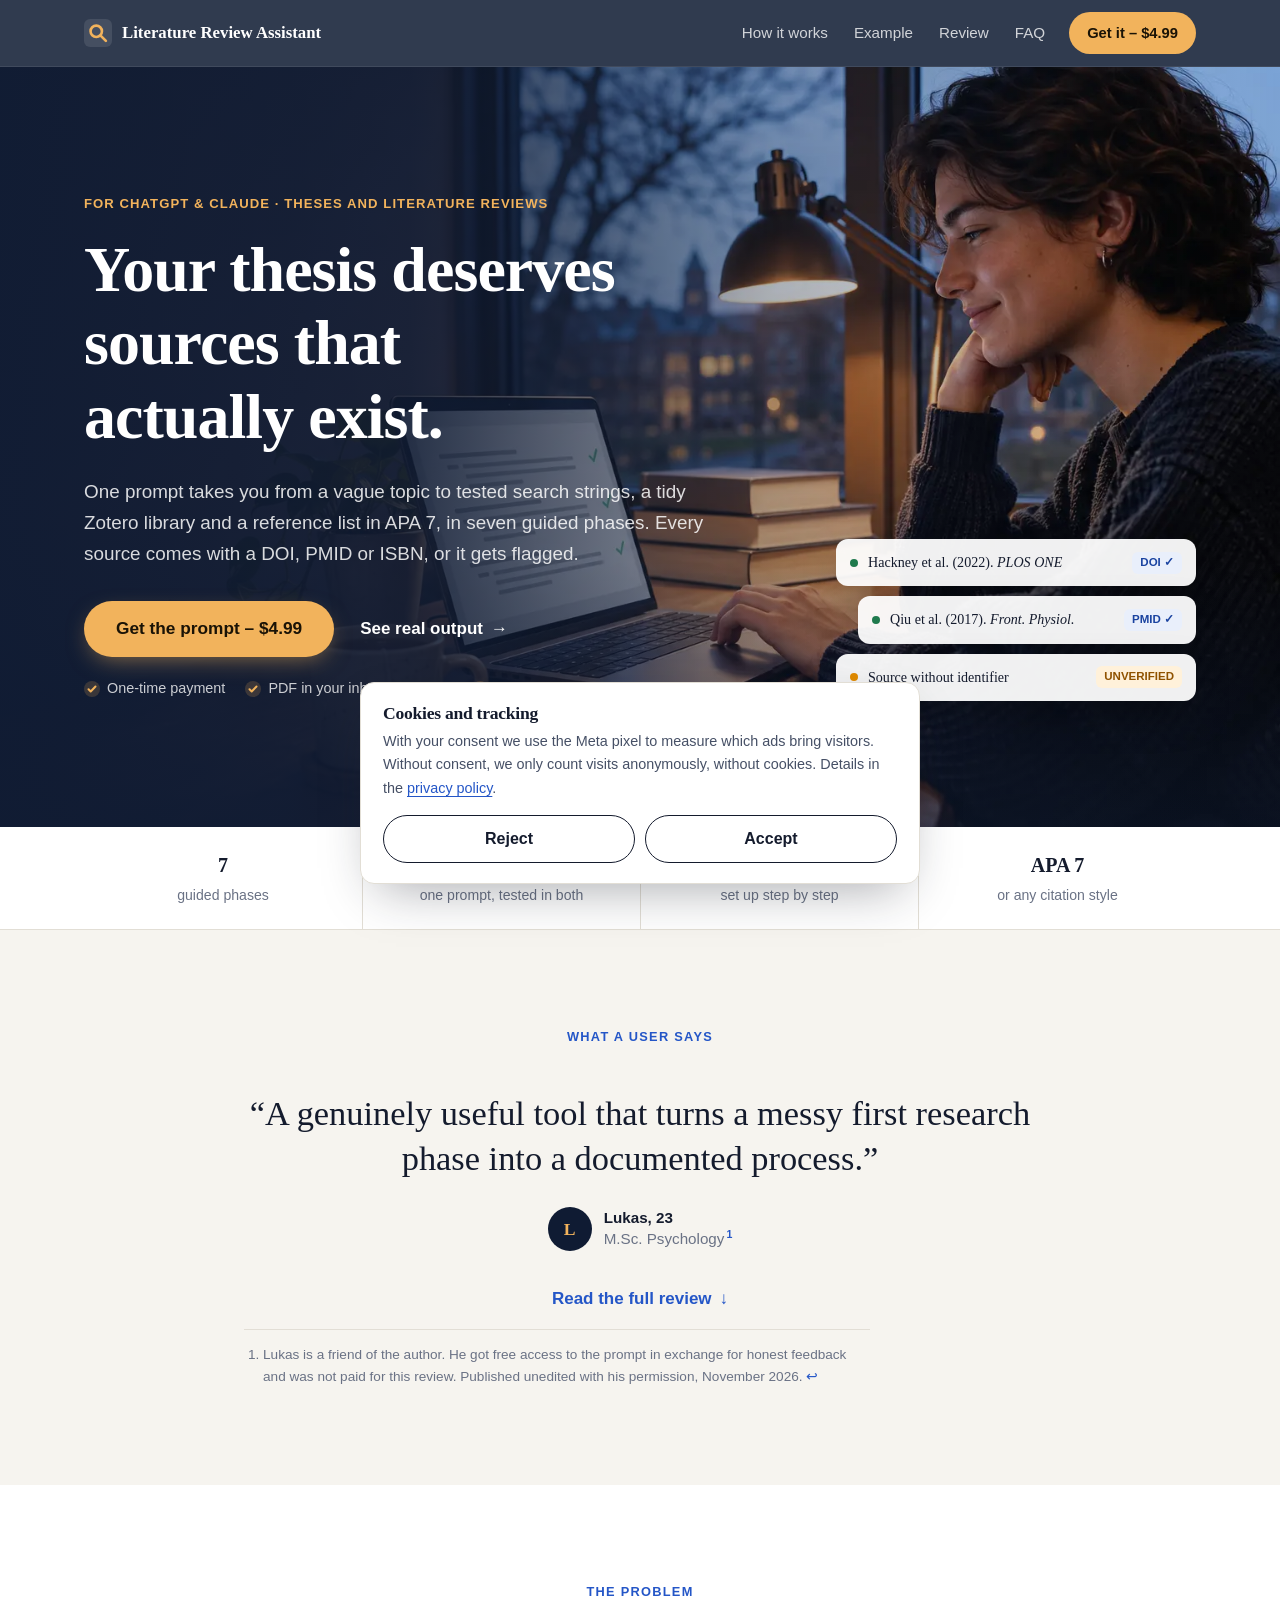
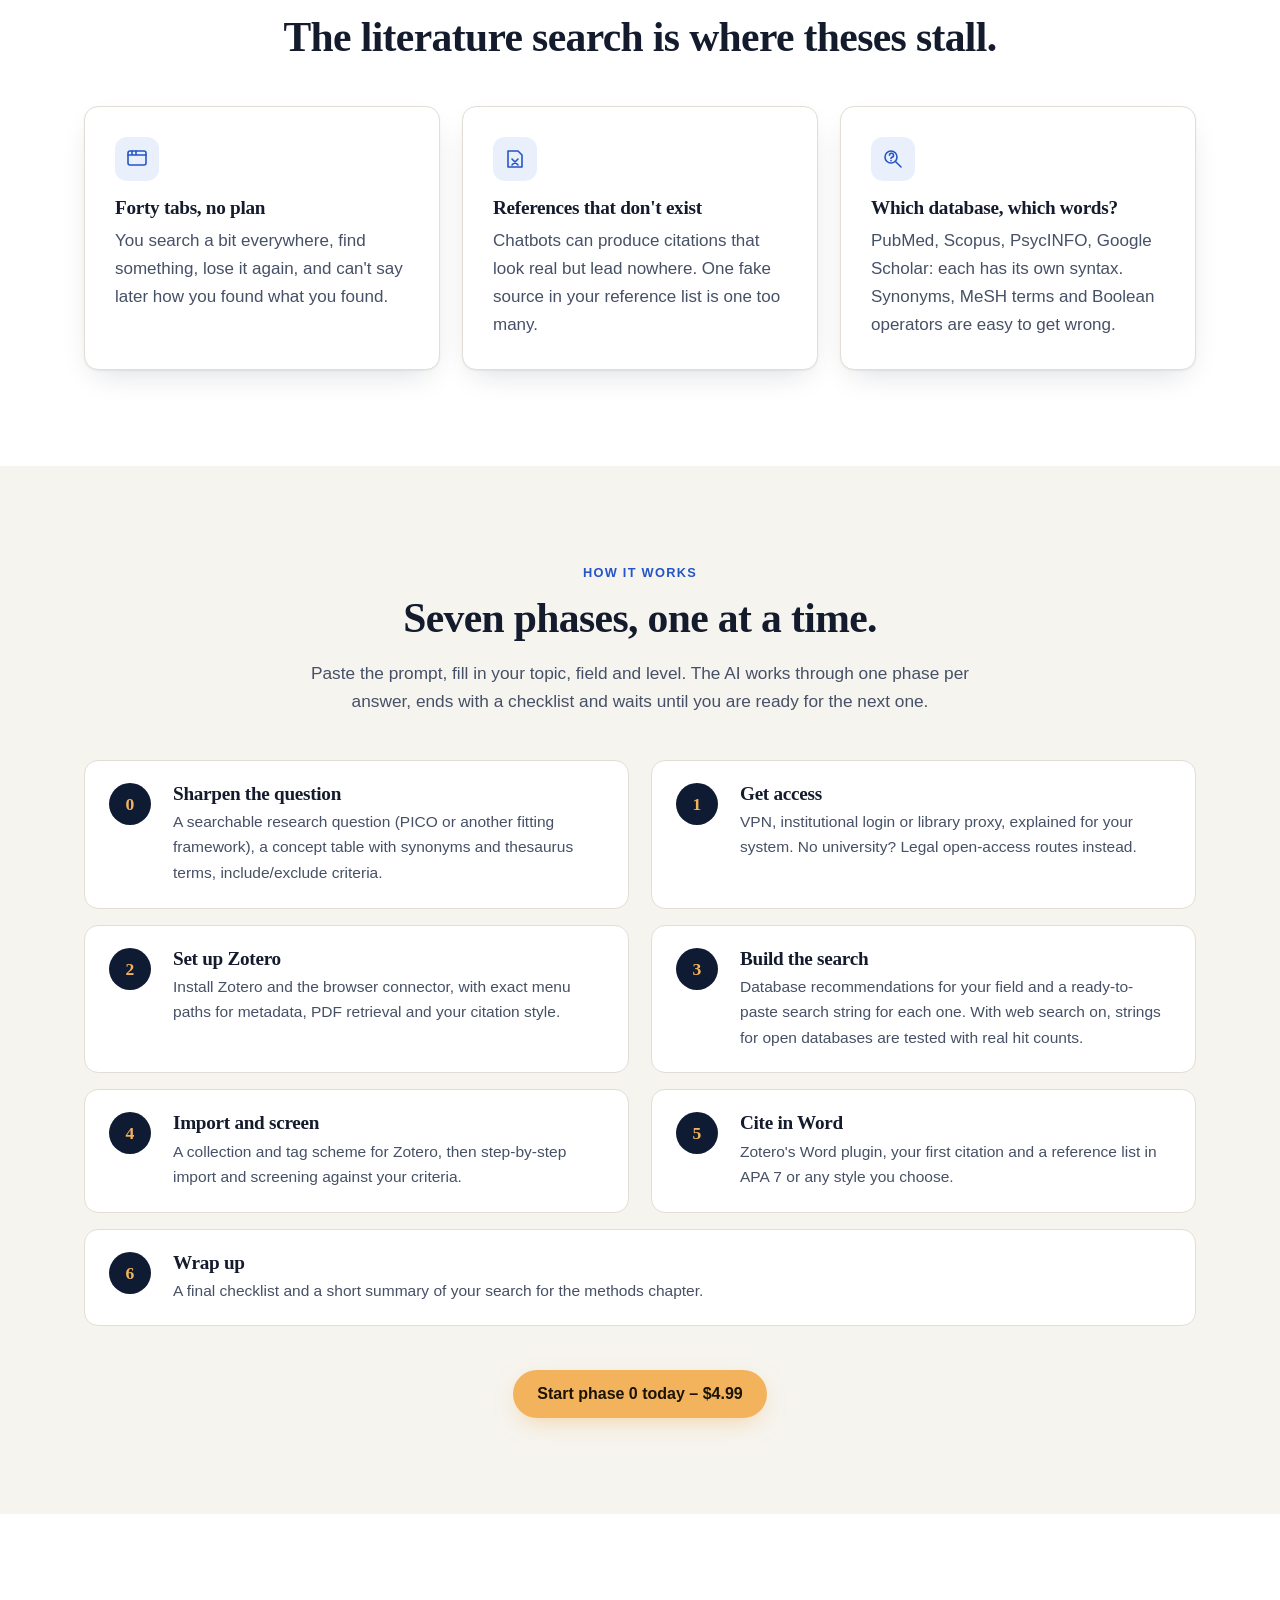
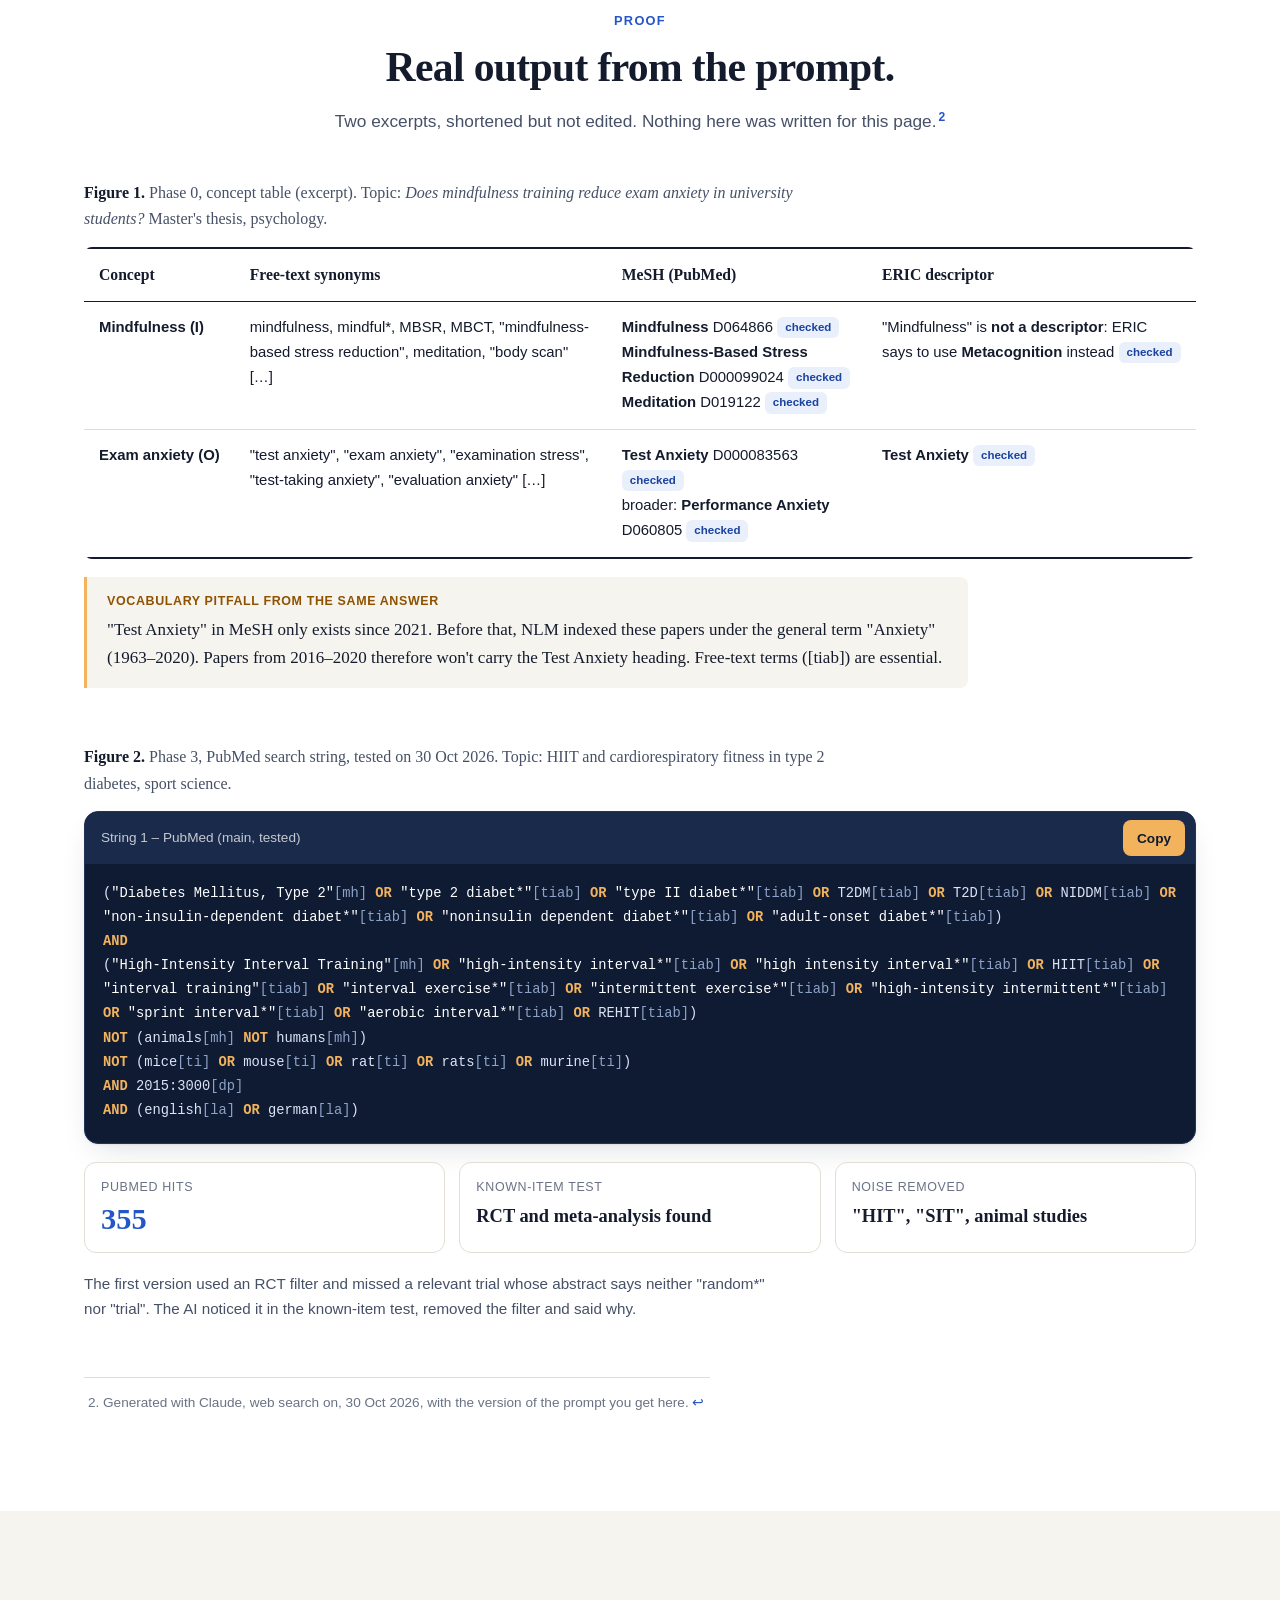
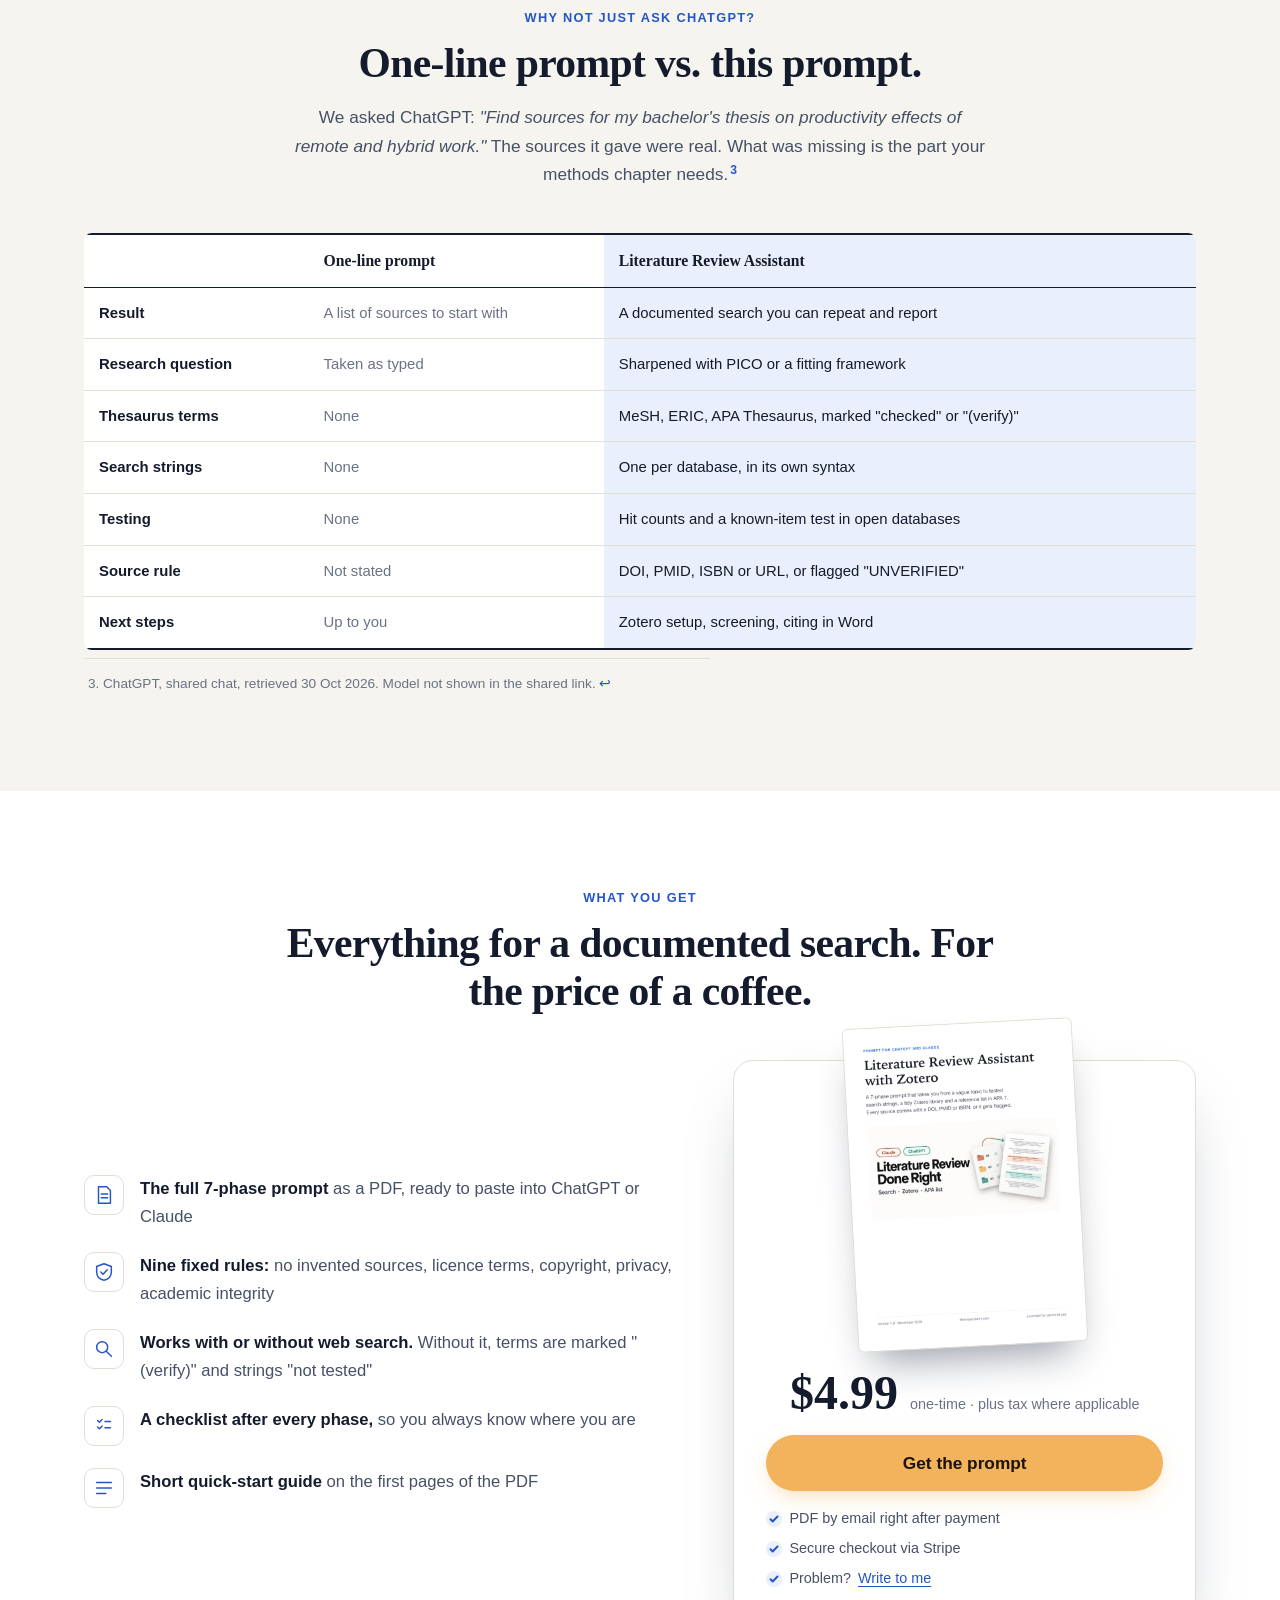
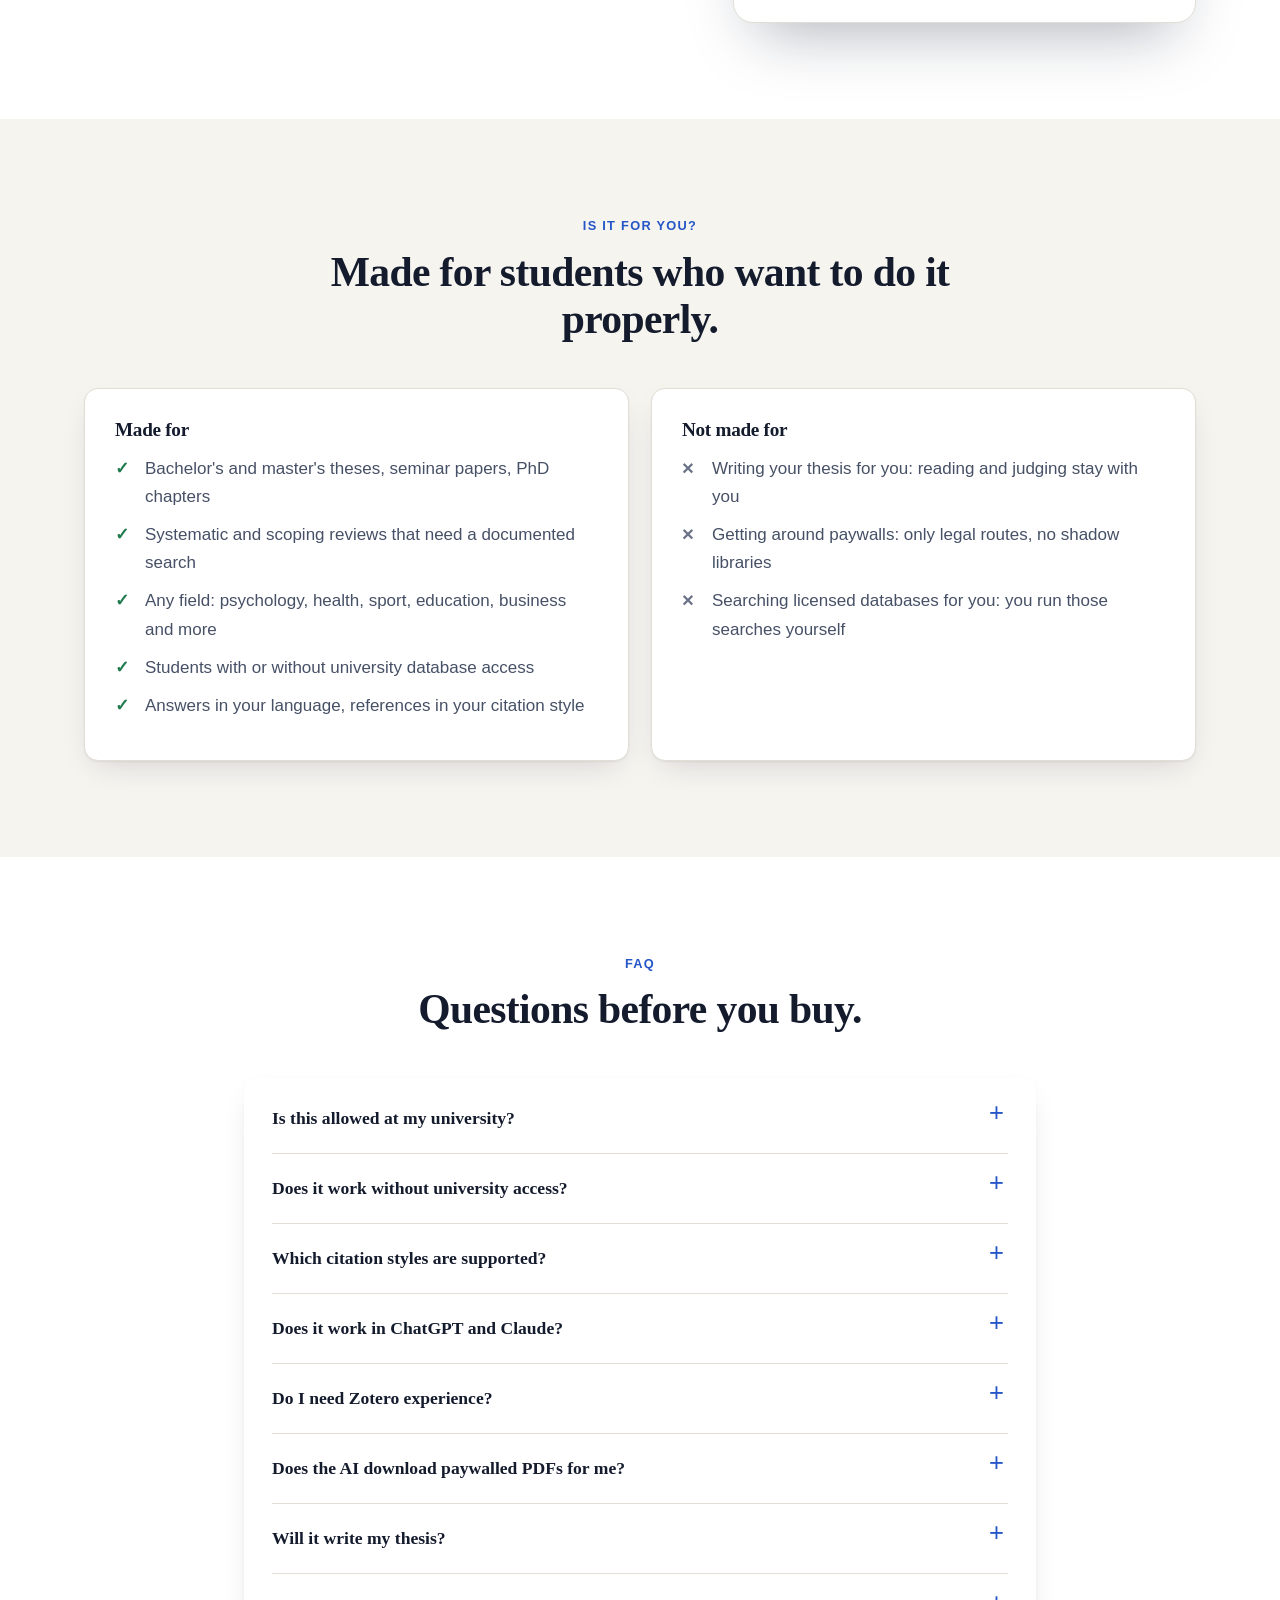
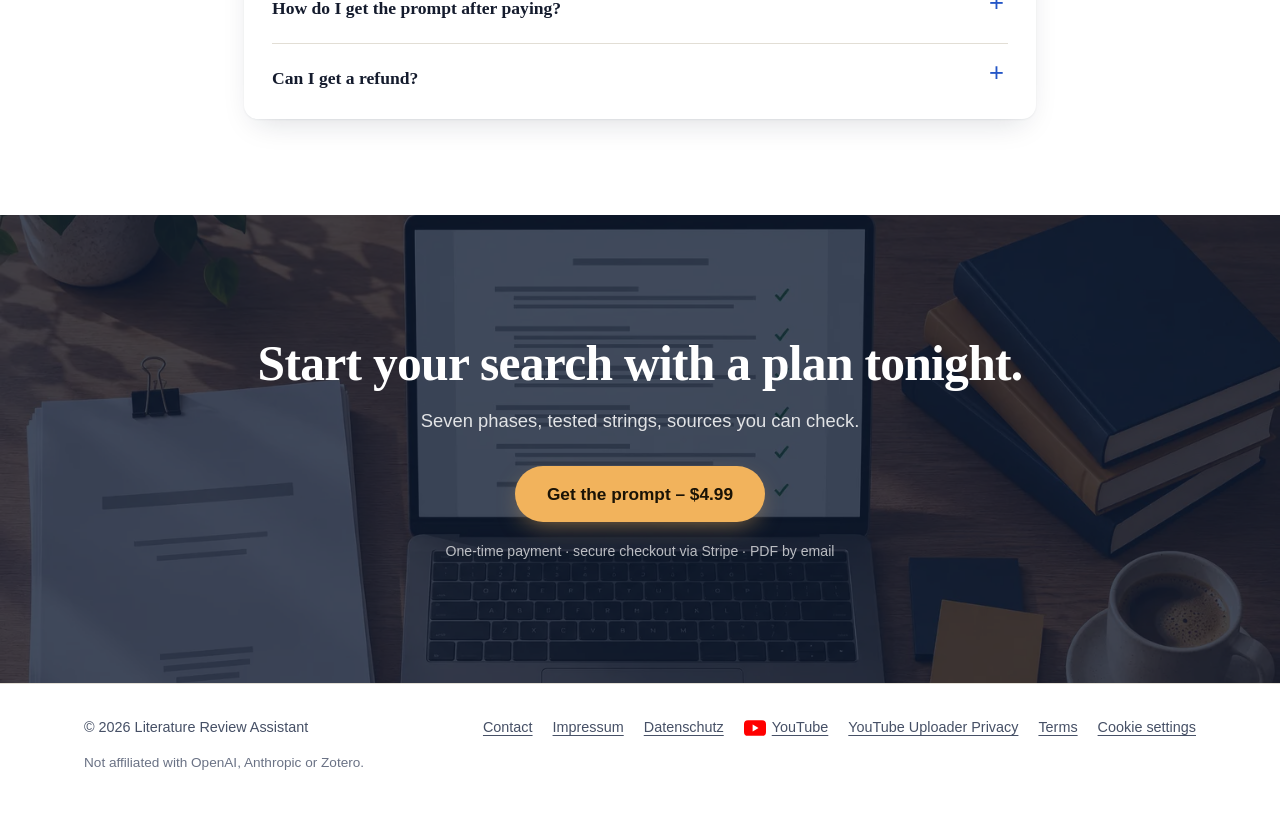
==== commit b2c6e984: "Rezension von Lukas direkt unter die Vertrauensleiste, Fußnoten neu nummeriert Co-Authored-By: Claud" ====
--- a/index.html
+++ b/index.html
@@ -95,6 +95,32 @@
       </ul>
     </section>
 
+    <!-- REVIEW -->
+    <section class="section alt" id="review" aria-labelledby="review-h">
+      <div class="wrap narrow">
+        <header class="sec-head center reveal">
+          <p class="kicker">What a user says</p>
+          <h2 id="review-h" class="visually-hidden">Review</h2>
+        </header>
+        <figure class="review reveal">
+          <p class="review-pull">“A genuinely useful tool that turns a messy first research phase into a documented process.”</p>
+          <figcaption class="review-by"><span class="avatar" aria-hidden="true">L</span><span><b>Lukas, 23</b><br>M.Sc. Psychology<sup class="fn"><a href="#n1" id="r1">1</a></sup></span></figcaption>
+          <details class="review-more">
+            <summary>Read the full review</summary>
+            <blockquote class="review-text">
+              <p>I ran this literature search prompt twice for my master's thesis in psychology, using Claude with full access to my computer. It's designed especially for beginners: if you have never worked with a reference manager like Zotero, it guides you through installation and setup step by step. Since I already had everything in place, those steps were simply skipped.</p>
+              <p>In one run it searched PubMed and Europe PMC, merged around 600 unique records, flagged duplicates, sorted everything into Zotero and even drafted the search description for my methods section.</p>
+              <p>What convinced me most: strict rules against fabricated references, a clear split between what the AI does and what I do, and a methodical approach to keywords and tested search strings.</p>
+              <p>Be prepared to invest time in screening, as the search casts a wide net, and licensed databases like PsycInfo still need to be searched by hand. Overall, a genuinely useful tool that turns a messy first research phase into a documented process.</p>
+            </blockquote>
+          </details>
+        </figure>
+        <ol class="notes">
+          <li id="n1" value="1">Lukas is a friend of the author. He got free access to the prompt in exchange for honest feedback and was not paid for this review. Published unedited with his permission, November 2026. <a href="#r1" aria-label="Back to text">↩</a></li>
+        </ol>
+      </div>
+    </section>
+
     <!-- PROBLEM -->
     <section class="section" aria-labelledby="problem-h">
       <div class="wrap">
@@ -151,7 +177,7 @@
         <header class="sec-head center reveal">
           <p class="kicker">Proof</p>
           <h2 id="example-h">Real output from the prompt.</h2>
-          <p class="sec-intro">Two excerpts, shortened but not edited. Nothing here was written for this page.<sup class="fn"><a href="#n1" id="r1">1</a></sup></p>
+          <p class="sec-intro">Two excerpts, shortened but not edited. Nothing here was written for this page.<sup class="fn"><a href="#n2" id="r2">2</a></sup></p>
         </header>
 
         <figure class="figure reveal">
@@ -204,7 +230,7 @@
         </figure>
 
         <ol class="notes">
-          <li id="n1">Generated with Claude, web search on, 30&nbsp;Oct 2026, with the version of the prompt you get here. <a href="#r1" aria-label="Back to text">↩</a></li>
+          <li id="n2" value="2">Generated with Claude, web search on, 30&nbsp;Oct 2026, with the version of the prompt you get here. <a href="#r2" aria-label="Back to text">↩</a></li>
         </ol>
       </div>
     </section>
@@ -215,7 +241,7 @@
         <header class="sec-head center reveal">
           <p class="kicker">Why not just ask ChatGPT?</p>
           <h2 id="cmp-h">One-line prompt vs. this prompt.</h2>
-          <p class="sec-intro">We asked ChatGPT: <i>"Find sources for my bachelor's thesis on productivity effects of remote and hybrid work."</i> The sources it gave were real. What was missing is the part your methods chapter needs.<sup class="fn"><a href="#n2" id="r2">2</a></sup></p>
+          <p class="sec-intro">We asked ChatGPT: <i>"Find sources for my bachelor's thesis on productivity effects of remote and hybrid work."</i> The sources it gave were real. What was missing is the part your methods chapter needs.<sup class="fn"><a href="#n3" id="r3">3</a></sup></p>
         </header>
         <div class="table-scroll reveal" tabindex="0" role="region" aria-label="Comparison table, scrollable">
           <table class="booktabs compare">
@@ -234,39 +260,13 @@
           </table>
         </div>
         <ol class="notes">
-          <li id="n2" value="2">ChatGPT, shared chat, retrieved 30&nbsp;Oct 2026. Model not shown in the shared link. <a href="#r2" aria-label="Back to text">↩</a></li>
+          <li id="n3" value="3">ChatGPT, shared chat, retrieved 30&nbsp;Oct 2026. Model not shown in the shared link. <a href="#r3" aria-label="Back to text">↩</a></li>
         </ol>
       </div>
     </section>
 
-    <!-- REVIEW -->
-    <section class="section" id="review" aria-labelledby="review-h">
-      <div class="wrap narrow">
-        <header class="sec-head center reveal">
-          <p class="kicker">What a user says</p>
-          <h2 id="review-h" class="visually-hidden">Review</h2>
-        </header>
-        <figure class="review reveal">
-          <p class="review-pull">“A genuinely useful tool that turns a messy first research phase into a documented process.”</p>
-          <figcaption class="review-by"><span class="avatar" aria-hidden="true">L</span><span><b>Lukas, 23</b><br>M.Sc. Psychology<sup class="fn"><a href="#n3" id="r3">3</a></sup></span></figcaption>
-          <details class="review-more">
-            <summary>Read the full review</summary>
-            <blockquote class="review-text">
-              <p>I ran this literature search prompt twice for my master's thesis in psychology, using Claude with full access to my computer. It's designed especially for beginners: if you have never worked with a reference manager like Zotero, it guides you through installation and setup step by step. Since I already had everything in place, those steps were simply skipped.</p>
-              <p>In one run it searched PubMed and Europe PMC, merged around 600 unique records, flagged duplicates, sorted everything into Zotero and even drafted the search description for my methods section.</p>
-              <p>What convinced me most: strict rules against fabricated references, a clear split between what the AI does and what I do, and a methodical approach to keywords and tested search strings.</p>
-              <p>Be prepared to invest time in screening, as the search casts a wide net, and licensed databases like PsycInfo still need to be searched by hand. Overall, a genuinely useful tool that turns a messy first research phase into a documented process.</p>
-            </blockquote>
-          </details>
-        </figure>
-        <ol class="notes">
-          <li id="n3" value="3">Lukas is a friend of the author. He got free access to the prompt in exchange for honest feedback and was not paid for this review. Published unedited with his permission, November 2026. <a href="#r3" aria-label="Back to text">↩</a></li>
-        </ol>
-      </div>
-    </section>
-
     <!-- OFFER -->
-    <section class="section alt" id="offer" aria-labelledby="offer-h">
+    <section class="section" id="offer" aria-labelledby="offer-h">
       <div class="wrap">
         <header class="sec-head center reveal">
           <p class="kicker">What you get</p>
@@ -297,7 +297,7 @@
     </section>
 
     <!-- FOR WHOM -->
-    <section class="section" aria-labelledby="fit-h">
+    <section class="section alt" aria-labelledby="fit-h">
       <div class="wrap">
         <header class="sec-head center reveal">
           <p class="kicker">Is it for you?</p>
@@ -329,7 +329,7 @@
     <!-- Lead-Magnet vorerst ausgeblendet, bis ein Newsletter-Anbieter angebunden ist (Formular siehe Git-Historie, Commit 9923405). -->
 
     <!-- FAQ -->
-    <section class="section alt" id="faq" aria-labelledby="faq-h">
+    <section class="section" id="faq" aria-labelledby="faq-h">
       <div class="wrap narrow">
         <header class="sec-head center reveal">
           <p class="kicker">FAQ</p>
--- a/styles.css
+++ b/styles.css
@@ -224,6 +224,7 @@
 .review-more summary::after { content: "↓"; margin-left: 8px; }
 .review-more[open] summary::after { content: "↑"; }
 .review-text { margin: 12px 0 0; padding: 26px 28px; background: var(--bg-alt); border-radius: var(--radius); }
+.alt .review-text { background: #fff; }
 .review-text p { font-family: var(--serif); color: var(--ink-soft); }
 .review-text p:last-child { margin-bottom: 0; }
 
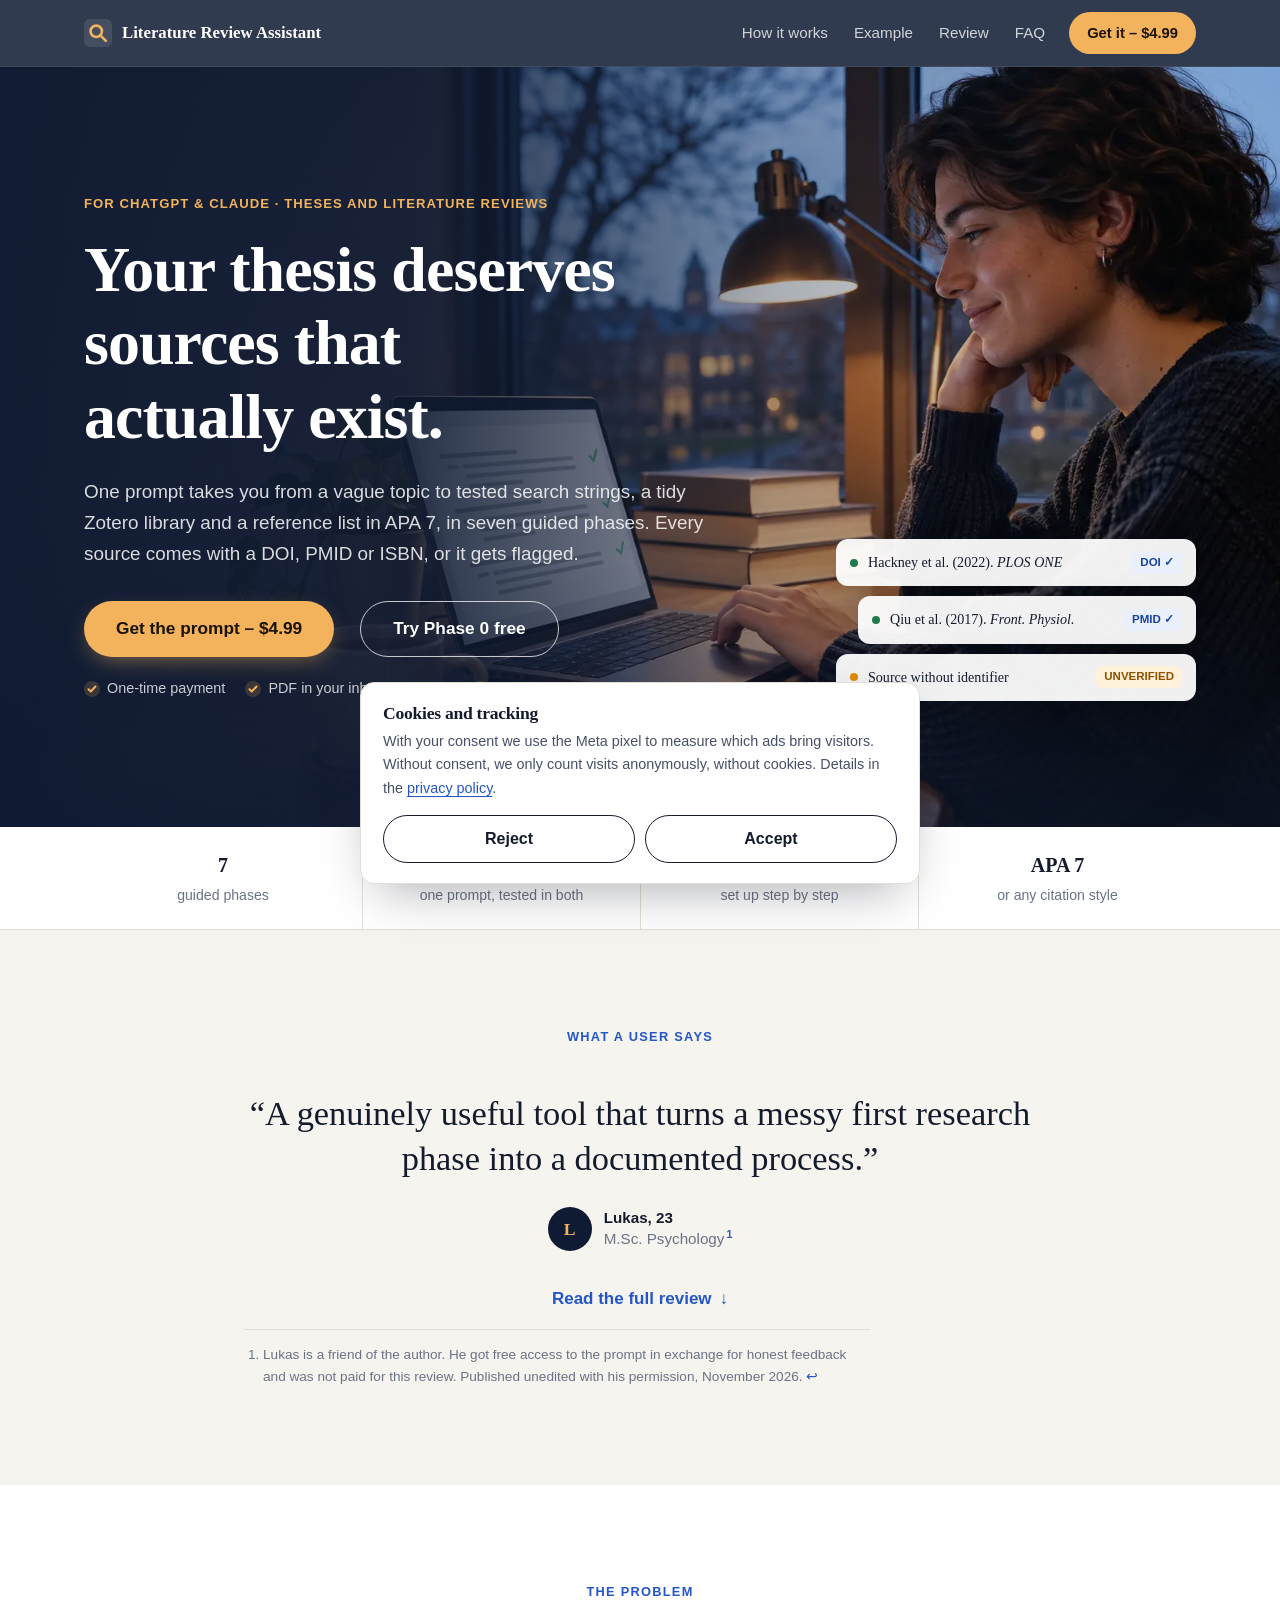
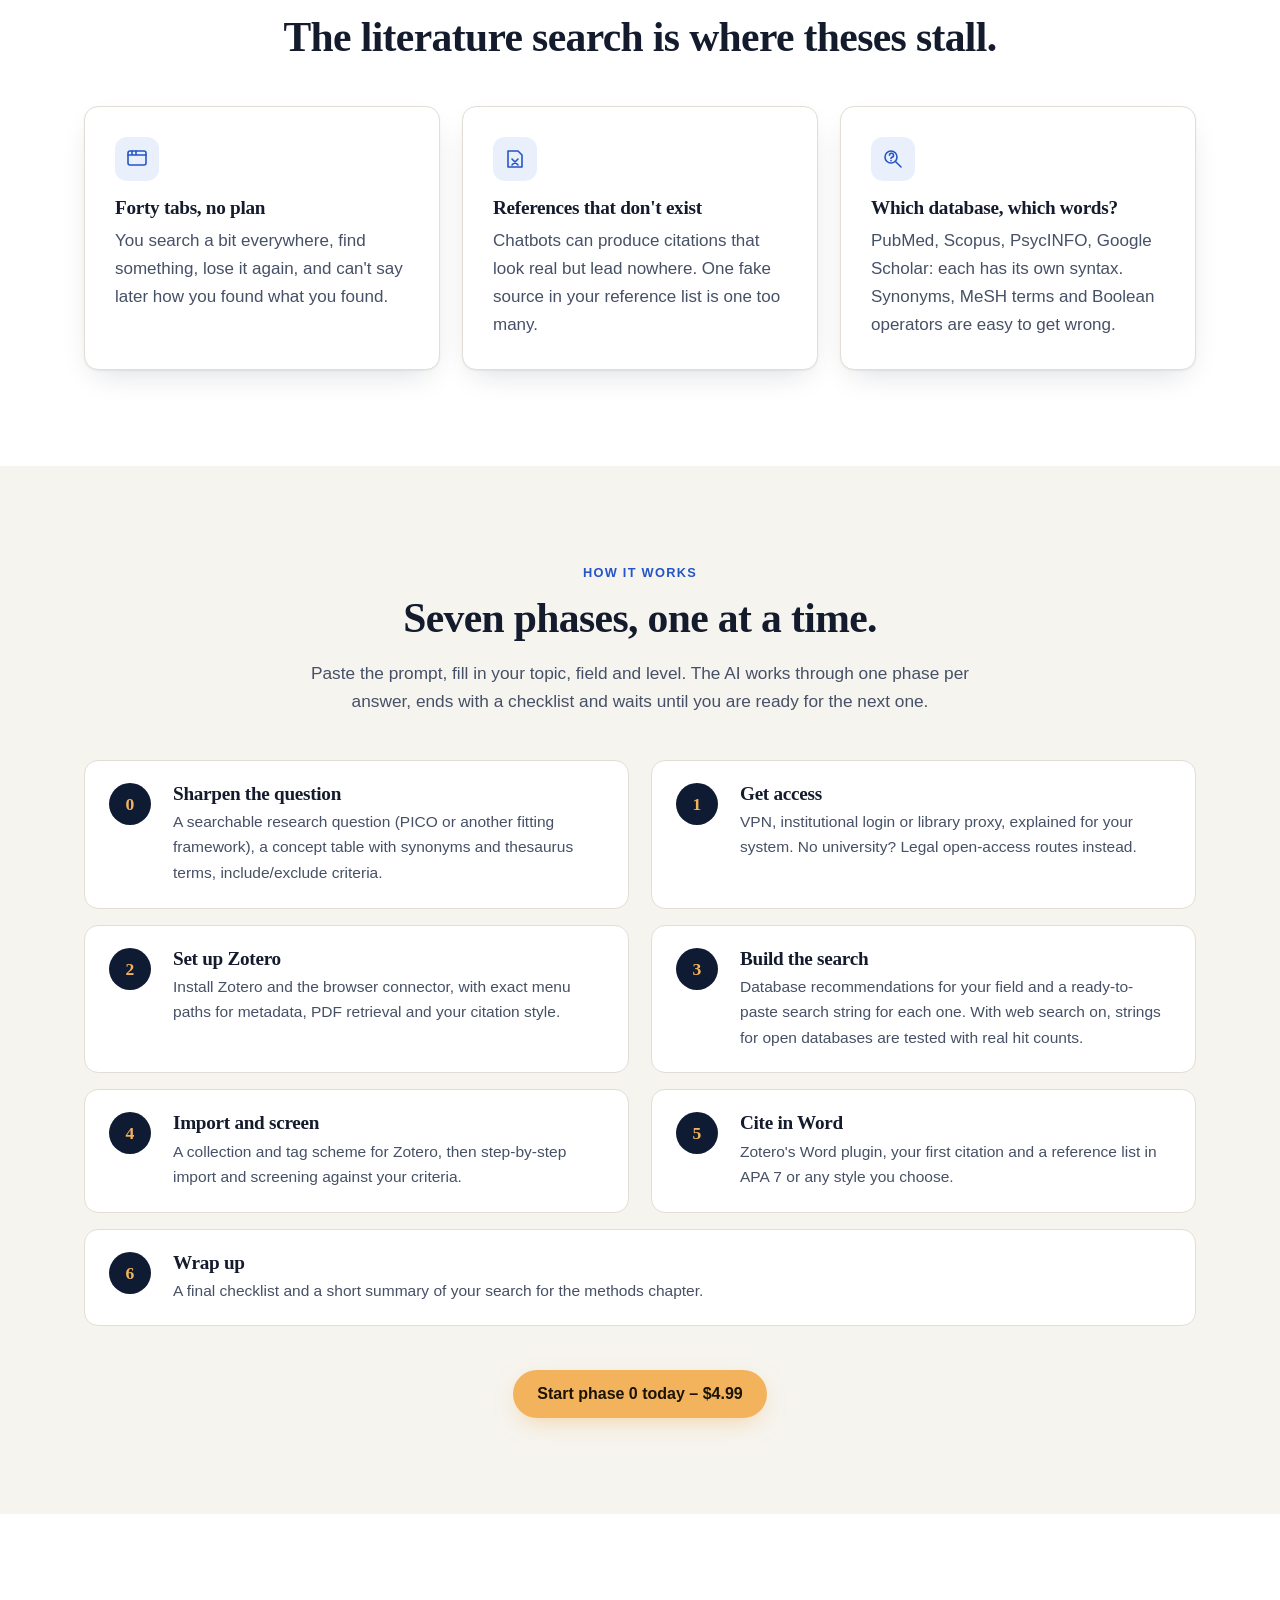
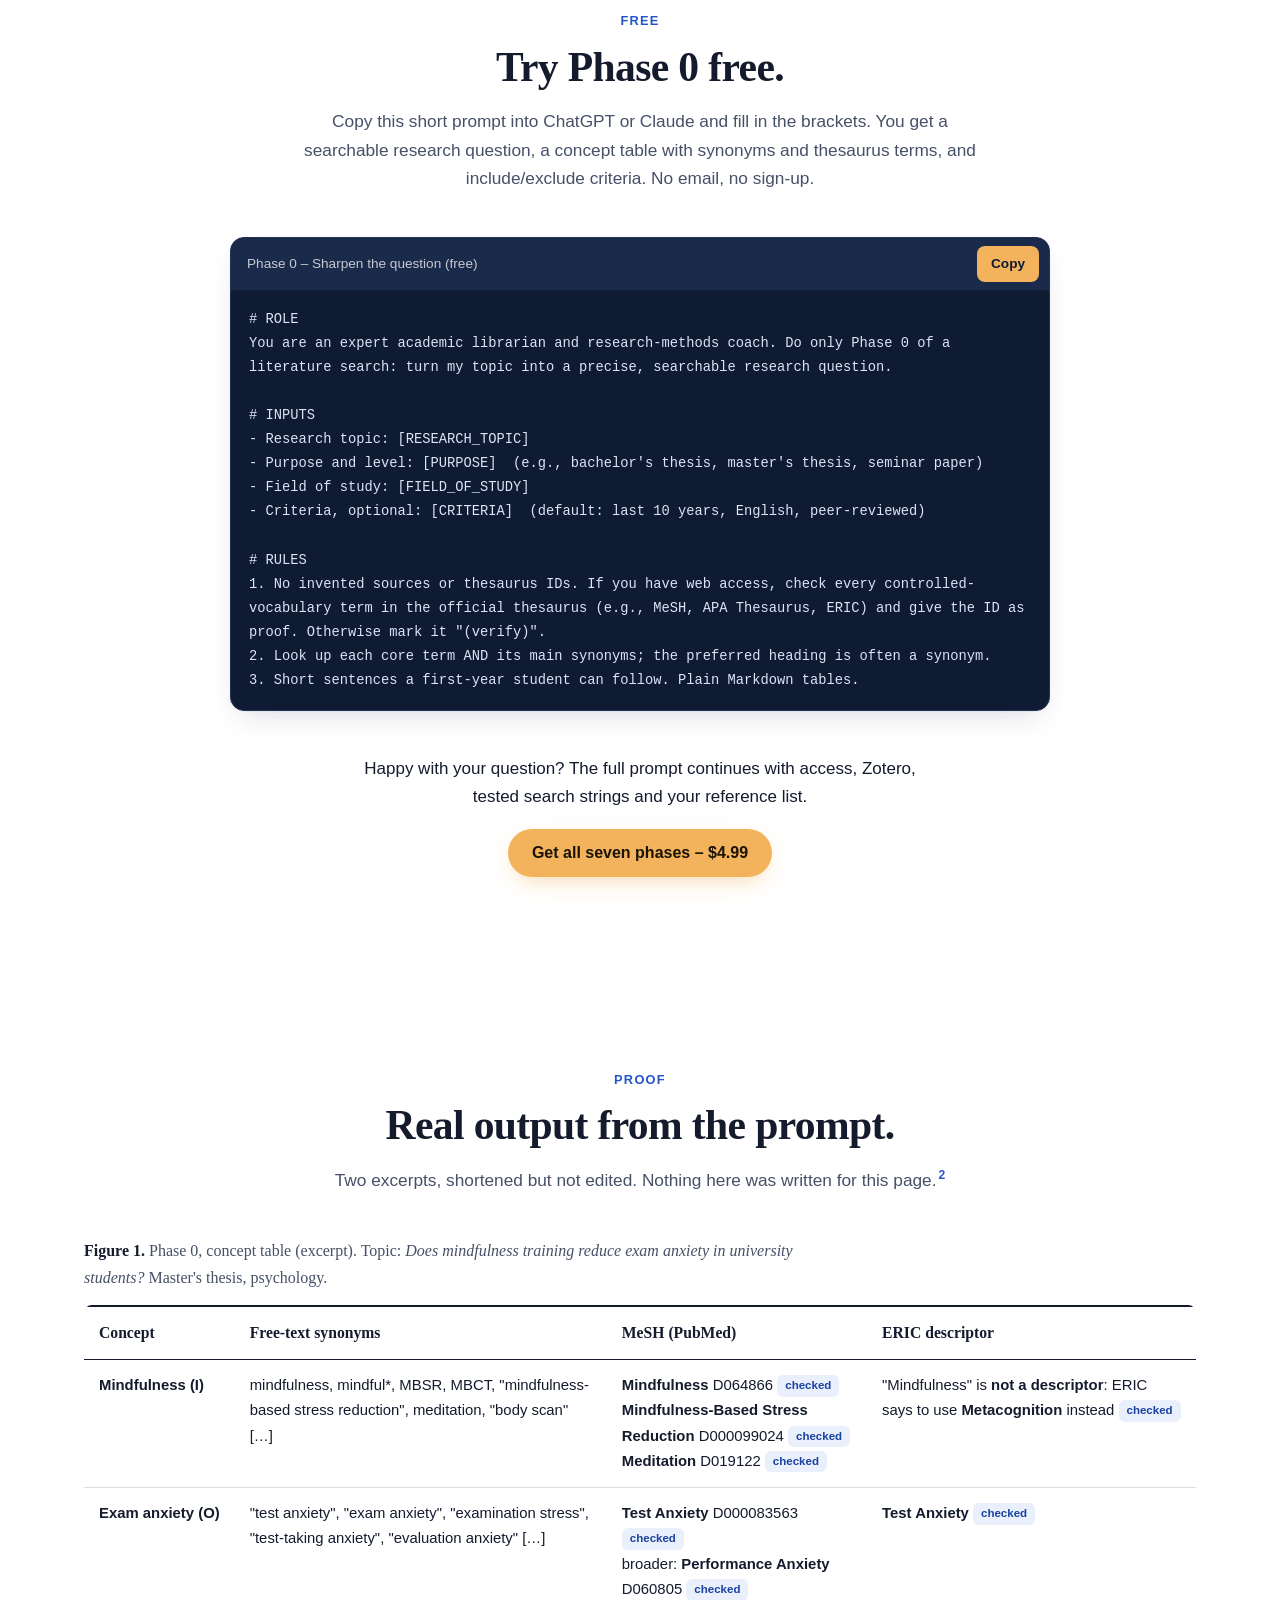
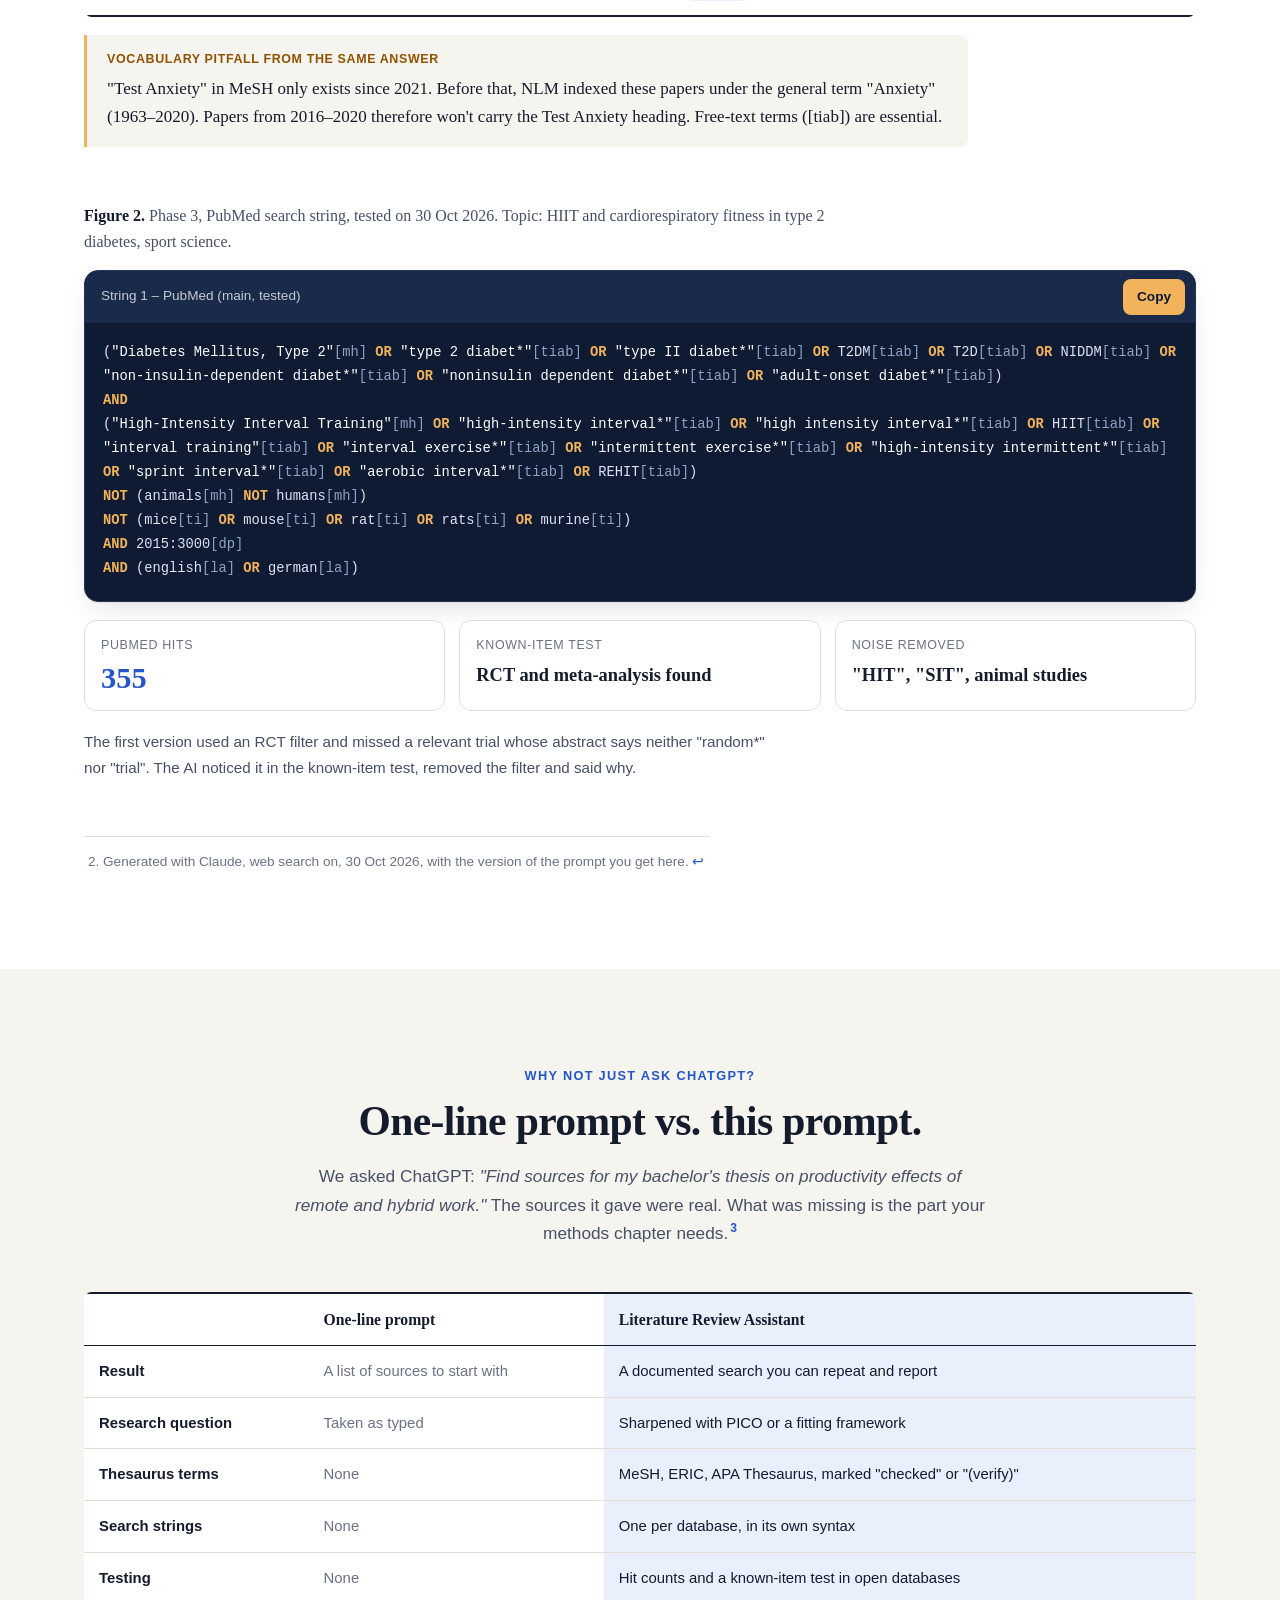
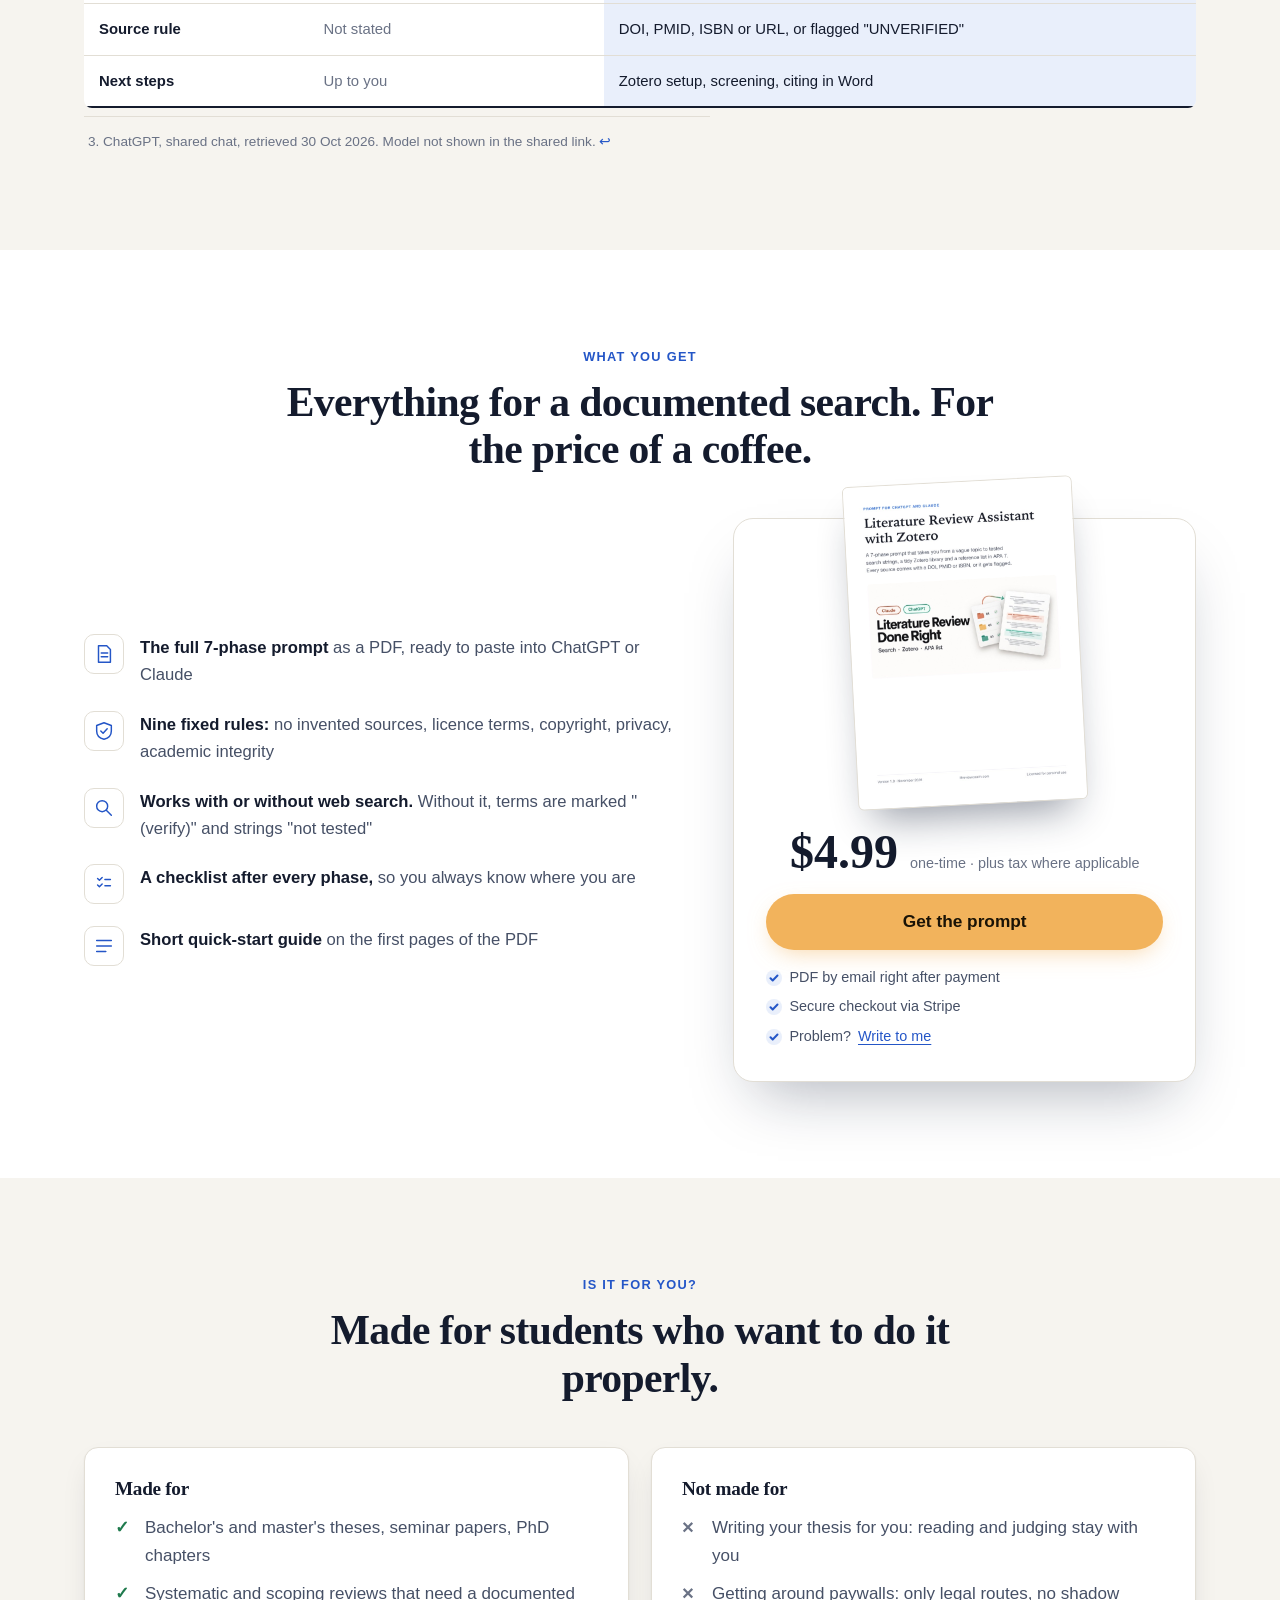
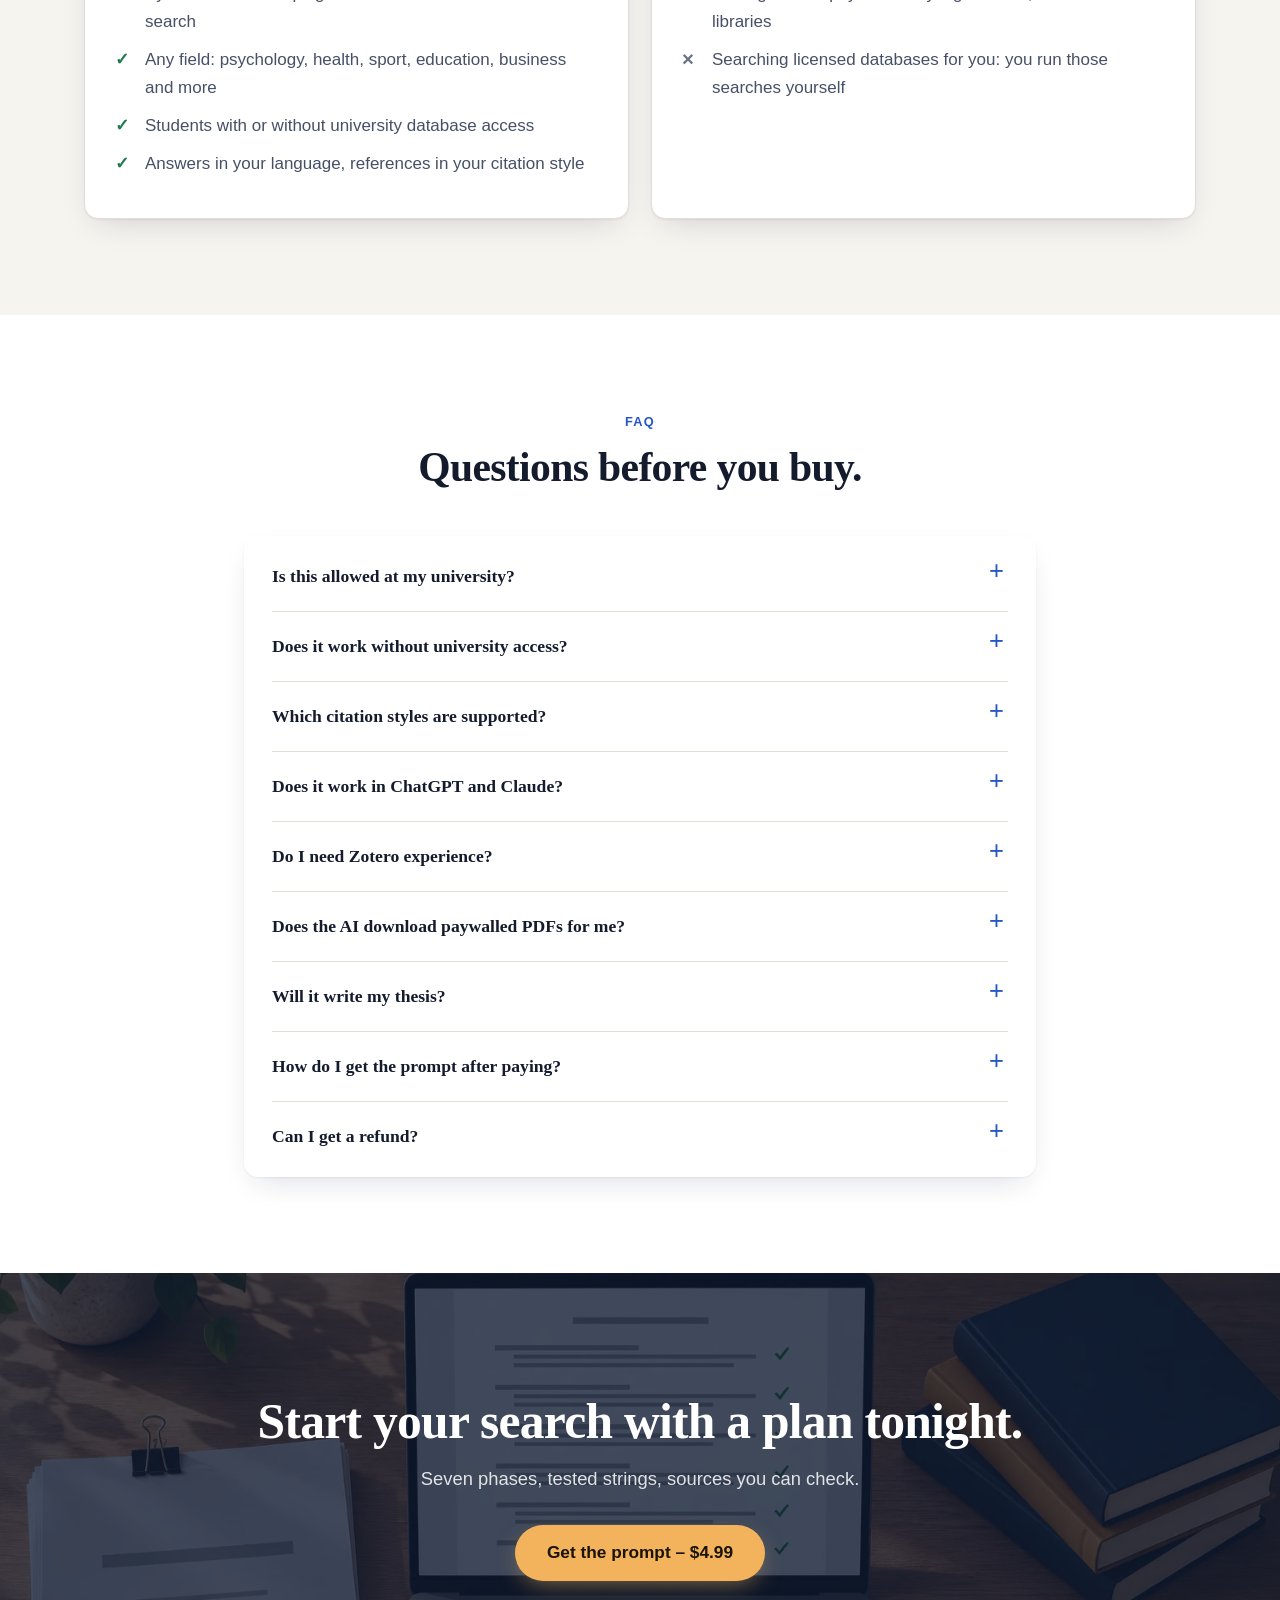
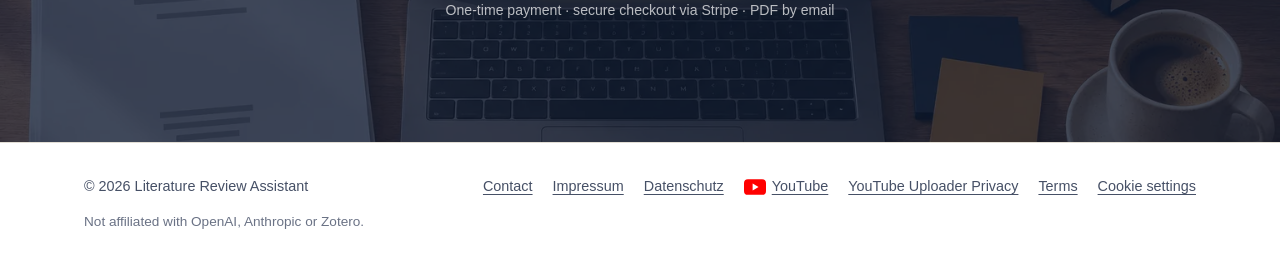
==== commit 7dfd6d2d: "Gratis Phase 0: Abschnitt mit Mini-Prompt, Knopf im Hero, Zählung von Klick und Kopieren Co-Authored" ====
--- a/index.html
+++ b/index.html
@@ -68,7 +68,7 @@
           <p class="lead">One prompt takes you from a vague topic to tested search strings, a tidy Zotero library and a reference list in APA&nbsp;7, in seven guided phases. Every source comes with a DOI, PMID or ISBN, or it gets flagged.</p>
           <div class="cta-row">
             <a class="btn btn-cta btn-lg" data-listing="claude" href="https://buy.stripe.com/3cIeVf79a9Mi5iaf4o0Jq00" target="_blank" rel="noopener">Get the prompt – $4.99</a>
-            <a class="link-arrow light" href="#example">See real output</a>
+            <a class="btn btn-ghost-light btn-lg" href="#free" data-free="hero">Try Phase 0 free</a>
           </div>
           <ul class="assure">
             <li>One-time payment</li>
@@ -172,6 +172,48 @@
     </section>
 
     <!-- EXAMPLE -->
+    <!-- GRATIS PHASE 0 -->
+    <section class="section" id="free" aria-labelledby="free-h">
+      <div class="wrap">
+        <header class="sec-head center reveal">
+          <p class="kicker">Free</p>
+          <h2 id="free-h">Try Phase 0 free.</h2>
+          <p class="sec-intro">Copy this short prompt into ChatGPT or Claude and fill in the brackets. You get a searchable research question, a concept table with synonyms and thesaurus terms, and include/exclude criteria. No email, no sign-up.</p>
+        </header>
+        <div class="code-wrap reveal">
+          <div class="code-bar"><span>Phase 0 – Sharpen the question (free)</span><button class="copy" type="button" data-copy="#phase0">Copy</button></div>
+          <pre class="code code-prompt" id="phase0"># ROLE
+You are an expert academic librarian and research-methods coach. Do only Phase 0 of a literature search: turn my topic into a precise, searchable research question.
+
+# INPUTS
+- Research topic: [RESEARCH_TOPIC]
+- Purpose and level: [PURPOSE]  (e.g., bachelor's thesis, master's thesis, seminar paper)
+- Field of study: [FIELD_OF_STUDY]
+- Criteria, optional: [CRITERIA]  (default: last 10 years, English, peer-reviewed)
+
+# RULES
+1. No invented sources or thesaurus IDs. If you have web access, check every controlled-vocabulary term in the official thesaurus (e.g., MeSH, APA Thesaurus, ERIC) and give the ID as proof. Otherwise mark it "(verify)".
+2. Look up each core term AND its main synonyms; the preferred heading is often a synonym.
+3. Short sentences a first-year student can follow. Plain Markdown tables.
+
+# DELIVER
+- A framework that fits the field (PICO/PECO for health, PEO for qualitative work, SPIDER for mixed methods, concept-based otherwise), as a table, with one sentence on the choice.
+- The topic as one precise, searchable question.
+- Concept table: each core concept with synonyms, related terms, spelling variants and controlled vocabulary.
+- Vocabulary pitfalls (new descriptors, ambiguous terms that bring noise).
+- Include/exclude table: time, language, publication type, population, intervention/exposure, outcome, design.
+- Numbered open decisions, each with your suggestion, and a sample reply (e.g., "1 OK, 2 only RCTs").
+- End with: "Phase 0 done. Phases 1-6 (access, Zotero, tested search strings, import, citing in Word) are in the full prompt at litreviewcoach.com."
+
+Start now with Phase 0.</pre>
+        </div>
+        <div class="inline-cta reveal">
+          <p class="free-next">Happy with your question? The full prompt continues with access, Zotero, tested search strings and your reference list.</p>
+          <a class="btn btn-cta" data-listing="claude" href="https://buy.stripe.com/3cIeVf79a9Mi5iaf4o0Jq00" target="_blank" rel="noopener">Get all seven phases – $4.99</a>
+        </div>
+      </div>
+    </section>
+
     <section class="section" id="example" aria-labelledby="example-h">
       <div class="wrap">
         <header class="sec-head center reveal">
--- a/styles.css
+++ b/styles.css
@@ -373,3 +373,10 @@
 @media (max-width: 400px) {
   .brand span { display: none; }
 }
+
+/* Gratis Phase 0 */
+.btn-ghost-light { background: transparent; color: #fff; border: 1.5px solid rgba(255,255,255,.75); }
+.btn-ghost-light:hover { background: #fff; color: var(--ink); }
+#free .code-wrap { max-width: 820px; margin: 0 auto; }
+.code-prompt { white-space: pre-wrap; word-break: break-word; max-height: 420px; overflow: auto; }
+.free-next { max-width: 560px; margin: 0 auto 18px; }
